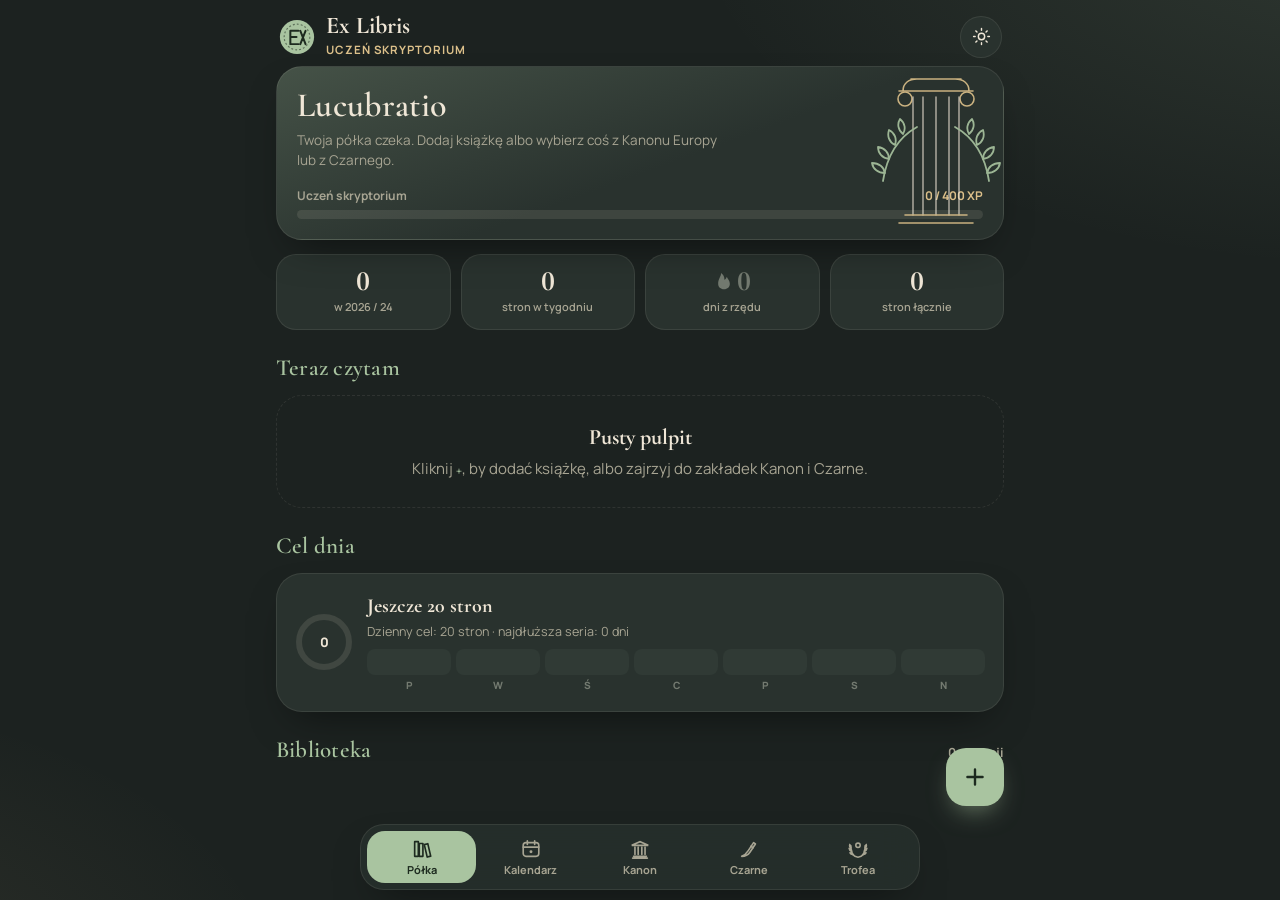
==== docs/index.html @ e9543e1f "Ex Libris: dziennik lektur z kalendarzem, Kanonem Europy i listą Czarnego Co-Authored-By: Claude Opu" ====
<!doctype html>
<html lang="pl">
<head>
<meta charset="utf-8">
<meta name="viewport" content="width=device-width, initial-scale=1, viewport-fit=cover">
<title>Ex Libris</title>
<meta name="description" content="Dziennik lektur: postęp czytania, kalendarz ukończonych książek, Kanon Europy i reportaże Czarnego.">
<meta name="theme-color" content="#1c2220">
<meta name="apple-mobile-web-app-capable" content="yes">
<meta name="apple-mobile-web-app-status-bar-style" content="black-translucent">
<link rel="preconnect" href="https://fonts.googleapis.com">
<link rel="preconnect" href="https://fonts.gstatic.com" crossorigin>
<link href="https://fonts.googleapis.com/css2?family=Cormorant+Garamond:ital,wght@0,500;0,600;0,700;1,500&family=Manrope:wght@400;500;600;700;800&display=swap" rel="stylesheet">
<link rel="manifest" href="manifest.webmanifest">
<link rel="icon" href="icon-192.png">
<link rel="apple-touch-icon" href="apple-touch-icon.png">
<style>
/* Ex Libris – pastelowa, „archiwalna” wersja wzoru: ciemny atrament + szałwia, złoto starych druków, róż i pergamin */
:root {
  --bg: #1c2220;
  --bg2: #222a27;
  --card: #29322e;
  --card2: #303a35;
  --line: rgba(239, 230, 214, .09);
  --ink: #efe6d6;
  --mute: #a8a593;
  --faint: #737a70;
  --sage: #a9c4a0;
  --sage-2: #c6d9bd;
  --on-sage: #1d2a1f;
  --gold: #dcc08a;
  --rose: #dcaaa2;
  --sky: #a8bfd1;
  --lav: #bfb3d4;
  --shadow: 0 18px 40px -18px rgba(0, 0, 0, .55);
  --glass: rgba(41, 50, 46, .72);
  --r: 26px;
  --serif: "Cormorant Garamond", Georgia, "Times New Roman", serif;
  --sans: "Manrope", system-ui, -apple-system, "Segoe UI", sans-serif;
  color-scheme: dark;
}
:root[data-theme="light"] {
  --bg: #efe7d7;
  --bg2: #e7ddca;
  --card: #f8f2e6;
  --card2: #eee5d3;
  --line: rgba(60, 48, 30, .11);
  --ink: #2e2a22;
  --mute: #6f6756;
  --faint: #9a917e;
  --sage: #8fae86;
  --sage-2: #6f9167;
  --on-sage: #fbf8f0;
  --gold: #b58f45;
  --rose: #c07f75;
  --sky: #6f8fa9;
  --lav: #8d7fae;
  --shadow: 0 16px 34px -20px rgba(70, 52, 20, .45);
  --glass: rgba(248, 242, 230, .8);
  color-scheme: light;
}
* { box-sizing: border-box; -webkit-tap-highlight-color: transparent; }
html, body { margin: 0; background: var(--bg); color: var(--ink); }
body {
  font-family: var(--sans); font-size: 15px; line-height: 1.45;
  background:
    radial-gradient(1200px 600px at 110% -10%, color-mix(in srgb, var(--sage) 14%, transparent), transparent 60%),
    radial-gradient(900px 500px at -20% 110%, color-mix(in srgb, var(--gold) 10%, transparent), transparent 60%),
    var(--bg);
  background-attachment: fixed;
  min-height: 100vh;
}
button { font: inherit; color: inherit; cursor: pointer; border: 0; background: none; }
input, select, textarea { font: inherit; color: var(--ink); }
svg { width: 1em; height: 1em; }
h1, h2, h3, .stat b, .ring span, .day .dn { font-variant-numeric: lining-nums; }
h1, h2, h3 { font-family: var(--serif); font-weight: 600; margin: 0; letter-spacing: .01em; }
[hidden] { display: none !important; }
a { color: var(--sage); }

#app { max-width: 760px; margin: 0 auto; padding: 0 16px calc(96px + env(safe-area-inset-bottom)); }
.top { display: flex; align-items: center; justify-content: space-between; padding: calc(14px + env(safe-area-inset-top)) 2px 6px; }
.brand { display: flex; align-items: center; gap: 10px; cursor: pointer; }
.brand-mark { width: 38px; height: 38px; }
.brand b { font-family: var(--serif); font-size: 24px; font-weight: 700; display: block; line-height: 1; }
.brand small { color: var(--gold); font-size: 11.5px; font-weight: 700; letter-spacing: .08em; text-transform: uppercase; }
.icon-btn { width: 42px; height: 42px; border-radius: 50%; display: grid; place-items: center; background: var(--card); border: 1px solid var(--line); }
.icon-btn svg { width: 19px; height: 19px; }

/* nawigacja dolna */
.tabs {
  position: fixed; left: 50%; transform: translateX(-50%); bottom: calc(10px + env(safe-area-inset-bottom)); z-index: 30;
  width: min(560px, calc(100% - 20px)); display: grid; grid-template-columns: repeat(5, 1fr);
  background: var(--glass); backdrop-filter: blur(18px) saturate(1.3); -webkit-backdrop-filter: blur(18px) saturate(1.3);
  border: 1px solid var(--line); border-radius: 24px; padding: 6px; box-shadow: var(--shadow);
}
.tabs button { display: flex; flex-direction: column; align-items: center; gap: 2px; padding: 7px 0 5px; border-radius: 18px; color: var(--mute); font-size: 11px; font-weight: 700; transition: color .2s, background .2s; }
.tabs button svg { width: 22px; height: 22px; }
.tabs button.on { color: var(--on-sage); background: var(--sage); }
.fab {
  position: fixed; right: max(16px, calc(50% - 364px)); bottom: calc(94px + env(safe-area-inset-bottom)); z-index: 31;
  width: 58px; height: 58px; border-radius: 20px; background: var(--sage); color: var(--on-sage);
  display: grid; place-items: center; box-shadow: 0 12px 26px -10px color-mix(in srgb, var(--sage) 70%, black);
  transition: transform .2s;
}
.fab:active { transform: scale(.92); }
.fab svg { width: 26px; height: 26px; }

/* wspólne */
.sec { margin: 22px 0 10px; display: flex; align-items: baseline; justify-content: space-between; gap: 10px; }
.sec h2 { font-size: 23px; color: var(--sage); }
.sec .more { font-size: 12.5px; font-weight: 700; color: var(--mute); display: inline-flex; align-items: center; gap: 4px; }
.card { background: var(--card); border: 1px solid var(--line); border-radius: var(--r); padding: 18px; box-shadow: var(--shadow); }
.pill {
  display: inline-flex; align-items: center; justify-content: center; gap: 6px; height: 40px; padding: 0 18px; border-radius: 999px;
  background: var(--sage); color: var(--on-sage); font-weight: 800; font-size: 13px; letter-spacing: .04em; text-transform: uppercase; white-space: nowrap;
  transition: transform .15s, filter .15s;
}
.pill:active { transform: scale(.95); }
.pill svg { width: 17px; height: 17px; }
.pill.ghost { background: transparent; color: var(--ink); border: 1px solid var(--line); }
.pill.gold { background: var(--gold); color: #2b2312; }
.pill.rose { background: var(--rose); color: #2c1916; }
.pill.sm { height: 32px; padding: 0 12px; font-size: 11.5px; }
.pill[disabled] { opacity: .45; pointer-events: none; }
.muted { color: var(--mute); }
.faint { color: var(--faint); }
.empty { text-align: center; color: var(--mute); padding: 26px 16px; border: 1.5px dashed var(--line); border-radius: var(--r); }
.empty b { display: block; font-family: var(--serif); font-size: 22px; color: var(--ink); margin-bottom: 4px; }
.chips { display: flex; gap: 8px; overflow-x: auto; padding: 2px 0 6px; scrollbar-width: none; }
.chips::-webkit-scrollbar { display: none; }
.chip { flex: none; height: 34px; padding: 0 14px; border-radius: 999px; background: var(--card); border: 1px solid var(--line); color: var(--mute); font-size: 13px; font-weight: 700; }
.chip.on { background: var(--sage); color: var(--on-sage); border-color: transparent; }
.chip .n { opacity: .7; margin-left: 4px; font-weight: 600; }
.searchbox { display: flex; align-items: center; gap: 10px; background: var(--card); border: 1px solid var(--line); border-radius: 18px; padding: 0 14px; height: 48px; }
.searchbox svg { width: 18px; height: 18px; color: var(--mute); flex: none; }
.searchbox input { flex: 1; min-width: 0; border: 0; outline: 0; background: none; height: 100%; }

/* hero (wzór: „Learning Legends”) */
.hero { position: relative; overflow: hidden; padding: 22px 20px 20px; background:
  linear-gradient(160deg, color-mix(in srgb, var(--sage) 22%, var(--card)) 0%, var(--card) 55%); }
.hero .bust { position: absolute; right: -8px; top: -6px; width: 150px; height: 170px; opacity: .9; color: var(--ink); }
.hero h1 { font-size: 34px; line-height: 1.02; max-width: 62%; }
.hero .sub { color: var(--mute); margin: 8px 0 0; max-width: 64%; font-size: 13.5px; }
.xp { margin-top: 16px; }
.xp-row { display: flex; justify-content: space-between; font-size: 12px; font-weight: 700; color: var(--mute); margin-bottom: 6px; }
.xp-row b { color: var(--gold); }
.bar { height: 9px; border-radius: 9px; background: color-mix(in srgb, var(--ink) 10%, transparent); overflow: hidden; }
.bar > i { display: block; height: 100%; border-radius: inherit; background: linear-gradient(90deg, var(--sage), var(--sage-2)); width: 0; transition: width .9s cubic-bezier(.2, .8, .2, 1); }
.bar.gold > i { background: linear-gradient(90deg, var(--gold), #ecd6a6); }
.bar.rose > i { background: linear-gradient(90deg, var(--rose), #ecc6bf); }

.stats { display: grid; grid-template-columns: repeat(4, 1fr); gap: 10px; margin-top: 14px; }
.stat { background: var(--card); border: 1px solid var(--line); border-radius: 20px; padding: 12px 10px; text-align: center; }
.stat b { display: block; font-family: var(--serif); font-size: 28px; line-height: 1; font-weight: 700; }
.stat span { font-size: 11px; color: var(--mute); font-weight: 600; }
.stat.flame b { color: var(--rose); display: flex; justify-content: center; align-items: center; gap: 3px; }
.stat.flame svg { width: 20px; height: 20px; }
.stat.flame.cold b { color: var(--faint); }

/* aktualnie czytane – karuzela (wzór: „Popular Groups”) */
.reel { display: flex; gap: 14px; overflow-x: auto; scroll-snap-type: x mandatory; padding: 4px 2px 12px; margin: 0 -16px; padding-left: 16px; padding-right: 16px; scrollbar-width: none; }
.reel::-webkit-scrollbar { display: none; }
.now { flex: none; width: min(300px, 82vw); scroll-snap-align: start; padding: 14px; display: flex; flex-direction: column; gap: 12px; }
.now-top { display: flex; gap: 14px; cursor: pointer; }
.now-top .cover { width: 92px; height: 138px; flex: none; }
.now-info { min-width: 0; display: flex; flex-direction: column; }
.now-info h3 { font-size: 21px; line-height: 1.08; display: -webkit-box; -webkit-line-clamp: 3; -webkit-box-orient: vertical; overflow: hidden; }
.now-info .au { color: var(--mute); font-size: 13px; margin-top: 4px; }
.now-info .ring-wrap { margin-top: auto; display: flex; align-items: center; gap: 10px; }
.now-info .ring-wrap small { color: var(--mute); font-size: 12px; line-height: 1.3; }
.now-info .ring-wrap small b { color: var(--ink); font-size: 14px; }
.quick { display: grid; grid-template-columns: repeat(3, 1fr) 1.25fr; gap: 6px; }
.quick button { height: 38px; border-radius: 14px; background: var(--card2); border: 1px solid var(--line); font-weight: 800; font-size: 13px; transition: transform .12s, background .2s; }
.quick button:active { transform: scale(.92); background: var(--sage); color: var(--on-sage); }
.quick button.page { background: color-mix(in srgb, var(--sage) 20%, var(--card2)); color: var(--sage); }

.ring { position: relative; width: 58px; height: 58px; flex: none; }
.ring svg { width: 100%; height: 100%; transform: rotate(-90deg); }
.ring circle { fill: none; stroke-width: 6; }
.ring .t { stroke: color-mix(in srgb, var(--ink) 11%, transparent); }
.ring .v { stroke: var(--sage); stroke-linecap: round; transition: stroke-dashoffset 1s cubic-bezier(.2, .8, .2, 1); }
.ring span { position: absolute; inset: 0; display: grid; place-items: center; font-weight: 800; font-size: 13px; }
.ring.big { width: 128px; height: 128px; }
.ring.big circle { stroke-width: 9; }
.ring.big span { font-family: var(--serif); font-size: 34px; font-weight: 700; }

/* okładka */
.cover { position: relative; border-radius: 10px 14px 14px 10px; overflow: hidden; background: var(--card2); box-shadow: 0 10px 20px -10px rgba(0, 0, 0, .6), inset 3px 0 0 rgba(0, 0, 0, .18); }
.cover img { width: 100%; height: 100%; object-fit: cover; display: block; }
.cover.ph { display: flex; flex-direction: column; justify-content: space-between; padding: 9px 8px; color: #2a2620;
  background: var(--c, #c9b48a); background-image: linear-gradient(90deg, rgba(0,0,0,.14) 0 4px, transparent 4px), repeating-linear-gradient(0deg, rgba(255,255,255,.04) 0 2px, transparent 2px 4px); }
.cover.ph b { overflow-wrap: anywhere; hyphens: auto; font-family: var(--serif); font-size: 13px; line-height: 1.08; font-weight: 700; padding-left: 3px; overflow: hidden; display: -webkit-box; -webkit-line-clamp: 5; -webkit-box-orient: vertical; }
.cover.ph i { font-style: normal; font-size: 9px; font-weight: 700; padding-left: 3px; opacity: .75; text-transform: uppercase; letter-spacing: .04em; }
.cover.ph::after { content: ""; position: absolute; left: 12px; right: 8px; top: 50%; height: 1px; background: rgba(42, 38, 32, .25); }

/* cel dnia */
.goal { display: flex; align-items: center; gap: 14px; }
.goal .txt { flex: 1; }
.goal .txt b { font-family: var(--serif); font-size: 20px; }
.goal .txt p { margin: 2px 0 8px; color: var(--mute); font-size: 12.5px; }

/* półka – przeczytane (wzór: „Live Teachers”) */
.spines { display: flex; gap: 12px; overflow-x: auto; padding: 4px 16px 10px; margin: 0 -16px; scrollbar-width: none; }
.spines::-webkit-scrollbar { display: none; }
.spine { flex: none; width: 78px; cursor: pointer; text-align: center; }
.spine .cover { width: 78px; height: 116px; }
.spine small { display: block; margin-top: 6px; font-size: 11px; color: var(--mute); font-weight: 700; }
.spine .tag { position: relative; display: inline-block; margin-top: -12px; z-index: 1; background: var(--sage); color: var(--on-sage); font-size: 9.5px; font-weight: 800; padding: 2px 7px; border-radius: 6px; letter-spacing: .05em; }

/* biblioteka – lista */
.list { display: flex; flex-direction: column; gap: 10px; }
.row { display: flex; gap: 12px; align-items: center; padding: 10px; border-radius: 20px; background: var(--card); border: 1px solid var(--line); cursor: pointer; }
.row .cover { width: 46px; height: 68px; flex: none; border-radius: 6px 8px 8px 6px; }
.row .cover.ph b { font-size: 8px; -webkit-line-clamp: 4; }
.row .cover.ph i { display: none; }
.row .mid { flex: 1; min-width: 0; }
.row .mid b { display: block; font-weight: 700; overflow: hidden; text-overflow: ellipsis; white-space: nowrap; }
.row .mid small { color: var(--mute); font-size: 12.5px; display: block; overflow: hidden; text-overflow: ellipsis; white-space: nowrap; }
.row .mid .bar { height: 5px; margin-top: 7px; }
.row .end { font-size: 12px; color: var(--mute); text-align: right; flex: none; font-weight: 700; }
.badge-s { display: inline-flex; align-items: center; gap: 4px; padding: 2px 8px; border-radius: 8px; font-size: 10.5px; font-weight: 800; letter-spacing: .04em; text-transform: uppercase; }
.badge-s.done { background: color-mix(in srgb, var(--sage) 22%, transparent); color: var(--sage); }
.badge-s.reading { background: color-mix(in srgb, var(--gold) 22%, transparent); color: var(--gold); }
.badge-s.want { background: color-mix(in srgb, var(--sky) 22%, transparent); color: var(--sky); }
.badge-s svg { width: 12px; height: 12px; }

/* kalendarz (wzór: kafle dat) */
.cal-head { display: flex; align-items: center; gap: 10px; }
.cal-head h1 { font-size: 32px; flex: 1; text-transform: capitalize; }
.cal-head h1 small { display: block; font-family: var(--sans); font-size: 13px; color: var(--mute); text-transform: none; font-weight: 600; letter-spacing: 0; }
.cal-sum { display: grid; grid-template-columns: 1.1fr 1fr 1fr; gap: 10px; margin: 14px 0; }
.cal-sum .stat:first-child { background: var(--sage); color: var(--on-sage); }
.cal-sum .stat:first-child span { color: var(--on-sage); opacity: .75; }
.grid7 { display: grid; grid-template-columns: repeat(7, 1fr); gap: 6px; }
.dow { text-align: center; font-size: 11px; font-weight: 800; color: var(--faint); letter-spacing: .06em; padding: 4px 0; }
.day { position: relative; aspect-ratio: .78; border-radius: 14px; background: var(--card); border: 1px solid var(--line); padding: 5px; display: flex; flex-direction: column; overflow: hidden; }
.day.out { opacity: 0; pointer-events: none; }
.day .dn { font-family: var(--serif); font-size: 17px; font-weight: 700; line-height: 1; color: var(--mute); position: relative; z-index: 2; }
.day.today { border-color: var(--gold); }
.day.today .dn { color: var(--gold); }
.day.act { background: color-mix(in srgb, var(--sage) calc(var(--a) * 34%), var(--card)); }
.day.act .dn { color: var(--ink); }
.day.fin { cursor: pointer; border-color: color-mix(in srgb, var(--sage) 60%, transparent); }
.day .thumbs { position: absolute; inset: 0; }
.day .thumbs .cover { position: absolute; inset: 0; border-radius: 0; box-shadow: none; }
.day .thumbs .cover.ph b, .day .thumbs .cover.ph i { display: none; }
.day.fin .dn { color: #fff; text-shadow: 0 1px 6px rgba(0, 0, 0, .8); }
.day.fin::after { content: ""; position: absolute; inset: 0; background: linear-gradient(180deg, rgba(0,0,0,.45), transparent 45%); z-index: 1; }
.day .cnt { position: absolute; right: 4px; bottom: 4px; z-index: 2; background: var(--sage); color: var(--on-sage); border-radius: 8px; font-size: 10px; font-weight: 800; padding: 1px 5px; }
.day .pg { margin-top: auto; font-size: 9.5px; color: var(--mute); font-weight: 700; position: relative; z-index: 2; }
.months { display: grid; grid-template-columns: repeat(12, 1fr); gap: 4px; align-items: end; height: 92px; margin-top: 8px; }
.months button { display: flex; flex-direction: column; align-items: center; justify-content: flex-end; gap: 4px; height: 100%; font-size: 10px; font-weight: 800; color: var(--faint); }
.months button i { display: block; width: 100%; max-width: 26px; border-radius: 7px 7px 3px 3px; background: color-mix(in srgb, var(--sage) 35%, var(--card2)); min-height: 4px; transition: height .6s; }
.months button.on { color: var(--gold); }
.months button.on i { background: var(--gold); }
.months button b { font-size: 10.5px; color: var(--ink); }
.fin-list .row .date { text-align: center; min-width: 54px; border-right: 1px solid var(--line); padding-right: 10px; }
.fin-list .row .date b { font-family: var(--serif); font-size: 30px; display: block; line-height: 1; }
.fin-list .row .date small { font-size: 10.5px; font-weight: 800; color: var(--mute); text-transform: uppercase; letter-spacing: .06em; }

/* katalogi */
.cat-hero { display: flex; gap: 16px; align-items: center; }
.cat-hero .txt { flex: 1; min-width: 0; }
.cat-hero h1 { font-size: 30px; line-height: 1.05; }
.cat-hero p { margin: 6px 0 0; color: var(--mute); font-size: 13px; }
.region { margin-top: 22px; }
.region > h2 { gap: 10px; font-size: 22px; color: var(--gold); margin-bottom: 8px; display: flex; justify-content: space-between; align-items: baseline; }
.region > h2 small { white-space: nowrap; font-family: var(--sans); font-size: 12px; color: var(--mute); font-weight: 700; }
.country { background: var(--card); border: 1px solid var(--line); border-radius: 22px; margin-bottom: 10px; overflow: hidden; }
.country > summary { list-style: none; display: flex; align-items: center; gap: 12px; padding: 13px 16px; cursor: pointer; }
.country > summary::-webkit-details-marker { display: none; }
.country > summary .flag { width: 38px; height: 38px; border-radius: 50%; flex: none; display: grid; place-items: center; font-family: var(--serif); font-weight: 700; font-size: 16px; background: color-mix(in srgb, var(--h) 30%, var(--card2)); color: var(--ink); border: 2px solid color-mix(in srgb, var(--h) 70%, transparent); }
.country > summary .flag.full { background: var(--sage); color: var(--on-sage); border-color: var(--sage-2); }
.country > summary .nm { flex: 1; min-width: 0; }
.country > summary .nm b { display: block; font-weight: 700; }
.country > summary .nm .bar { height: 5px; margin-top: 6px; }
.country > summary .ct { font-size: 12.5px; font-weight: 800; color: var(--mute); }
.country > summary .chev { width: 18px; height: 18px; color: var(--faint); transition: transform .2s; }
.country[open] > summary .chev { transform: rotate(180deg); }
.items { border-top: 1px solid var(--line); }
.item { display: flex; gap: 12px; padding: 12px 16px; border-bottom: 1px solid var(--line); align-items: flex-start; }
.item:last-child { border-bottom: 0; }
.item .tick { width: 30px; height: 30px; border-radius: 50%; flex: none; margin-top: 2px; border: 2px solid color-mix(in srgb, var(--ink) 22%, transparent); display: grid; place-items: center; color: transparent; transition: all .2s; }
.item .tick svg { width: 16px; height: 16px; }
.item.done .tick { background: var(--sage); border-color: var(--sage); color: var(--on-sage); }
.item.reading .tick { border-color: var(--gold); color: var(--gold); }
.item.reading .tick svg { display: none; }
.item.reading .tick::after { content: ""; width: 10px; height: 10px; border-radius: 50%; background: var(--gold); }
.item .body { flex: 1; min-width: 0; }
.item .body b { font-weight: 700; display: block; }
.item .body .orig { font-family: var(--serif); font-style: italic; color: var(--mute); font-size: 15px; display: block; line-height: 1.15; }
.item .body .meta { font-size: 12.5px; color: var(--mute); margin-top: 2px; }
.item .body .meta em { font-style: normal; color: var(--gold); font-weight: 700; }
.item .body p { margin: 5px 0 0; font-size: 12.5px; color: var(--faint); line-height: 1.4; }
.item.done .body b { color: var(--sage); }
.item .act { flex: none; }
.item .act .state { font-size: 11px; font-weight: 800; color: var(--sage); text-align: right; line-height: 1.25; }
.item .act .state.r { color: var(--gold); }
.more-btn { display: block; width: 100%; margin-top: 10px; }

/* trofea */
.rank-card { display: flex; gap: 18px; align-items: center; }
.rank-card .txt { flex: 1; }
.rank-card h1 { font-size: 30px; line-height: 1.05; }
.rank-card .lvl { color: var(--gold); font-weight: 800; font-size: 12px; letter-spacing: .1em; text-transform: uppercase; }
.badges { display: grid; grid-template-columns: repeat(auto-fill, minmax(102px, 1fr)); gap: 10px; }
.bdg { background: var(--card); border: 1px solid var(--line); border-radius: 20px; padding: 14px 8px 12px; text-align: center; }
.bdg .medal { width: 54px; height: 54px; margin: 0 auto 8px; border-radius: 50%; display: grid; place-items: center; font-size: 25px;
  background: radial-gradient(circle at 35% 30%, color-mix(in srgb, var(--h) 85%, white), var(--h)); box-shadow: inset 0 -3px 0 rgba(0,0,0,.18), 0 6px 14px -6px var(--h); }
.bdg b { display: block; font-size: 12.5px; line-height: 1.2; }
.bdg small { display: block; color: var(--mute); font-size: 10.5px; margin-top: 3px; line-height: 1.25; }
.bdg.locked { opacity: .55; }
.bdg.locked .medal { background: var(--card2); box-shadow: none; filter: grayscale(1); font-size: 20px; }
.bdg .prog { height: 4px; margin-top: 7px; }
.ladder { display: flex; flex-direction: column; gap: 6px; }
.ladder div { display: flex; justify-content: space-between; padding: 9px 14px; border-radius: 14px; background: var(--card); border: 1px solid var(--line); font-size: 13.5px; }
.ladder div.on { background: color-mix(in srgb, var(--gold) 20%, var(--card)); border-color: var(--gold); font-weight: 800; }
.ladder div.got { color: var(--mute); }
.ladder div span { color: var(--mute); font-weight: 600; }
.settings label { display: flex; align-items: center; justify-content: space-between; gap: 12px; padding: 12px 0; border-bottom: 1px solid var(--line); font-weight: 600; }
.settings label:last-of-type { border-bottom: 0; }
.settings input[type=number] { width: 86px; }
.btnrow { display: flex; gap: 8px; flex-wrap: wrap; margin-top: 14px; }

/* arkusz */
.sheet { position: fixed; inset: 0; z-index: 50; display: flex; align-items: flex-end; justify-content: center; }
.sheet-back { position: absolute; inset: 0; background: rgba(10, 13, 12, .55); backdrop-filter: blur(3px); animation: fade .2s; }
.sheet-card { position: relative; width: 100%; max-width: 640px; max-height: 92vh; overflow-y: auto; background: var(--bg2); border: 1px solid var(--line); border-bottom: 0;
  border-radius: 30px 30px 0 0; padding: 6px 18px calc(24px + env(safe-area-inset-bottom)); animation: up .32s cubic-bezier(.2, .9, .25, 1); overscroll-behavior: contain; }
.sheet-grip { width: 44px; height: 5px; border-radius: 5px; background: var(--faint); opacity: .5; margin: 6px auto 12px; cursor: pointer; }
@media (min-width: 700px) { .sheet { align-items: center; } .sheet-card { border-radius: 30px; border-bottom: 1px solid var(--line); } }
@keyframes up { from { transform: translateY(100%); } }
@keyframes fade { from { opacity: 0; } }
.sheet h2 { font-size: 27px; margin-bottom: 4px; }
.seg { display: grid; grid-template-columns: 1fr 1fr; background: var(--card); border-radius: 16px; padding: 4px; margin: 10px 0 14px; border: 1px solid var(--line); }
.seg button { height: 38px; border-radius: 12px; font-weight: 800; font-size: 13px; color: var(--mute); }
.seg button.on { background: var(--sage); color: var(--on-sage); }
.field { display: flex; flex-direction: column; gap: 5px; margin-bottom: 12px; }
.field > span { font-size: 12px; font-weight: 800; color: var(--mute); letter-spacing: .05em; text-transform: uppercase; }
.field input, .field select, .field textarea, .settings input, .settings select { width: 100%; height: 46px; border-radius: 14px; border: 1px solid var(--line); background: var(--card); padding: 0 14px; outline: none; }
.field textarea { height: 90px; padding: 12px 14px; resize: vertical; }
.field input:focus, .field textarea:focus, .field select:focus { border-color: var(--sage); }
.two { display: grid; grid-template-columns: 1fr 1fr; gap: 10px; }
.three { display: grid; grid-template-columns: 1fr 1fr 1fr; gap: 10px; }
.drop { display: flex; gap: 14px; align-items: center; padding: 12px; border: 1.5px dashed color-mix(in srgb, var(--sage) 50%, var(--line)); border-radius: 18px; margin-bottom: 12px; }
.drop.over { background: color-mix(in srgb, var(--sage) 12%, transparent); }
.drop .cover { width: 70px; height: 104px; flex: none; }
.drop .txt { flex: 1; min-width: 0; font-size: 13px; color: var(--mute); }
.drop .txt b { color: var(--ink); display: block; margin-bottom: 4px; }
.drop .btnrow { margin-top: 8px; }
.results { display: flex; flex-direction: column; gap: 8px; margin-top: 12px; }
.results .row .end .pill { height: 30px; }
.searchrow { display: flex; gap: 8px; }
.searchrow .searchbox { flex: 1; }
.searchrow .icon-btn { width: 48px; height: 48px; border-radius: 16px; background: var(--sage); color: var(--on-sage); border: 0; flex: none; }
.spin { width: 22px; height: 22px; border-radius: 50%; border: 3px solid var(--line); border-top-color: var(--sage); animation: rot .8s linear infinite; margin: 18px auto; }
@keyframes rot { to { transform: rotate(360deg); } }
.scan { position: relative; border-radius: 20px; overflow: hidden; background: #000; margin-top: 12px; aspect-ratio: 4/3; }
.scan video { width: 100%; height: 100%; object-fit: cover; }
.scan::after { content: ""; position: absolute; left: 12%; right: 12%; top: 50%; height: 2px; background: var(--rose); box-shadow: 0 0 12px var(--rose); animation: scanl 1.6s ease-in-out infinite alternate; }
@keyframes scanl { from { transform: translateY(-50px); } to { transform: translateY(50px); } }

/* szczegóły książki */
.detail-top { display: flex; gap: 16px; align-items: flex-end; margin-bottom: 14px; }
.detail-top .cover { width: 112px; height: 168px; flex: none; }
.detail-top h2 { font-size: 26px; line-height: 1.05; }
.detail-top .au { color: var(--mute); margin-top: 4px; }
.detail-top .src { margin-top: 8px; display: flex; gap: 6px; flex-wrap: wrap; }
.prog-card { display: flex; gap: 18px; align-items: center; }
.prog-card .ctl { flex: 1; min-width: 0; }
.prog-card .ctl .pgin { display: flex; align-items: center; gap: 8px; margin-bottom: 10px; }
.prog-card .ctl .pgin input { width: 96px; height: 46px; border-radius: 14px; border: 1px solid var(--line); background: var(--card2); text-align: center; font-weight: 800; font-size: 18px; outline: none; }
.prog-card .ctl .pgin span { color: var(--mute); font-weight: 700; }
input[type=range] { width: 100%; accent-color: var(--sage); }
.stars { display: flex; gap: 4px; }
.stars button { width: 34px; height: 34px; color: color-mix(in srgb, var(--ink) 18%, transparent); transition: transform .15s; }
.stars button svg { width: 30px; height: 30px; }
.stars button.on { color: var(--gold); }
.stars button:active { transform: scale(1.25); }
.loglist { font-size: 13px; color: var(--mute); }
.loglist div { display: flex; justify-content: space-between; padding: 6px 0; border-bottom: 1px solid var(--line); }
.loglist div b { color: var(--sage); }

/* toasty i świętowanie */
#toasts { position: fixed; left: 50%; transform: translateX(-50%); top: calc(12px + env(safe-area-inset-top)); z-index: 80; display: flex; flex-direction: column; gap: 8px; width: min(420px, calc(100% - 24px)); pointer-events: none; }
.toast { display: flex; gap: 12px; align-items: center; padding: 12px 14px; border-radius: 20px; background: var(--glass); backdrop-filter: blur(16px); -webkit-backdrop-filter: blur(16px);
  border: 1px solid color-mix(in srgb, var(--sage) 45%, var(--line)); box-shadow: var(--shadow); animation: tin .45s cubic-bezier(.2, 1.3, .4, 1); pointer-events: auto; }
.toast.out { animation: tout .35s forwards; }
.toast .ic { width: 42px; height: 42px; border-radius: 14px; flex: none; display: grid; place-items: center; font-size: 22px; background: color-mix(in srgb, var(--sage) 25%, transparent); }
.toast b { display: block; font-size: 14px; }
.toast small { color: var(--mute); font-size: 12.5px; line-height: 1.3; display: block; }
.toast small i { font-family: var(--serif); font-size: 14.5px; color: var(--gold); }
@keyframes tin { from { transform: translateY(-30px) scale(.9); opacity: 0; } }
@keyframes tout { to { transform: translateY(-20px); opacity: 0; } }
.floater { position: fixed; z-index: 90; pointer-events: none; font-weight: 800; font-size: 20px; color: var(--sage); text-shadow: 0 2px 10px rgba(0,0,0,.4); animation: floatup 1.1s ease-out forwards; }
.floater.xp { color: var(--gold); font-size: 14px; }
@keyframes floatup { to { transform: translateY(-70px) scale(1.15); opacity: 0; } }
.pop { animation: pop .5s cubic-bezier(.3, 1.6, .5, 1); }
@keyframes pop { 40% { transform: scale(1.12); } }
#confetti { position: fixed; inset: 0; z-index: 95; pointer-events: none; width: 100%; height: 100%; }
#celebrate { position: fixed; inset: 0; z-index: 94; display: grid; place-items: center; padding: 20px; background: rgba(12, 15, 14, .7); backdrop-filter: blur(6px); animation: fade .3s; }
.cel { width: min(380px, 100%); text-align: center; padding: 26px 22px 22px; border-radius: 32px; background: var(--bg2); border: 1px solid var(--line); box-shadow: var(--shadow); position: relative; animation: up2 .55s cubic-bezier(.2, 1.3, .4, 1); }
@keyframes up2 { from { transform: translateY(40px) scale(.9); opacity: 0; } }
.cel .wax { width: 92px; height: 92px; margin: -64px auto 6px; border-radius: 50%; display: grid; place-items: center; color: #f6e9e4; font-family: var(--serif); font-weight: 700; font-size: 19px; letter-spacing: .08em;
  background: radial-gradient(circle at 35% 30%, #c98a80, #9c5a52 70%); box-shadow: inset 0 -4px 0 rgba(0,0,0,.2), 0 10px 22px -8px #9c5a52; animation: stamp .7s cubic-bezier(.3, 1.8, .5, 1) .15s both; }
@keyframes stamp { from { transform: scale(2.4) rotate(-25deg); opacity: 0; } }
.cel .cover { width: 104px; height: 156px; margin: 10px auto 14px; }
.cel h2 { font-size: 28px; line-height: 1.05; }
.cel p { color: var(--mute); margin: 8px 0 0; font-size: 13.5px; }
.cel .gains { display: flex; justify-content: center; gap: 8px; flex-wrap: wrap; margin: 14px 0; }
.cel .gains span { padding: 5px 11px; border-radius: 10px; font-weight: 800; font-size: 12.5px; background: color-mix(in srgb, var(--gold) 20%, transparent); color: var(--gold); }
.cel .gains span.b { background: color-mix(in srgb, var(--sage) 20%, transparent); color: var(--sage); }
.cel .stars { justify-content: center; margin: 4px 0 14px; }
.cel .quote { font-family: var(--serif); font-style: italic; color: var(--gold); font-size: 17px; margin: 12px 0 2px; }

@media (max-width: 420px) {
  .stats { grid-template-columns: repeat(2, 1fr); }
  .hero h1 { font-size: 29px; }
  .hero .bust { width: 120px; height: 140px; right: -14px; }
  .grid7 { gap: 4px; }
  .day { border-radius: 10px; padding: 3px 4px; }
  .day .dn { font-size: 14px; }
  .day .pg { font-size: 8.5px; }
}
@media (prefers-reduced-motion: reduce) { *, *::before, *::after { animation-duration: .01ms !important; transition-duration: .01ms !important; } }

</style>
</head>
<body>
<div id="app">
  <header class="top">
    <div class="brand" data-go="shelf">
      <svg viewBox="0 0 40 40" class="brand-mark" aria-hidden="true"><use href="#i-seal"/></svg>
      <div><b>Ex Libris</b><small id="rankLine">Uczeń skryptorium</small></div>
    </div>
    <button class="icon-btn" id="btnTheme" aria-label="Zmień motyw"><svg><use href="#i-moon"/></svg></button>
  </header>

  <main id="view"></main>

  <button class="fab" id="fab" aria-label="Dodaj książkę"><svg><use href="#i-plus"/></svg></button>

  <nav class="tabs" id="tabs">
    <button data-go="shelf" class="on"><svg><use href="#i-shelf"/></svg><span>Półka</span></button>
    <button data-go="cal"><svg><use href="#i-cal"/></svg><span>Kalendarz</span></button>
    <button data-go="kanon"><svg><use href="#i-column"/></svg><span>Kanon</span></button>
    <button data-go="czarne"><svg><use href="#i-pen"/></svg><span>Czarne</span></button>
    <button data-go="trophy"><svg><use href="#i-laurel"/></svg><span>Trofea</span></button>
  </nav>
</div>

<div id="sheet" class="sheet" hidden>
  <div class="sheet-back" data-close></div>
  <div class="sheet-card" role="dialog" aria-modal="true">
    <div class="sheet-grip" data-close></div>
    <div id="sheetBody"></div>
  </div>
</div>

<div id="toasts"></div>
<canvas id="confetti"></canvas>
<div id="celebrate" hidden></div>

<svg width="0" height="0" style="position:absolute">
  <defs>
    <symbol id="i-plus" viewBox="0 0 24 24"><path d="M12 5v14M5 12h14" fill="none" stroke="currentColor" stroke-width="2.2" stroke-linecap="round"/></symbol>
    <symbol id="i-shelf" viewBox="0 0 24 24"><g fill="none" stroke="currentColor" stroke-width="1.8" stroke-linejoin="round"><path d="M4 4h4v16H4zM9 6h4v14H9z"/><path d="M14.5 7.2l3.8-1 3.2 13.6-3.8 1z"/></g></symbol>
    <symbol id="i-cal" viewBox="0 0 24 24"><g fill="none" stroke="currentColor" stroke-width="1.8" stroke-linecap="round"><rect x="3.5" y="5" width="17" height="15" rx="3"/><path d="M8 3v4M16 3v4M3.5 10h17"/></g><circle cx="12" cy="15" r="1.6" fill="currentColor"/></symbol>
    <symbol id="i-column" viewBox="0 0 24 24"><g fill="none" stroke="currentColor" stroke-width="1.8" stroke-linecap="round"><path d="M3 8l9-4 9 4H3zM5 20h14M4 22h16"/><path d="M6.5 10v8M10 10v8M14 10v8M17.5 10v8"/></g></symbol>
    <symbol id="i-pen" viewBox="0 0 24 24"><g fill="none" stroke="currentColor" stroke-width="1.8" stroke-linecap="round" stroke-linejoin="round"><path d="M4 20c3-1 5-3 7-6l6-9 2 1.5-6 9c-2 3-4.5 4.5-9 4.5z"/><path d="M14 9l2.5 1.6"/></g></symbol>
    <symbol id="i-laurel" viewBox="0 0 24 24"><g fill="none" stroke="currentColor" stroke-width="1.7" stroke-linecap="round"><path d="M12 21c-5-1-8-5-8-11M12 21c5-1 8-5 8-11"/><path d="M5.2 14.5c-1.6-.3-2.6-1.4-2.8-3 1.6.1 2.6 1.2 2.8 3zM6.8 18c-1.5.3-2.8-.3-3.5-1.7 1.5-.3 2.8.3 3.5 1.7zM4.4 10.6C3 9.9 2.6 8.6 3 7.2c1.3.7 1.7 2 1.4 3.4zM18.8 14.5c1.6-.3 2.6-1.4 2.8-3-1.6.1-2.6 1.2-2.8 3zM17.2 18c1.5.3 2.8-.3 3.5-1.7-1.5-.3-2.8.3-3.5 1.7zM19.6 10.6c1.4-.7 1.8-2 1.4-3.4-1.3.7-1.7 2-1.4 3.4z"/></g><circle cx="12" cy="8" r="2.4" fill="none" stroke="currentColor" stroke-width="1.7"/></symbol>
    <symbol id="i-moon" viewBox="0 0 24 24"><path d="M20 14.5A8 8 0 0 1 9.5 4a8 8 0 1 0 10.5 10.5z" fill="none" stroke="currentColor" stroke-width="1.8" stroke-linejoin="round"/></symbol>
    <symbol id="i-sun" viewBox="0 0 24 24"><g fill="none" stroke="currentColor" stroke-width="1.8" stroke-linecap="round"><circle cx="12" cy="12" r="4"/><path d="M12 2v2M12 20v2M2 12h2M20 12h2M4.9 4.9l1.4 1.4M17.7 17.7l1.4 1.4M4.9 19.1l1.4-1.4M17.7 6.3l1.4-1.4"/></g></symbol>
    <symbol id="i-search" viewBox="0 0 24 24"><g fill="none" stroke="currentColor" stroke-width="2" stroke-linecap="round"><circle cx="11" cy="11" r="6.5"/><path d="M16 16l4.5 4.5"/></g></symbol>
    <symbol id="i-check" viewBox="0 0 24 24"><path d="M5 12.5l4.2 4.2L19 7" fill="none" stroke="currentColor" stroke-width="2.4" stroke-linecap="round" stroke-linejoin="round"/></symbol>
    <symbol id="i-arrow" viewBox="0 0 24 24"><path d="M5 12h13M13 6l6 6-6 6" fill="none" stroke="currentColor" stroke-width="2" stroke-linecap="round" stroke-linejoin="round"/></symbol>
    <symbol id="i-left" viewBox="0 0 24 24"><path d="M15 5l-7 7 7 7" fill="none" stroke="currentColor" stroke-width="2.2" stroke-linecap="round" stroke-linejoin="round"/></symbol>
    <symbol id="i-right" viewBox="0 0 24 24"><path d="M9 5l7 7-7 7" fill="none" stroke="currentColor" stroke-width="2.2" stroke-linecap="round" stroke-linejoin="round"/></symbol>
    <symbol id="i-down" viewBox="0 0 24 24"><path d="M6 9l6 6 6-6" fill="none" stroke="currentColor" stroke-width="2.2" stroke-linecap="round" stroke-linejoin="round"/></symbol>
    <symbol id="i-flame" viewBox="0 0 24 24"><path d="M12 22c4.2 0 7-2.8 7-6.6 0-3.5-2.4-5.4-3.7-8.4-.6 2.2-1.7 3.3-2.8 3.6C12.8 7 11 4.2 8.4 2.5 8.7 6.6 5 9.4 5 15.4 5 19.2 7.8 22 12 22z" fill="currentColor"/></symbol>
    <symbol id="i-star" viewBox="0 0 24 24"><path d="M12 3.2l2.7 5.6 6.1.8-4.5 4.2 1.1 6.1L12 17l-5.4 2.9 1.1-6.1-4.5-4.2 6.1-.8z" fill="currentColor"/></symbol>
    <symbol id="i-camera" viewBox="0 0 24 24"><g fill="none" stroke="currentColor" stroke-width="1.8" stroke-linejoin="round"><path d="M4 8h3l1.8-2.5h6.4L17 8h3v11H4z"/><circle cx="12" cy="13.3" r="3.4"/></g></symbol>
    <symbol id="i-barcode" viewBox="0 0 24 24"><g stroke="currentColor" stroke-width="1.6" stroke-linecap="round"><path d="M4 6v12M7 6v12M10 6v12M12.5 6v12M16 6v12M18.5 6v12M20.5 6v12"/></g></symbol>
    <symbol id="i-trash" viewBox="0 0 24 24"><g fill="none" stroke="currentColor" stroke-width="1.8" stroke-linecap="round"><path d="M4 7h16M10 11v6M14 11v6M6 7l1 13h10l1-13M9 7V4h6v3"/></g></symbol>
    <symbol id="i-book" viewBox="0 0 24 24"><g fill="none" stroke="currentColor" stroke-width="1.7" stroke-linejoin="round"><path d="M12 6.5C10 5 7.5 4.5 4 4.5v14c3.5 0 6 .5 8 2 2-1.5 4.5-2 8-2v-14c-3.5 0-6 .5-8 2zM12 6.5v14"/></g></symbol>
    <symbol id="i-seal" viewBox="0 0 40 40"><circle cx="20" cy="20" r="18" fill="var(--sage)"/><circle cx="20" cy="20" r="13.5" fill="none" stroke="var(--on-sage)" stroke-width="1.2" stroke-dasharray="2 2.2" opacity=".55"/><path d="M13 27.5V13.5h8.5M13 20h6.5M13 27.5h8.5M23.5 13.5l5.5 14M29 13.5l-5.5 14" fill="none" stroke="var(--on-sage)" stroke-width="2.1" stroke-linecap="round" stroke-linejoin="round"/></symbol>
  </defs>
</svg>
<script>
/* Klasyka literatur narodowych Europy: [region, kraj, tytuł, tytuł oryginalny, autor, data, opis] */
var KANON = [
["Europa Środkowa", "Polska", "Bogurodzica", "", "anonim", "XIII/XIV w.", "Najstarsza zachowana polska pieśń religijna, śpiewana jako carmen patrium przed bitwami."],
["Europa Środkowa", "Polska", "Treny", "", "Jan Kochanowski", "1580", "Szczyt poezji renesansowej; wzorzec polskiego języka literackiego."],
["Europa Środkowa", "Polska", "Dziady", "", "Adam Mickiewicz", "cz. II i IV 1823, cz. III 1832", "Dramat romantyczny; mesjanizm i mit martyrologii narodowej."],
["Europa Środkowa", "Polska", "Pan Tadeusz", "", "Adam Mickiewicz", "1834", "Epopeja narodowa; obraz szlacheckiej Litwy przed wyprawą Napoleona."],
["Europa Środkowa", "Polska", "Kordian", "", "Juliusz Słowacki", "1834", "Dramat romantyczny o spisku i niemocy czynu; polemika z „Dziadami”."],
["Europa Środkowa", "Polska", "Nie-Boska komedia", "", "Zygmunt Krasiński", "1835", "Dramat o rewolucji i upadku starego świata."],
["Europa Środkowa", "Polska", "Trylogia", "", "Henryk Sienkiewicz", "1884–1888", "Pisana „ku pokrzepieniu serc”; kształtowała wyobraźnię historyczną pokoleń."],
["Europa Środkowa", "Polska", "Nad Niemnem", "", "Eliza Orzeszkowa", "1888", "Powieść o pamięci powstania styczniowego i etosie pracy."],
["Europa Środkowa", "Polska", "Lalka", "", "Bolesław Prus", "1890", "Najważniejsza polska powieść realistyczna; panorama Warszawy."],
["Europa Środkowa", "Polska", "Wesele", "", "Stanisław Wyspiański", "1901", "Diagnoza społeczeństwa i niemocy narodowej; źródło wielu frazeologizmów."],
["Europa Środkowa", "Polska", "Chłopi", "", "Władysław Reymont", "1904–1909", "Epopeja wsi; podstawa Nagrody Nobla dla autora (1924)."],
["Europa Środkowa", "Polska", "Przedwiośnie", "", "Stefan Żeromski", "1924", "Powieść o pierwszych latach II Rzeczypospolitej; mit „szklanych domów”."],
["Europa Środkowa", "Polska", "Ferdydurke", "", "Witold Gombrowicz", "1937", "Groteska o formie i niedojrzałości; klasyka awangardy."],
["Europa Środkowa", "Polska", "Kamienie na szaniec", "", "Aleksander Kamiński", "1943", "Opowieść o harcerzach Szarych Szeregów; lektura kształtująca pokolenia."],
["Europa Środkowa", "Polska", "Inny świat", "", "Gustaw Herling-Grudziński", "1951", "Świadectwo sowieckiego łagru."],
["Europa Środkowa", "Polska", "Zniewolony umysł", "", "Czesław Miłosz", "1953", "Esej o intelektualistach wobec totalitaryzmu; Nobel dla autora (1980)."],
["Europa Środkowa", "Czechy", "Labirynt świata i raj serca", "Labyrint světa a ráj srdce", "Jan Amos Komeński", "1631", "Barokowa alegoria; klasyka dawnej prozy czeskiej."],
["Europa Środkowa", "Czechy", "Maj", "Máj", "Karel Hynek Mácha", "1836", "Szczytowe dzieło czeskiego romantyzmu."],
["Europa Środkowa", "Czechy", "Bukiet", "Kytice", "Karel Jaromír Erben", "1853", "Ballady oparte na wierzeniach ludowych; kanon szkolny."],
["Europa Środkowa", "Czechy", "Babunia", "Babička", "Božena Němcová", "1855", "Idylliczny obraz wsi; jedna z najczęściej wydawanych czeskich książek."],
["Europa Środkowa", "Czechy", "Opowiadania małostrańskie", "Povídky malostranské", "Jan Neruda", "1878", "Obrazki z praskiej Malej Strany."],
["Europa Środkowa", "Czechy", "Stare podania czeskie", "Staré pověsti české", "Alois Jirásek", "1894", "Kanoniczna wersja mitów o początkach Czech (Libusza, Przemysł)."],
["Europa Środkowa", "Czechy", "R.U.R.", "", "Karel Čapek", "1920", "Dramat, w którym po raz pierwszy pojawiło się słowo „robot”."],
["Europa Środkowa", "Czechy", "Przygody dobrego wojaka Szwejka", "Osudy dobrého vojáka Švejka", "Jaroslav Hašek", "1921–1923", "Satyra na wojnę i Austro-Węgry; Szwejk stał się symbolem czeskiej postawy."],
["Europa Środkowa", "Czechy", "Proces", "Der Process", "Franz Kafka", "1925 (pośm.)", "Praski autor piszący po niemiecku; część dziedzictwa Pragi."],
["Europa Środkowa", "Czechy", "Żart", "Žert", "Milan Kundera", "1967", "Powieść o stalinizmie; ważna dla Praskiej Wiosny."],
["Europa Środkowa", "Czechy", "Zbyt głośna samotność", "Příliš hlučná samota", "Bohumil Hrabal", "1976 (samizdat)", "Najbardziej ceniony utwór Hrabala."],
["Europa Środkowa", "Słowacja", "Córa Sławy", "Slávy dcera", "Ján Kollár", "1824", "Cykl sonetów; manifest idei słowiańskiej wzajemności (pisany po czesku)."],
["Europa Środkowa", "Słowacja", "Marína", "", "Andrej Sládkovič", "1846", "Najobszerniejszy słowacki poemat miłosny; romantyzm i patriotyzm."],
["Europa Środkowa", "Słowacja", "Żona gajowego", "Hájnikova žena", "Pavol Országh Hviezdoslav", "1884–1886", "Poemat epicki o słowackiej wsi."],
["Europa Środkowa", "Słowacja", "Dom na zboczu", "Dom v stráni", "Martin Kukučín", "1903–1904", "Klasyka słowackiego realizmu."],
["Europa Środkowa", "Słowacja", "Krwawe sonety", "Krvavé sonety", "Pavol Országh Hviezdoslav", "1914", "Cykl przeciw I wojnie światowej; Hviezdoslav uchodzi za największego poetę słowackiego."],
["Europa Środkowa", "Słowacja", "Ťapákovci", "", "Božena Slančíková-Timrava", "1914", "Opowieść o rozpadzie patriarchalnej rodziny wiejskiej."],
["Europa Środkowa", "Słowacja", "Trzy kasztanowe konie", "Tri gaštanové kone", "Margita Figuli", "1940", "Szczytowe dzieło słowackiej prozy lirycznej."],
["Europa Środkowa", "Słowacja", "Śmierć zwie się Engelchen", "Smrť sa volá Engelchen", "Ladislav Mňačko", "1959", "Powieść o słowackim powstaniu narodowym 1944 r."],
["Europa Środkowa", "Węgry", "Zguba Szigetu", "Szigeti veszedelem", "Miklós Zrínyi", "1651", "Barokowy epos o obronie Szigetváru (1566)."],
["Europa Środkowa", "Węgry", "Hymn", "Himnusz", "Ferenc Kölcsey", "1823", "Tekst hymnu państwowego Węgier."],
["Europa Środkowa", "Węgry", "Toldi", "", "János Arany", "1847", "Poemat epicki o ludowym bohaterze; kanon szkolny."],
["Europa Środkowa", "Węgry", "Pieśń narodowa", "Nemzeti dal", "Sándor Petőfi", "1848", "Recytowana 15 marca 1848 r. na początku rewolucji; symbol walki o wolność."],
["Europa Środkowa", "Węgry", "Tragedia człowieka", "Az ember tragédiája", "Imre Madách", "1861", "Dramat filozoficzny o dziejach ludzkości; często porównywany z „Faustem”."],
["Europa Środkowa", "Węgry", "Złoty człowiek", "Az arany ember", "Mór Jókai", "1872", "Najbardziej znana powieść najpoczytniejszego pisarza XIX w."],
["Europa Środkowa", "Węgry", "Parasol świętego Piotra", "Szent Péter esernyője", "Kálmán Mikszáth", "1895", "Anegdotyczna powieść o prowincji."],
["Europa Środkowa", "Węgry", "Gwiazdy Egeru", "Egri csillagok", "Géza Gárdonyi", "1899–1901", "Powieść o obronie Egeru przed Turkami (1552); lektura kolejnych pokoleń."],
["Europa Środkowa", "Węgry", "Chłopcy z Placu Broni", "A Pál utcai fiúk", "Ferenc Molnár", "1906", "Najsłynniejsza węgierska powieść dla młodzieży."],
["Europa Środkowa", "Węgry", "Nowe wiersze", "Új versek", "Endre Ady", "1906", "Przełom w poezji węgierskiej XX w."],
["Europa Środkowa", "Węgry", "Anna Édes", "Édes Anna", "Dezső Kosztolányi", "1926", "Powieść psychologiczna o służącej; kanon szkolny."],
["Europa Środkowa", "Węgry", "Żar", "A gyertyák csonkig égnek", "Sándor Márai", "1942", "Odkryta na nowo po 1989 r.; symbol świata sprzed wojny."],
["Europa Środkowa", "Węgry", "Los utracony", "Sorstalanság", "Imre Kertész", "1975", "Powieść o Auschwitz oczami chłopca; Nobel dla autora (2002)."],
["Europa Środkowa", "Niemcy", "Pieśń o Nibelungach", "Nibelungenlied", "anonim", "ok. 1200", "Średniowieczny epos; w XIX w. podniesiony do rangi eposu narodowego."],
["Europa Środkowa", "Niemcy", "Biblia w przekładzie Lutra", "", "Marcin Luter", "1534", "Przekład, który ukształtował nowoczesny język niemiecki."],
["Europa Środkowa", "Niemcy", "Przygody Simplicissimusa", "Der abenteuerliche Simplicissimus", "Hans Jakob Christoffel von Grimmelshausen", "1668", "Powieść o wojnie trzydziestoletniej."],
["Europa Środkowa", "Niemcy", "Cierpienia młodego Wertera", "Die Leiden des jungen Werthers", "Johann Wolfgang Goethe", "1774", "Manifest okresu „burzy i naporu”."],
["Europa Środkowa", "Niemcy", "Natan Mędrzec", "Nathan der Weise", "Gotthold Ephraim Lessing", "1779", "Dramat oświeceniowy o tolerancji religijnej."],
["Europa Środkowa", "Niemcy", "Zbójcy", "Die Räuber", "Friedrich Schiller", "1781", "Dramat buntu przeciw tyranii."],
["Europa Środkowa", "Niemcy", "Faust", "", "Johann Wolfgang Goethe", "cz. I 1808, cz. II 1832", "Centralne dzieło literatury niemieckiej."],
["Europa Środkowa", "Niemcy", "Baśnie", "Kinder- und Hausmärchen", "Jacob i Wilhelm Grimmowie", "1812–1815", "Zbiór baśni ludowych; fundament niemieckiej tożsamości kulturowej w XIX w."],
["Europa Środkowa", "Niemcy", "Niemcy. Baśń zimowa", "Deutschland. Ein Wintermärchen", "Heinrich Heine", "1844", "Satyryczny poemat o Niemczech przed Wiosną Ludów."],
["Europa Środkowa", "Niemcy", "Effi Briest", "", "Theodor Fontane", "1895", "Najważniejsza niemiecka powieść realistyczna."],
["Europa Środkowa", "Niemcy", "Buddenbrookowie", "Buddenbrooks", "Thomas Mann", "1901", "Saga upadku rodu kupieckiego; podstawa Nobla dla autora (1929)."],
["Europa Środkowa", "Niemcy", "Czarodziejska góra", "Der Zauberberg", "Thomas Mann", "1924", "Powieść idei o Europie przed I wojną światową."],
["Europa Środkowa", "Niemcy", "Na Zachodzie bez zmian", "Im Westen nichts Neues", "Erich Maria Remarque", "1929", "Powieść o I wojnie światowej; palona przez nazistów."],
["Europa Środkowa", "Niemcy", "Matka Courage i jej dzieci", "Mutter Courage und ihre Kinder", "Bertolt Brecht", "1941", "Klasyka teatru epickiego."],
["Europa Środkowa", "Niemcy", "Blaszany bębenek", "Die Blechtrommel", "Günter Grass", "1959", "Powieść o Gdańsku i rozrachunku z nazizmem; Nobel dla autora (1999)."],
["Europa Środkowa", "Austria", "Szczęście i koniec króla Ottokara", "König Ottokars Glück und Ende", "Franz Grillparzer", "1825", "Dramat o początkach władzy Habsburgów."],
["Europa Środkowa", "Austria", "Późne lato", "Der Nachsommer", "Adalbert Stifter", "1857", "Klasyczna austriacka powieść rozwojowa."],
["Europa Środkowa", "Austria", "Korowód", "Reigen", "Arthur Schnitzler", "napis. 1896–1897, wyd. 1900", "Obraz obyczajów Wiednia przełomu wieków; skandal przy wystawieniu."],
["Europa Środkowa", "Austria", "Jedermann", "", "Hugo von Hofmannsthal", "1911", "Misterium wystawiane co roku na festiwalu w Salzburgu."],
["Europa Środkowa", "Austria", "Ostatnie dni ludzkości", "Die letzten Tage der Menschheit", "Karl Kraus", "1918–1922", "Monumentalny dramat o I wojnie światowej."],
["Europa Środkowa", "Austria", "Człowiek bez właściwości", "Der Mann ohne Eigenschaften", "Robert Musil", "1930–1943", "Monumentalny portret schyłku monarchii habsburskiej."],
["Europa Środkowa", "Austria", "Marsz Radetzky'ego", "Radetzkymarsch", "Joseph Roth", "1932", "Elegia na upadek Austro-Węgier."],
["Europa Środkowa", "Austria", "Świat wczorajszy", "Die Welt von Gestern", "Stefan Zweig", "1942 (pośm.)", "Wspomnienia o Wiedniu i Europie sprzed 1914 r."],
["Europa Środkowa", "Austria", "Malina", "", "Ingeborg Bachmann", "1971", "Najważniejsza powieść austriackiej poetki."],
["Europa Środkowa", "Austria", "Plac Bohaterów", "Heldenplatz", "Thomas Bernhard", "1988", "Dramat o austriackim stosunku do nazistowskiej przeszłości; głośny skandal."],
["Europa Środkowa", "Szwajcaria", "Julia, czyli Nowa Heloiza", "Julie ou la Nouvelle Héloïse", "Jean-Jacques Rousseau", "1761", "Genewczyk piszący po francusku; bestseller XVIII w."],
["Europa Środkowa", "Szwajcaria", "Wilhelm Tell", "", "Friedrich Schiller", "1804", "Autor niemiecki, ale dramat utrwalił szwajcarski mit założycielski."],
["Europa Środkowa", "Szwajcaria", "Czarny pająk", "Die schwarze Spinne", "Jeremias Gotthelf", "1842", "Nowela grozy osadzona w Emmentalu."],
["Europa Środkowa", "Szwajcaria", "Zielony Henryk", "Der grüne Heinrich", "Gottfried Keller", "1854–1855", "Najważniejsza szwajcarska powieść rozwojowa."],
["Europa Środkowa", "Szwajcaria", "Heidi", "", "Johanna Spyri", "1880–1881", "Jedna z najbardziej znanych książek szwajcarskich na świecie."],
["Europa Środkowa", "Szwajcaria", "Jakub von Gunten", "Jakob von Gunten", "Robert Walser", "1909", "Powieść cenione m.in. przez Kafkę."],
["Europa Środkowa", "Szwajcaria", "Derborence", "", "Charles Ferdinand Ramuz", "1934", "Klasyka literatury francuskojęzycznej Szwajcarii."],
["Europa Środkowa", "Szwajcaria", "Wizyta starszej pani", "Der Besuch der alten Dame", "Friedrich Dürrenmatt", "1956", "Tragikomedia o moralności i pieniądzu."],
["Europa Środkowa", "Szwajcaria", "Homo faber", "", "Max Frisch", "1957", "Najbardziej znana powieść Frischa; kanon szkolny."],
["Europa Północna", "Finlandia", "Kalevala", "", "Elias Lönnrot (oprac.)", "1835, wyd. rozsz. 1849", "Epos narodowy złożony z pieśni ludowych; podstawa fińskiej tożsamości."],
["Europa Północna", "Finlandia", "Opowieści chorążego Stoola", "Fänrik Ståls sägner", "Johan Ludvig Runeberg", "1848–1860", "Pisane po szwedzku; wiersz otwierający to tekst hymnu Finlandii."],
["Europa Północna", "Finlandia", "Siedmiu braci", "Seitsemän veljestä", "Aleksis Kivi", "1870", "Pierwsza powieść w języku fińskim."],
["Europa Północna", "Finlandia", "Egipcjanin Sinuhe", "Sinuhe egyptiläinen", "Mika Waltari", "1945", "Najsłynniejsza fińska powieść na świecie."],
["Europa Północna", "Finlandia", "Muminki (cykl)", "", "Tove Jansson", "od 1945", "Pisane po szwedzku; ikona kultury fińskiej."],
["Europa Północna", "Finlandia", "Nieznany żołnierz", "Tuntematon sotilas", "Väinö Linna", "1954", "Powieść o wojnie kontynuacyjnej; czytana w Finlandii jak tekst narodowy."],
["Europa Północna", "Finlandia", "Tu pod Gwiazdą Polarną", "Täällä Pohjantähden alla", "Väinö Linna", "1959–1962", "Trylogia o dziejach Finlandii od końca XIX w. po wojnę."],
["Europa Północna", "Szwecja", "Listy Fredmana", "Fredmans epistlar", "Carl Michael Bellman", "1790", "Pieśni sztokholmskie, wciąż śpiewane."],
["Europa Północna", "Szwecja", "Saga o Frithiofie", "Frithiofs saga", "Esaias Tegnér", "1825", "Romantyczny poemat na motywach islandzkiej sagi."],
["Europa Północna", "Szwecja", "Czerwony pokój", "Röda rummet", "August Strindberg", "1879", "Uznawana za pierwszą nowoczesną powieść szwedzką."],
["Europa Północna", "Szwecja", "Gösta Berling", "Gösta Berlings saga", "Selma Lagerlöf", "1891", "Debiut Lagerlöf; Nobel dla autorki (1909)."],
["Europa Północna", "Szwecja", "Cudowna podróż", "Nils Holgerssons underbara resa genom Sverige", "Selma Lagerlöf", "1906–1907", "Napisana jako podręcznik geografii Szwecji dla szkół."],
["Europa Północna", "Szwecja", "Pippi Pończoszanka", "Pippi Långstrump", "Astrid Lindgren", "1945", "Najsłynniejsza postać szwedzkiej literatury dziecięcej."],
["Europa Północna", "Szwecja", "Emigranci (cykl)", "Utvandrarna", "Vilhelm Moberg", "1949–1959", "Saga o emigracji Szwedów do Ameryki w XIX w."],
["Europa Północna", "Szwecja", "Aniara", "", "Harry Martinson", "1956", "Kosmiczny epos wierszem; Nobel dla autora (1974)."],
["Europa Północna", "Norwegia", "Heimskringla", "", "Snorri Sturluson", "ok. 1230", "Islandzkie sagi o królach Norwegii; kluczowe dla norweskiej pamięci historycznej."],
["Europa Północna", "Norwegia", "Baśnie norweskie", "Norske folkeeventyr", "Peter Christen Asbjørnsen i Jørgen Moe", "1841–1844", "Zbiór baśni, który ukształtował norweski język pisany."],
["Europa Północna", "Norwegia", "Tak, kochamy ten kraj", "Ja, vi elsker dette landet", "Bjørnstjerne Bjørnson", "1859", "Tekst hymnu Norwegii; Bjørnson otrzymał Nobla (1903)."],
["Europa Północna", "Norwegia", "Peer Gynt", "", "Henrik Ibsen", "1867", "Dramat poetycki; muzykę do wystawienia napisał Edvard Grieg."],
["Europa Północna", "Norwegia", "Dom lalki", "Et dukkehjem", "Henrik Ibsen", "1879", "Jeden z najczęściej wystawianych dramatów świata."],
["Europa Północna", "Norwegia", "Głód", "Sult", "Knut Hamsun", "1890", "Prekursorska powieść psychologiczna."],
["Europa Północna", "Norwegia", "Błogosławieństwo ziemi", "Markens grøde", "Knut Hamsun", "1917", "Podstawa Nobla dla autora (1920)."],
["Europa Północna", "Norwegia", "Krystyna, córka Lavransa", "Kristin Lavransdatter", "Sigrid Undset", "1920–1922", "Trylogia o średniowiecznej Norwegii; Nobel dla autorki (1928)."],
["Europa Północna", "Norwegia", "Pałac lodowy", "Is-slottet", "Tarjei Vesaas", "1963", "Arcydzieło prozy w nynorsku."],
["Europa Północna", "Dania", "Gesta Danorum", "", "Saxo Grammaticus", "ok. 1200", "Łacińska kronika dziejów Danii; zawiera legendę o Amlecie (Hamlecie)."],
["Europa Północna", "Dania", "Jeppe ze Wzgórza", "Jeppe paa Bierget", "Ludvig Holberg", "1722", "Holberg to ojciec teatru duńskiego."],
["Europa Północna", "Dania", "Złote rogi", "Guldhornene", "Adam Oehlenschläger", "1802", "Wiersz otwierający duński romantyzm."],
["Europa Północna", "Dania", "Baśnie", "Eventyr", "Hans Christian Andersen", "1835–1872", "Najbardziej znane dzieło literatury duńskiej na świecie."],
["Europa Północna", "Dania", "Albo–albo", "Enten–Eller", "Søren Kierkegaard", "1843", "Klasyka filozofii egzystencjalnej."],
["Europa Północna", "Dania", "Niels Lyhne", "", "Jens Peter Jacobsen", "1880", "Powieść ceniona m.in. przez Rilkego i Freuda."],
["Europa Północna", "Dania", "Pelle zwycięzca", "Pelle Erobreren", "Martin Andersen Nexø", "1906–1910", "Powieść o życiu robotników i biedoty."],
["Europa Północna", "Dania", "Pożegnanie z Afryką", "Den afrikanske farm", "Karen Blixen", "1937", "Najbardziej znana duńska autorka XX w."],
["Europa Północna", "Islandia", "Edda prozaiczna", "", "Snorri Sturluson", "ok. 1220", "Podręcznik poetyki i kompendium mitów."],
["Europa Północna", "Islandia", "Edda poetycka", "", "anonim", "rękopis XIII w.", "Pieśni o bogach i bohaterach; główne źródło mitologii nordyckiej."],
["Europa Północna", "Islandia", "Saga o Njalu", "Njáls saga", "anonim", "XIII w.", "Najsłynniejsza z sag islandzkich."],
["Europa Północna", "Islandia", "Saga o Egilu", "Egils saga", "anonim", "XIII w.", "Saga o skaldzie-wojowniku; przypisywana Snorriemu Sturlusonowi."],
["Europa Północna", "Islandia", "Saga o Grettirze", "Grettis saga", "anonim", "XIV w.", "Saga o banicie; jedna z najpopularniejszych."],
["Europa Północna", "Islandia", "Psalmy pasyjne", "Passíusálmar", "Hallgrímur Pétursson", "1666", "Odczytywane co roku w radiu w okresie Wielkiego Postu."],
["Europa Północna", "Islandia", "Niezależni ludzie", "Sjálfstætt fólk", "Halldór Laxness", "1934–1935", "Powieść o islandzkim chłopie; Nobel dla autora (1955)."],
["Europa Północna", "Islandia", "Dzwon Islandii", "Íslandsklukkan", "Halldór Laxness", "1943–1946", "Powieść o Islandii pod władzą duńską."],
["Europa Północna", "Estonia", "Kalevipoeg", "", "Friedrich Reinhold Kreutzwald", "1857–1861", "Epos narodowy oparty na podaniach ludowych."],
["Europa Północna", "Estonia", "Moja ojczyzna jest moją miłością", "Mu isamaa on minu arm", "Lydia Koidula", "1867", "Wiersz poetki odrodzenia; nieoficjalny hymn w czasach sowieckich."],
["Europa Północna", "Estonia", "Wiosna", "Kevade", "Oskar Luts", "1912–1913", "Najpopularniejsza estońska powieść o latach szkolnych."],
["Europa Północna", "Estonia", "Prawda i sprawiedliwość", "Tõde ja õigus", "Anton Hansen Tammsaare", "1926–1933", "Pięciotomowa epopeja; uważana za najważniejszą powieść estońską."],
["Europa Północna", "Estonia", "Wariat cesarza", "Keisri hull", "Jaan Kross", "1978", "Powieść historyczna najważniejszego estońskiego prozaika XX w."],
["Europa Północna", "Łotwa", "Czasy mierniczych", "Mērnieku laiki", "Reinis i Matīss Kaudzīte", "1879", "Pierwsza łotewska powieść."],
["Europa Północna", "Łotwa", "Lāčplēsis", "", "Andrejs Pumpurs", "1888", "Epos narodowy (dosł. „Rozdzierający niedźwiedzie”)."],
["Europa Północna", "Łotwa", "Pieśni ludowe dainas", "Latvju dainas", "Krišjānis Barons (oprac.)", "1894–1915", "Zbiór kilkuset tysięcy czterowierszy ludowych; skarb kultury łotewskiej."],
["Europa Północna", "Łotwa", "Ogień i noc", "Uguns un nakts", "Rainis", "napis. 1905", "Dramat na motywach „Lāčplēsisa”; Rainis to poeta narodowy."],
["Europa Północna", "Łotwa", "W ogniu", "Ugunī", "Rūdolfs Blaumanis", "1910", "Klasyka łotewskiego dramatu."],
["Europa Północna", "Łotwa", "Biała księga", "Baltā grāmata", "Jānis Jaunsudrabiņš", "1914–1921", "Wspomnienia wiejskiego dzieciństwa; ukochana książka Łotyszy."],
["Europa Północna", "Łotwa", "Syn rybaka", "Zvejnieka dēls", "Vilis Lācis", "1933–1934", "Najpoczytniejsza łotewska powieść międzywojenna."],
["Europa Północna", "Litwa", "Pory roku", "Metai", "Kristijonas Donelaitis", "ok. 1765–1775, wyd. 1818", "Pierwszy wielki poemat w języku litewskim."],
["Europa Północna", "Litwa", "Pan Tadeusz", "", "Adam Mickiewicz", "1834", "Dziedzictwo wspólne z Polską; „Litwo! Ojczyzno moja” ma szczególne znaczenie także dla Litwinów."],
["Europa Północna", "Litwa", "Borek oniksztyński", "Anykščių šilelis", "Antanas Baranauskas", "1858–1859", "Poemat o wycinanym lesie jako obraz losu Litwy."],
["Europa Północna", "Litwa", "Wiosenne głosy", "Pavasario balsai", "Maironis", "1895", "Zbiór poety odrodzenia narodowego."],
["Europa Północna", "Litwa", "Synowa", "Marti", "Žemaitė", "1896", "Klasyka realistycznej prozy o wsi."],
["Europa Północna", "Litwa", "Wujowie i ciotki", "Dėdės ir dėdienės", "Juozas Tumas-Vaižgantas", "1929", "Nowela o dawnej wsi litewskiej; kanon szkolny."],
["Europa Północna", "Litwa", "W cieniu ołtarzy", "Altorių šešėly", "Vincas Mykolaitis-Putinas", "1933", "Klasyka litewskiej powieści psychologicznej."],
["Europa Północna", "Litwa", "Las bogów", "Dievų miškas", "Balys Sruoga", "1957 (pośm.)", "Wspomnienia z obozu Stutthof pisane z ironią."],
["Europa Zachodnia", "Wielka Brytania: Anglia", "Beowulf", "", "anonim", "rękopis ok. 1000", "Najstarszy epos w języku staroangielskim."],
["Europa Zachodnia", "Wielka Brytania: Anglia", "Opowieści kanterberyjskie", "The Canterbury Tales", "Geoffrey Chaucer", "ok. 1387–1400", "Fundament literatury w języku angielskim."],
["Europa Zachodnia", "Wielka Brytania: Anglia", "Śmierć Artura", "Le Morte d'Arthur", "Thomas Malory", "1485", "Klasyczna angielska wersja legend arturiańskich."],
["Europa Zachodnia", "Wielka Brytania: Anglia", "Hamlet i inne dramaty", "", "William Shakespeare", "ok. 1590–1613", "Najważniejszy dorobek literatury angielskiej."],
["Europa Zachodnia", "Wielka Brytania: Anglia", "Biblia Króla Jakuba", "King James Version", "przekład zespołowy", "1611", "Przekład, który przeniknął do języka angielskiego."],
["Europa Zachodnia", "Wielka Brytania: Anglia", "Raj utracony", "Paradise Lost", "John Milton", "1667", "Epos biblijny; kanon poezji angielskiej."],
["Europa Zachodnia", "Wielka Brytania: Anglia", "Duma i uprzedzenie", "Pride and Prejudice", "Jane Austen", "1813", "Klasyka powieści obyczajowej."],
["Europa Zachodnia", "Wielka Brytania: Anglia", "Frankenstein", "", "Mary Shelley", "1818", "Początek nowoczesnej fantastyki naukowej."],
["Europa Zachodnia", "Wielka Brytania: Anglia", "Opowieść wigilijna", "A Christmas Carol", "Charles Dickens", "1843", "Współtworzyła wiktoriański i nowoczesny obraz świąt Bożego Narodzenia."],
["Europa Zachodnia", "Wielka Brytania: Anglia", "Wichrowe Wzgórza", "Wuthering Heights", "Emily Brontë", "1847", "Klasyka powieści romantycznej."],
["Europa Zachodnia", "Wielka Brytania: Anglia", "Pani Dalloway", "Mrs Dalloway", "Virginia Woolf", "1925", "Klasyka modernizmu."],
["Europa Zachodnia", "Wielka Brytania: Anglia", "Rok 1984", "Nineteen Eighty-Four", "George Orwell", "1949", "Antyutopia, z której pochodzi wiele pojęć politycznych."],
["Europa Zachodnia", "Wielka Brytania: Anglia", "Władca Pierścieni", "The Lord of the Rings", "J.R.R. Tolkien", "1954–1955", "Tolkien chciał stworzyć mitologię dla Anglii."],
["Europa Zachodnia", "Wielka Brytania: Szkocja", "Bruce", "The Brus", "John Barbour", "1375", "Poemat o Robercie Bruce i wojnach o niepodległość."],
["Europa Zachodnia", "Wielka Brytania: Szkocja", "Pieśni Osjana", "The Poems of Ossian", "James Macpherson", "1760–1765", "Rzekome przekłady dawnej poezji gaelickiej; wpływ na cały romantyzm."],
["Europa Zachodnia", "Wielka Brytania: Szkocja", "Wiersze", "Poems, Chiefly in the Scottish Dialect", "Robert Burns", "1786", "Narodowy poeta Szkocji; tradycja „Burns Night”."],
["Europa Zachodnia", "Wielka Brytania: Szkocja", "Waverley", "", "Walter Scott", "1814", "Początek powieści historycznej w Europie; romantyczny obraz Szkocji."],
["Europa Zachodnia", "Wielka Brytania: Szkocja", "Porwany", "Kidnapped", "Robert Louis Stevenson", "1886", "Powieść o Szkocji po powstaniu jakobickim."],
["Europa Zachodnia", "Wielka Brytania: Szkocja", "Pieśń o zachodzie", "Sunset Song", "Lewis Grassic Gibbon", "1932", "W plebiscytach uznawana za najważniejszą szkocką powieść."],
["Europa Zachodnia", "Wielka Brytania: Walia", "Mabinogion", "", "anonim", "rękopisy XIV w.", "Zbiór średniowiecznych opowieści walijskich; wątki arturiańskie."],
["Europa Zachodnia", "Wielka Brytania: Walia", "Wiersze", "", "Dafydd ap Gwilym", "XIV w.", "Najwybitniejszy średniowieczny poeta walijski."],
["Europa Zachodnia", "Wielka Brytania: Walia", "Biblia walijska", "Y Beibl", "William Morgan", "1588", "Przekład uznawany za ratunek dla języka walijskiego."],
["Europa Zachodnia", "Wielka Brytania: Walia", "Rhys Lewis", "", "Daniel Owen", "1885", "Klasyczna powieść w języku walijskim."],
["Europa Zachodnia", "Wielka Brytania: Walia", "Pod Mlecznym Lasem", "Under Milk Wood", "Dylan Thomas", "1954", "Słuchowisko o walijskim miasteczku."],
["Europa Zachodnia", "Irlandia", "Uprowadzenie stada z Cuailnge", "Táin Bó Cúailnge", "anonim", "rękopisy od XII w.", "Najważniejszy epos irlandzki; bohater Cú Chulainn."],
["Europa Zachodnia", "Irlandia", "Podróże Guliwera", "Gulliver's Travels", "Jonathan Swift", "1726", "Satyra dublińskiego autora; klasyka światowa."],
["Europa Zachodnia", "Irlandia", "Sąd o północy", "Cúirt an Mheán Oíche", "Brian Merriman", "ok. 1780", "Najsłynniejszy poemat w języku irlandzkim."],
["Europa Zachodnia", "Irlandia", "Wiersze", "", "William Butler Yeats", "1889–1939", "Poeta odrodzenia irlandzkiego; Nobel (1923)."],
["Europa Zachodnia", "Irlandia", "Portret Doriana Graya", "The Picture of Dorian Gray", "Oscar Wilde", "1890", "Dublińczyk; klasyka estetyzmu."],
["Europa Zachodnia", "Irlandia", "Playboy zachodniego świata", "The Playboy of the Western World", "John Millington Synge", "1907", "Dramat, którego premiera wywołała zamieszki w Abbey Theatre."],
["Europa Zachodnia", "Irlandia", "Ulisses", "Ulysses", "James Joyce", "1922", "Powieść o jednym dniu w Dublinie; 16 czerwca obchodzony jako Bloomsday."],
["Europa Zachodnia", "Irlandia", "Czekając na Godota", "En attendant Godot", "Samuel Beckett", "1952", "Napisany po francusku; Nobel dla autora (1969)."],
["Europa Zachodnia", "Irlandia", "Śmierć przyrodnika", "Death of a Naturalist", "Seamus Heaney", "1966", "Debiut poety; Nobel (1995)."],
["Europa Zachodnia", "Francja", "Pieśń o Rolandzie", "La Chanson de Roland", "anonim", "ok. 1100", "Najstarszy francuski epos rycerski."],
["Europa Zachodnia", "Francja", "Wielki testament", "Le Testament", "François Villon", "1461", "Szczyt poezji późnego średniowiecza."],
["Europa Zachodnia", "Francja", "Gargantua i Pantagruel", "", "François Rabelais", "1532–1564", "Renesansowa satyra; źródło wielu idiomów."],
["Europa Zachodnia", "Francja", "Próby", "Essais", "Michel de Montaigne", "1580", "Narodziny eseju jako gatunku."],
["Europa Zachodnia", "Francja", "Cyd", "Le Cid", "Pierre Corneille", "1637", "Początek francuskiej tragedii klasycznej."],
["Europa Zachodnia", "Francja", "Świętoszek", "Tartuffe", "Molière", "1664", "Klasyka komedii; francuski bywa nazywany „językiem Moliera”."],
["Europa Zachodnia", "Francja", "Bajki", "Fables", "Jean de La Fontaine", "1668–1694", "Uczone na pamięć przez kolejne pokolenia."],
["Europa Zachodnia", "Francja", "Fedra", "Phèdre", "Jean Racine", "1677", "Szczyt tragedii klasycznej."],
["Europa Zachodnia", "Francja", "Kandyd", "Candide", "Voltaire", "1759", "Satyra oświeceniowa."],
["Europa Zachodnia", "Francja", "Czerwone i czarne", "Le Rouge et le Noir", "Stendhal", "1830", "Klasyka powieści psychologicznej."],
["Europa Zachodnia", "Francja", "Ojciec Goriot", "Le Père Goriot", "Honoré de Balzac", "1835", "Część „Komedii ludzkiej”."],
["Europa Zachodnia", "Francja", "Trzej muszkieterowie", "Les Trois Mousquetaires", "Alexandre Dumas", "1844", "Najpopularniejsza francuska powieść przygodowa."],
["Europa Zachodnia", "Francja", "Pani Bovary", "Madame Bovary", "Gustave Flaubert", "1857", "Wzorzec powieści realistycznej."],
["Europa Zachodnia", "Francja", "Kwiaty zła", "Les Fleurs du mal", "Charles Baudelaire", "1857", "Początek nowoczesnej poezji."],
["Europa Zachodnia", "Francja", "Nędznicy", "Les Misérables", "Victor Hugo", "1862", "Wielka powieść społeczna; część francuskiej mitologii narodowej."],
["Europa Zachodnia", "Francja", "Germinal", "", "Émile Zola", "1885", "Powieść o strajku górników."],
["Europa Zachodnia", "Francja", "W poszukiwaniu straconego czasu", "À la recherche du temps perdu", "Marcel Proust", "1913–1927", "Jedno z najważniejszych dzieł prozy XX w."],
["Europa Zachodnia", "Francja", "Mały Książę", "Le Petit Prince", "Antoine de Saint-Exupéry", "1943", "Najczęściej tłumaczona książka francuska."],
["Europa Zachodnia", "Francja", "Dżuma", "La Peste", "Albert Camus", "1947", "Parabola o złu i solidarności; Nobel dla autora (1957)."],
["Europa Zachodnia", "Belgia", "Lew Flandrii", "De Leeuw van Vlaanderen", "Hendrik Conscience", "1838", "Powieść o bitwie pod Courtrai (1302); filar tożsamości flamandzkiej."],
["Europa Zachodnia", "Belgia", "Legenda o Dylu Sowizdrzale", "La Légende d'Ulenspiegel", "Charles De Coster", "1867", "Uznawana za epos narodowy Belgii, pisana po francusku."],
["Europa Zachodnia", "Belgia", "Niebieski ptak", "L'Oiseau bleu", "Maurice Maeterlinck", "1908", "Jedyny belgijski laureat literackiego Nobla (1911)."],
["Europa Zachodnia", "Belgia", "Przygody Tintina", "Les Aventures de Tintin", "Hergé", "od 1929", "Komiks; jeden z symboli Belgii."],
["Europa Zachodnia", "Belgia", "Ser", "Kaas", "Willem Elsschot", "1933", "Klasyka flamandzkiej prozy."],
["Europa Zachodnia", "Belgia", "Smutek Belgii", "Het verdriet van België", "Hugo Claus", "1983", "Najważniejsza flamandzka powieść XX w."],
["Europa Zachodnia", "Holandia", "Pochwała głupoty", "Moriae Encomium", "Erazm z Rotterdamu", "1511", "Napisana po łacinie; Erazm to najsłynniejszy niderlandzki humanista."],
["Europa Zachodnia", "Holandia", "Hiszpański Brabantczyk", "Spaanschen Brabander", "Gerbrand Bredero", "1617", "Komedia złotego wieku Amsterdamu."],
["Europa Zachodnia", "Holandia", "Gijsbrecht van Aemstel", "", "Joost van den Vondel", "1637", "Dramat o Amsterdamie; przez wieki wystawiany co roku w Nowy Rok."],
["Europa Zachodnia", "Holandia", "Camera obscura", "", "Hildebrand (Nicolaas Beets)", "1839", "Humorystyczne szkice; klasyka szkolna."],
["Europa Zachodnia", "Holandia", "Max Havelaar", "", "Multatuli", "1860", "Oskarżenie kolonializmu w Indiach Holenderskich."],
["Europa Zachodnia", "Holandia", "Dziennik", "Het Achterhuis", "Anne Frank", "1947", "Świadectwo Zagłady pisane w ukryciu w Amsterdamie."],
["Europa Zachodnia", "Holandia", "Wieczory", "De avonden", "Gerard Reve", "1947", "Powieść o powojennej pustce."],
["Europa Zachodnia", "Holandia", "Zamach", "De aanslag", "Harry Mulisch", "1982", "Powieść o pamięci okupacji."],
["Europa Zachodnia", "Luksemburg", "Pręgierz", "De Scholtschäin", "Dicks (Edmond de la Fontaine)", "1855", "Pierwsza sztuka w języku luksemburskim (tytuł dosł.)."],
["Europa Zachodnia", "Luksemburg", "Nasza ojczyzna", "Ons Heemecht", "Michel Lentz", "1859", "Tekst hymnu narodowego Luksemburga."],
["Europa Zachodnia", "Luksemburg", "Renert", "", "Michel Rodange", "1872", "Poemat zwierzęcy o lisie; epos narodowy w języku luksemburskim."],
["Europa Południowa", "Włochy", "Boska Komedia", "Divina Commedia", "Dante Alighieri", "ok. 1308–1321", "Fundament języka włoskiego; Dante nazywany jest ojcem tego języka."],
["Europa Południowa", "Włochy", "Dekameron", "Decameron", "Giovanni Boccaccio", "ok. 1349–1353", "Wzorzec prozy nowelistycznej."],
["Europa Południowa", "Włochy", "Canzoniere", "", "Francesco Petrarca", "ok. 1374", "Wzorzec liryki miłosnej w Europie."],
["Europa Południowa", "Włochy", "Książę", "Il Principe", "Niccolò Machiavelli", "napis. 1513, wyd. 1532", "Klasyka myśli politycznej."],
["Europa Południowa", "Włochy", "Orland szalony", "Orlando furioso", "Ludovico Ariosto", "1516–1532", "Renesansowy epos rycerski."],
["Europa Południowa", "Włochy", "Jerozolima wyzwolona", "Gerusalemme liberata", "Torquato Tasso", "1581", "Epos o pierwszej krucjacie."],
["Europa Południowa", "Włochy", "Sługa dwóch panów", "Il servitore di due padroni", "Carlo Goldoni", "1746", "Klasyka komedii weneckiej."],
["Europa Południowa", "Włochy", "Narzeczeni", "I promessi sposi", "Alessandro Manzoni", "1827; wersja ost. 1840–1842", "Powieść, która ujednoliciła włoski język literacki; kanon szkolny."],
["Europa Południowa", "Włochy", "Pieśni", "Canti", "Giacomo Leopardi", "1831", "Najważniejszy poeta włoski po Dantem i Petrarce."],
["Europa Południowa", "Włochy", "Malavoglia", "I Malavoglia", "Giovanni Verga", "1881", "Klasyka werystycznej powieści o Sycylii."],
["Europa Południowa", "Włochy", "Pinokio", "Le avventure di Pinocchio", "Carlo Collodi", "1883", "Najbardziej znana włoska książka dla dzieci."],
["Europa Południowa", "Włochy", "Serce", "Cuore", "Edmondo De Amicis", "1886", "Wychowawcza powieść, która kształtowała patriotyzm młodego państwa."],
["Europa Południowa", "Włochy", "Sześć postaci szuka autora", "Sei personaggi in cerca d'autore", "Luigi Pirandello", "1921", "Nobel dla autora (1934)."],
["Europa Południowa", "Włochy", "Czy to jest człowiek", "Se questo è un uomo", "Primo Levi", "1947", "Świadectwo z Auschwitz."],
["Europa Południowa", "Włochy", "Baron drzewołaz", "Il barone rampante", "Italo Calvino", "1957", "Klasyka współczesnej prozy włoskiej."],
["Europa Południowa", "Włochy", "Lampart", "Il Gattopardo", "Giuseppe Tomasi di Lampedusa", "1958 (pośm.)", "Powieść o Sycylii w dobie zjednoczenia Włoch."],
["Europa Południowa", "Włochy", "Imię róży", "Il nome della rosa", "Umberto Eco", "1980", "Najsłynniejsza włoska powieść końca XX w."],
["Europa Południowa", "Hiszpania", "Pieśń o Cydzie", "Cantar de mio Cid", "anonim", "ok. 1200", "Najstarszy zachowany epos kastylijski."],
["Europa Południowa", "Hiszpania", "Tirant Biały", "Tirant lo Blanc", "Joanot Martorell", "1490", "Arcydzieło literatury katalońskiej."],
["Europa Południowa", "Hiszpania", "Celestyna", "La Celestina", "Fernando de Rojas", "1499", "Arcydzieło na przełomie średniowiecza i renesansu."],
["Europa Południowa", "Hiszpania", "Łazik z Tormesu", "Lazarillo de Tormes", "anonim", "1554", "Początek powieści łotrzykowskiej."],
["Europa Południowa", "Hiszpania", "Don Kichot", "Don Quijote de la Mancha", "Miguel de Cervantes", "1605, 1615", "Najważniejsze dzieło literatury hiszpańskiej; hiszpański to „język Cervantesa”."],
["Europa Południowa", "Hiszpania", "Owcze Źródło", "Fuenteovejuna", "Lope de Vega", "1619", "Dramat o buncie wsi przeciw tyranowi."],
["Europa Południowa", "Hiszpania", "Życie snem", "La vida es sueño", "Pedro Calderón de la Barca", "1635", "Szczyt dramatu złotego wieku."],
["Europa Południowa", "Hiszpania", "Don Juan Tenorio", "", "José Zorrilla", "1844", "Tradycyjnie wystawiany w okolicach Wszystkich Świętych."],
["Europa Południowa", "Hiszpania", "Pieśni galicyjskie", "Cantares gallegos", "Rosalía de Castro", "1863", "Rocznica wydania wyznacza Dzień Literatury Galicyjskiej (17 maja)."],
["Europa Południowa", "Hiszpania", "Atlantyda", "L'Atlàntida", "Jacint Verdaguer", "1877", "Epos odrodzenia literatury katalońskiej."],
["Europa Południowa", "Hiszpania", "Fortunata i Jacinta", "Fortunata y Jacinta", "Benito Pérez Galdós", "1887", "Najważniejsza hiszpańska powieść realistyczna."],
["Europa Południowa", "Hiszpania", "Pola Kastylii", "Campos de Castilla", "Antonio Machado", "1912", "Poezja pokolenia 98."],
["Europa Południowa", "Hiszpania", "Mgła", "Niebla", "Miguel de Unamuno", "1914", "Nowatorska „nivola” o bohaterze buntującym się wobec autora."],
["Europa Południowa", "Hiszpania", "Romancero cygańskie", "Romancero gitano", "Federico García Lorca", "1928", "Najpopularniejszy zbiór poezji hiszpańskiej XX w."],
["Europa Południowa", "Hiszpania", "Dom Bernardy Alba", "La casa de Bernarda Alba", "Federico García Lorca", "napis. 1936", "Ostatni dramat Lorki."],
["Europa Południowa", "Hiszpania", "Rodzina Pascuala Duarte", "La familia de Pascual Duarte", "Camilo José Cela", "1942", "Nobel dla autora (1989)."],
["Europa Południowa", "Hiszpania", "Obabakoak", "", "Bernardo Atxaga", "1988", "Najsłynniejsza książka w języku baskijskim."],
["Europa Południowa", "Portugalia", "Statek do piekła", "Auto da Barca do Inferno", "Gil Vicente", "1517", "Ojciec teatru portugalskiego (tytuł dosł.)."],
["Europa Południowa", "Portugalia", "Luzjady", "Os Lusíadas", "Luís de Camões", "1572", "Epos narodowy o wyprawie Vasco da Gamy; 10 czerwca, dzień śmierci Camõesa, to święto narodowe."],
["Europa Południowa", "Portugalia", "Peregrynacja", "Peregrinação", "Fernão Mendes Pinto", "1614 (pośm.)", "Relacja z podróży po Azji."],
["Europa Południowa", "Portugalia", "Podróże po mojej ziemi", "Viagens na Minha Terra", "Almeida Garrett", "1846", "Klasyka romantyzmu portugalskiego."],
["Europa Południowa", "Portugalia", "Miłość, która gubi", "Amor de Perdição", "Camilo Castelo Branco", "1862", "Najsłynniejsza portugalska powieść romantyczna (tytuł dosł.)."],
["Europa Południowa", "Portugalia", "Maiowie", "Os Maias", "Eça de Queirós", "1888", "Najważniejsza portugalska powieść realistyczna."],
["Europa Południowa", "Portugalia", "Przesłanie", "Mensagem", "Fernando Pessoa", "1934", "Jedyny zbiór wydany przez Pessoę za życia; mit Portugalii."],
["Europa Południowa", "Portugalia", "Księga niepokoju", "Livro do Desassossego", "Fernando Pessoa", "wyd. 1982 (pośm.)", "Pessoa uchodzi za największego poetę Portugalii XX w."],
["Europa Południowa", "Portugalia", "Baltazar i Blimunda", "Memorial do Convento", "José Saramago", "1982", "Nobel dla autora (1998)."],
["Europa Południowa", "Grecja", "Iliada i Odyseja", "", "Homer", "VIII w. p.n.e.", "Początek literatury europejskiej."],
["Europa Południowa", "Grecja", "Antygona i inne tragedie", "", "Sofokles", "V w. p.n.e.", "Tragedia attycka (Ajschylos, Sofokles, Eurypides) to fundament teatru."],
["Europa Południowa", "Grecja", "Dzieje", "", "Herodot", "V w. p.n.e.", "Początek historiografii."],
["Europa Południowa", "Grecja", "Państwo", "", "Platon", "IV w. p.n.e.", "Fundament filozofii politycznej."],
["Europa Południowa", "Grecja", "Digenis Akritas", "", "anonim", "X–XII w.", "Bizantyjski epos o strażniku granic."],
["Europa Południowa", "Grecja", "Erotokritos", "", "Vitsentzos Kornaros", "ok. 1600", "Kreteński poemat romansowy; żywa tradycja recytacji."],
["Europa Południowa", "Grecja", "Hymn do wolności", "", "Dionizjos Solomos", "1823", "Początkowe strofy są hymnem państwowym Grecji."],
["Europa Południowa", "Grecja", "Pamiętniki", "", "Jannis Makrijannis", "spisane 1829–1850", "Wspomnienia uczestnika powstania 1821 r.; wzorzec języka ludowego."],
["Europa Południowa", "Grecja", "Wiersze", "", "Konstandinos Kawafis", "1863–1933", "Najbardziej znany na świecie poeta nowogrecki."],
["Europa Południowa", "Grecja", "Morderczyni", "", "Aleksandros Papadiamandis", "1903", "Klasyka nowogreckiej prozy."],
["Europa Południowa", "Grecja", "Grek Zorba", "", "Nikos Kazantzakis", "1946", "Najbardziej znana na świecie grecka powieść XX w."],
["Europa Południowa", "Grecja", "Axion esti", "", "Odisseas Elitis", "1959", "Poemat o Grecji; Nobel dla autora (1979)."],
["Bałkany", "Słowenia", "Abecadło i Katechizm", "Abecedarium, Catechismus", "Primož Trubar", "1550", "Pierwsze książki drukowane po słoweńsku."],
["Bałkany", "Słowenia", "Chrzest przy Savicy", "Krst pri Savici", "France Prešeren", "1836", "Poemat o chrystianizacji; Prešeren to poeta narodowy."],
["Bałkany", "Słowenia", "Toast", "Zdravljica", "France Prešeren", "napis. 1844", "Siódma strofa jest hymnem Słowenii; 8 lutego to Dzień Prešerena, święto kultury."],
["Bałkany", "Słowenia", "Martin Krpan", "Martin Krpan z Vrha", "Fran Levstik", "1858", "Opowieść o ludowym siłaczu; lektura szkolna."],
["Bałkany", "Słowenia", "Dziesiąty brat", "Deseti brat", "Josip Jurčič", "1866", "Pierwsza słoweńska powieść."],
["Bałkany", "Słowenia", "Parobek Jernej i jego prawo", "Hlapec Jernej in njegova pravica", "Ivan Cankar", "1907", "Cankar to najważniejszy słoweński prozaik."],
["Bałkany", "Słowenia", "Nekropola", "", "Boris Pahor", "1967", "Wspomnienia z obozów koncentracyjnych."],
["Bałkany", "Chorwacja", "Tablica z Baški", "Bašćanska ploča", "inskrypcja", "ok. 1100", "Zabytek głagolicy uznawany za „metrykę” języka chorwackiego."],
["Bałkany", "Chorwacja", "Judyta", "Judita", "Marko Marulić", "napis. 1501, wyd. 1521", "Pierwszy wielki epos w języku chorwackim."],
["Bałkany", "Chorwacja", "Dundo Maroje", "", "Marin Držić", "1551", "Komedia renesansowego Dubrownika."],
["Bałkany", "Chorwacja", "Osman", "", "Ivan Gundulić", "XVII w.", "Barokowy epos o wojnie chocimskiej (1621)."],
["Bałkany", "Chorwacja", "Śmierć Smail-agi Čengicia", "Smrt Smail-age Čengića", "Ivan Mažuranić", "1846", "Poemat epicki; kanon szkolny."],
["Bałkany", "Chorwacja", "Złoto złotnika", "Zlatarovo zlato", "August Šenoa", "1871", "Pierwsza chorwacka powieść historyczna."],
["Bałkany", "Chorwacja", "Opowieści z dawnych czasów", "Priče iz davnine", "Ivana Brlić-Mažuranić", "1916", "Baśnie na motywach mitologii słowiańskiej."],
["Bałkany", "Chorwacja", "Powrót Filipa Latinovicza", "Povratak Filipa Latinovicza", "Miroslav Krleža", "1932", "Krleža uchodzi za najważniejszego chorwackiego pisarza XX w."],
["Bałkany", "Bośnia i Hercegowina", "Hasanaginica", "", "ballada ludowa", "zapis. 1774", "Ballada opublikowana przez A. Fortisa; tłumaczona m.in. przez Goethego."],
["Bałkany", "Bośnia i Hercegowina", "Borsuk przed sądem", "Jazavac pred sudom", "Petar Kočić", "1904", "Satyra na austro-węgierską administrację."],
["Bałkany", "Bośnia i Hercegowina", "Most na Drinie", "Na Drini ćuprija", "Ivo Andrić", "1945", "Kronika Wyszogrodu; Nobel dla autora (1961)."],
["Bałkany", "Bośnia i Hercegowina", "Kronika Travnicka", "Travnička hronika", "Ivo Andrić", "1945", "Powieść o Bośni w epoce napoleońskiej."],
["Bałkany", "Bośnia i Hercegowina", "Derwisz i śmierć", "Derviš i smrt", "Meša Selimović", "1966", "Najważniejsza powieść literatury bośniackiej."],
["Bałkany", "Bośnia i Hercegowina", "Kamienny śpiący", "Kameni spavač", "Mak Dizdar", "1966", "Poezja inspirowana nagrobkami stećci (tytuł dosł.)."],
["Bałkany", "Serbia", "Ewangeliarz Miroslava", "Miroslavljevo jevanđelje", "rękopis", "XII w.", "Najstarszy zabytek piśmiennictwa serbskiego."],
["Bałkany", "Serbia", "Serbskie pieśni ludowe", "Srpske narodne pjesme", "Vuk Stefanović Karadžić (oprac.)", "1814–1862", "Zbiory pieśni, m.in. cyklu kosowskiego; Karadžić zreformował też język serbski."],
["Bałkany", "Serbia", "Górski wieniec", "Gorski vijenac", "Petar II Petrović Njegoš", "1847", "Dramat epicki; dziedzictwo wspólne Serbii i Czarnogóry."],
["Bałkany", "Serbia", "Nieczysta krew", "Nečista krv", "Borisav Stanković", "1910", "Klasyka serbskiej prozy realistycznej."],
["Bałkany", "Serbia", "Wędrówki", "Seobe", "Miloš Crnjanski", "1929", "Powieść o Serbach w monarchii habsburskiej."],
["Bałkany", "Serbia", "Pani ministrowa", "Gospođa ministarka", "Branislav Nušić", "1929", "Najpopularniejsza serbska komedia."],
["Bałkany", "Serbia", "Most na Drinie", "Na Drini ćuprija", "Ivo Andrić", "1945", "Andrić należy do kanonu kilku literatur byłej Jugosławii."],
["Bałkany", "Serbia", "Grobowiec dla Borysa Dawidowicza", "Grobnica za Borisa Davidoviča", "Danilo Kiš", "1976", "Opowiadania o terrorze totalitarnym."],
["Bałkany", "Serbia", "Słownik chazarski", "Hazarski rečnik", "Milorad Pavić", "1984", "Powieść-leksykon; światowy sukces."],
["Bałkany", "Czarnogóra", "Oktoich z Cetynii", "Oktoih prvoglasnik", "drukarnia Crnojevićów", "1494", "Pierwsza drukowana książka w cyrylicy u Słowian południowych."],
["Bałkany", "Czarnogóra", "Promień mikrokosmosu", "Luča mikrokozma", "Petar II Petrović Njegoš", "1845", "Poemat filozoficzno-religijny."],
["Bałkany", "Czarnogóra", "Górski wieniec", "Gorski vijenac", "Petar II Petrović Njegoš", "1847", "Dzieło władcy-biskupa Czarnogóry; tekst kluczowy dla tożsamości czarnogórskiej."],
["Bałkany", "Czarnogóra", "Przykłady człowieczeństwa i męstwa", "Primjeri čojstva i junaštva", "Marko Miljanov", "1901 (pośm.)", "Zbiór opowieści o czarnogórskim etosie."],
["Bałkany", "Czarnogóra", "Lelejska góra", "Lelejska gora", "Mihailo Lalić", "1957", "Powieść o wojnie i partyzantce."],
["Bałkany", "Macedonia Północna", "Tęsknota za południem", "", "Konstantin Miladinow", "XIX w.", "Wiersz uznawany za klasykę; przynależność narodowa autora jest sporna (Bułgaria/Macedonia)."],
["Bałkany", "Macedonia Północna", "Serdar", "", "Grigor Prliczew", "1860", "Poemat napisany po grecku, nagrodzony w Atenach."],
["Bałkany", "Macedonia Północna", "Białe świty", "", "Kočo Racin", "1939", "Zbiór uznawany za fundament nowoczesnej poezji macedońskiej."],
["Bałkany", "Macedonia Północna", "Wieś za siedmioma jesionami", "", "Sławko Janewski", "1952", "Uznawana za pierwszą powieść w języku macedońskim."],
["Bałkany", "Macedonia Północna", "Perz", "", "Petre M. Andreewski", "1980", "Powieść o losach macedońskiej wsi (tytuł dosł.)."],
["Bałkany", "Albania", "Mszał", "Meshari", "Gjon Buzuku", "1555", "Najstarsza zachowana książka w języku albańskim."],
["Bałkany", "Albania", "Kanun Leka Dukagjiniego", "Kanuni i Lekë Dukagjinit", "prawo zwyczajowe", "spisany XIX–XX w.", "Kodeks prawa zwyczajowego gór północnej Albanii."],
["Bałkany", "Albania", "O Albanio, biedna Albanio", "O moj Shqypni", "Pashko Vasa", "1878–1880", "Wiersz-manifest odrodzenia narodowego."],
["Bałkany", "Albania", "Stada i uprawy", "Bagëti e bujqësi", "Naim Frashëri", "1886", "Poemat odrodzenia narodowego (Rilindja)."],
["Bałkany", "Albania", "Lutnia gór", "Lahuta e Malcís", "Gjergj Fishta", "wyd. pełne 1937", "Epos narodowy Albanii (tytuł dosł.)."],
["Bałkany", "Albania", "Wolne wiersze", "Vargjet e lira", "Migjeni", "1944 (pośm.)", "Początek nowoczesnej poezji albańskiej."],
["Bałkany", "Albania", "Generał martwej armii", "Gjenerali i ushtrisë së vdekur", "Ismail Kadare", "1963", "Powieść, która przyniosła Kadaremu sławę światową."],
["Bałkany", "Albania", "Kronika w kamieniu", "Kronika në gur", "Ismail Kadare", "1971", "Kadare to najbardziej znany pisarz albański."],
["Bałkany", "Bułgaria", "Historia słowianobułgarska", "", "Paisij Chilendarski", "1762", "Początek bułgarskiego odrodzenia narodowego."],
["Bałkany", "Bułgaria", "Wiersze", "", "Christo Botew", "XIX w.", "Poeta-rewolucjonista; symbol walki o wyzwolenie spod władzy osmańskiej."],
["Bałkany", "Bułgaria", "Opołczeńcy na Szipce", "", "Iwan Wazow", "1883", "Oda o obronie przełęczy Szipka (1877); kanon szkolny."],
["Bałkany", "Bułgaria", "Pod jarzmem", "", "Iwan Wazow", "1894", "Powieść o powstaniu kwietniowym 1876 r.; uznawana za powieść narodową."],
["Bałkany", "Bułgaria", "Baj Ganio", "", "Aleko Konstantinow", "1895", "Satyra; Baj Ganio stał się typem bułgarskiej kultury."],
["Bałkany", "Bułgaria", "Gierakowie", "", "Elin Pelin", "1911", "Klasyka prozy o bułgarskiej wsi."],
["Bałkany", "Bułgaria", "Legendy starobałkańskie", "", "Jordan Jowkow", "1927", "Opowiadania mistrza krótkiej formy (tytuł dosł.)."],
["Bałkany", "Bułgaria", "Tytoń", "", "Dimitr Dimow", "1951", "Najważniejsza bułgarska powieść połowy XX w."],
["Bałkany", "Rumunia", "Miorița", "", "ballada ludowa", "opubl. 1850", "Ballada pasterska uważana za esencję rumuńskiej duchowości."],
["Bałkany", "Rumunia", "Wspomnienia z dzieciństwa", "Amintiri din copilărie", "Ion Creangă", "1881–1892", "Ukochana książka Rumunów; kanon szkolny."],
["Bałkany", "Rumunia", "Luceafărul", "", "Mihai Eminescu", "1883", "Najsłynniejszy poemat poety narodowego (tytuł dosł. „Gwiazda wieczorna”)."],
["Bałkany", "Rumunia", "Stracony list", "O scrisoare pierdută", "Ion Luca Caragiale", "1884", "Komedia polityczna; wciąż aktualna satyra."],
["Bałkany", "Rumunia", "Ion", "", "Liviu Rebreanu", "1920", "Uznawana za pierwszą nowoczesną powieść rumuńską."],
["Bałkany", "Rumunia", "Siekierka", "Baltagul", "Mihail Sadoveanu", "1930", "Powieść oparta na motywie ballady „Miorița” (tytuł dosł.)."],
["Bałkany", "Rumunia", "Moromeţii", "Moromeții", "Marin Preda", "1955", "Saga rodzinna o rumuńskiej wsi."],
["Europa Wschodnia", "Ukraina", "Słowo o wyprawie Igora", "", "anonim", "koniec XII w.", "Wspólne dziedzictwo Rusi Kijowskiej; autentyczność bywała kwestionowana."],
["Europa Wschodnia", "Ukraina", "Ogród pieśni boskich", "", "Hryhorij Skoworoda", "XVIII w.", "Filozof-wędrowiec; kanon kultury ukraińskiej."],
["Europa Wschodnia", "Ukraina", "Eneida", "", "Iwan Kotlarewski", "1798 (pierwsze części)", "Pierwsze dzieło nowożytnej literatury w języku ukraińskim."],
["Europa Wschodnia", "Ukraina", "Kobziarz", "", "Taras Szewczenko", "1840", "Najważniejszy zbiór poety narodowego Ukrainy."],
["Europa Wschodnia", "Ukraina", "Czarna rada", "", "Pantelejmon Kulisz", "1857", "Pierwsza ukraińska powieść historyczna."],
["Europa Wschodnia", "Ukraina", "Mojżesz", "", "Iwan Franko", "1905", "Poemat o przywódcy narodu; Franko to jeden z trzech wieszczów Ukrainy."],
["Europa Wschodnia", "Ukraina", "Pieśń lasu", "", "Łesia Ukrainka", "1911", "Dramat-baśń oparty na wierzeniach ludowych."],
["Europa Wschodnia", "Ukraina", "Cienie zapomnianych przodków", "", "Mychajło Kociubynski", "1911", "Opowieść z życia Hucułów."],
["Europa Wschodnia", "Ukraina", "Miasto", "", "Walerian Pidmohylny", "1928", "Pierwsza nowoczesna ukraińska powieść urbanistyczna."],
["Europa Wschodnia", "Białoruś", "Biblia Skaryny", "", "Franciszek Skaryna", "1517–1519", "Pierwsze druki w języku starobiałoruskim (Praga)."],
["Europa Wschodnia", "Białoruś", "Dudka białoruska", "", "Franciszek Bohuszewicz", "1891", "Przedmowa to manifest białoruskiej świadomości językowej."],
["Europa Wschodnia", "Białoruś", "Wianek", "", "Maksim Bahdanowicz", "1913", "Jedyny zbiór wydany za życia poety."],
["Europa Wschodnia", "Białoruś", "Tutejsi", "", "Janka Kupała", "1922", "Tragikomedia o tożsamości narodowej; długo cenzurowana."],
["Europa Wschodnia", "Białoruś", "Nowa ziemia", "", "Jakub Kołas", "1923", "Poemat o życiu wsi; uznawany za epos narodowy."],
["Europa Wschodnia", "Białoruś", "Dzikie polowanie króla Stacha", "", "Uładzimir Karatkiewicz", "1964", "Najbardziej znana powieść historyczna białoruska."],
["Europa Wschodnia", "Białoruś", "Sotnikow", "", "Wasil Bykau", "1970", "Powieść o wojnie i wyborach moralnych."],
["Europa Wschodnia", "Białoruś", "Wojna nie ma w sobie nic z kobiety", "", "Swiatłana Aleksijewicz", "1985", "Reportaż o kobietach na wojnie; Nobel (2015)."],
["Europa Wschodnia", "Rosja", "Mądremu biada", "", "Aleksandr Gribojedow", "1825", "Komedia wierszem; źródło wielu przysłów."],
["Europa Wschodnia", "Rosja", "Eugeniusz Oniegin", "", "Aleksandr Puszkin", "1833", "Powieść wierszem; Puszkin to twórca nowoczesnego języka literackiego."],
["Europa Wschodnia", "Rosja", "Bohater naszych czasów", "", "Michaił Lermontow", "1840", "Pierwsza rosyjska powieść psychologiczna."],
["Europa Wschodnia", "Rosja", "Martwe dusze", "", "Nikołaj Gogol", "1842", "Satyra na Rosję Mikołaja I."],
["Europa Wschodnia", "Rosja", "Ojcowie i dzieci", "", "Iwan Turgieniew", "1862", "Powieść o konflikcie pokoleń; wprowadziła pojęcie nihilisty."],
["Europa Wschodnia", "Rosja", "Wojna i pokój", "", "Lew Tołstoj", "1865–1869", "Epopeja o wojnach napoleońskich."],
["Europa Wschodnia", "Rosja", "Zbrodnia i kara", "", "Fiodor Dostojewski", "1866", "Klasyka powieści psychologicznej."],
["Europa Wschodnia", "Rosja", "Wiśniowy sad", "", "Antoni Czechow", "1904", "Klasyka dramatu."],
["Europa Wschodnia", "Rosja", "Mistrz i Małgorzata", "", "Michaił Bułhakow", "napis. 1928–1940, wyd. 1966–1967", "Najsłynniejsza rosyjska powieść XX w.; wydana po latach."],
["Europa Wschodnia", "Rosja", "Requiem", "", "Anna Achmatowa", "1935–1940", "Poemat o ofiarach Wielkiego Terroru; w ZSRR wydany dopiero w 1987 r."],
["Europa Wschodnia", "Rosja", "Doktor Żywago", "", "Borys Pasternak", "1957", "Wydany najpierw za granicą; Nobel dla autora (1958)."],
["Europa Wschodnia", "Rosja", "Archipelag GUŁag", "", "Aleksandr Sołżenicyn", "1973", "Dokumentalna kronika sowieckich obozów."],
["Małe państwa i wyspy", "Mołdawia", "Miorița", "", "ballada ludowa", "opubl. 1850", "Dziedzictwo wspólne z Rumunią; ta sama tradycja ludowa."],
["Małe państwa i wyspy", "Mołdawia", "Opis Mołdawii", "Descriptio Moldaviae", "Dymitr Kantemir", "1716", "Hospodar-uczony; pierwszy opis geografii, ludności i obyczajów kraju."],
["Małe państwa i wyspy", "Mołdawia", "Nasz język", "Limba noastră", "Alexei Mateevici", "1917", "Tekst hymnu Mołdawii; 31 sierpnia obchodzony jest Dzień Języka."],
["Małe państwa i wyspy", "Mołdawia", "Liście tęsknoty", "Frunze de dor", "Ion Druță", "1957", "Najważniejszy prozaik mołdawski XX w. (tytuł dosł.)."],
["Małe państwa i wyspy", "Mołdawia", "Wiersze", "", "Grigore Vieru", "XX w.", "Jeden z najpopularniejszych poetów; kanon szkolny."],
["Małe państwa i wyspy", "Malta", "Kantylena", "Il-Kantilena", "Pietru Caxaro", "XV w.", "Najstarszy znany tekst w języku maltańskim."],
["Małe państwa i wyspy", "Malta", "Hymn maltański", "L-Innu Malti", "Dun Karm Psaila", "1922", "Dun Karm to poeta narodowy Malty."],
["Małe państwa i wyspy", "Malta", "Leli z \u0000aż-Żg\u0000ir", "Leli ta' \u0000aż-Żg\u0000ir", "Ġużè Ellul Mercer", "1938", "Klasyczna powieść maltańska; kanon szkolny (tytuł dosł.)."],
["Małe państwa i wyspy", "Cypr", "Kronika", "", "Leontios Machairas", "XV w.", "Kronika Cypru pisana dialektem cypryjskim."],
["Małe państwa i wyspy", "Cypr", "9 lipca 1821", "", "Wasilis Michailidis", "1895", "Poemat o kaźni cypryjskich hierarchów; Michailidis to poeta narodowy."],
["Małe państwa i wyspy", "Cypr", "Zamknięte drzwi", "", "Kostas Montis", "1964", "Montis to najważniejszy grecko-cypryjski poeta XX w."],
["Małe państwa i wyspy", "Andora", "Manual Digest", "", "Antoni Fiter i Rossell", "1748", "Kompendium historii, praw i zwyczajów Andory."],
["Małe państwa i wyspy", "Andora", "Wielki Karol Wielki", "El Gran Carlemany", "Joan Benlloch i Vivó", "1921", "Tekst hymnu; Andora nie ma rozbudowanej literatury narodowej (tytuł dosł.)."],
["Małe państwa i wyspy", "Monako", "Legenda o świętej Dewocie", "A legenda de Santa Devota", "Louis Notari", "1927", "Pierwsze dzieło literackie w dialekcie monakijskim; Notari napisał też tekst hymnu."],
["Małe państwa i wyspy", "San Marino", "Statuty", "Statuta Decreta ac Ordinamenta", "Rada Republiki", "1600", "Jedna z najstarszych obowiązujących konstytucji; podstawa tożsamości republiki."],
["Małe państwa i wyspy", "Liechtenstein", "Nad młodym Renem", "Oben am jungen Rhein", "Jakob Josef Jauch", "1850", "Tekst hymnu; literatura Liechtensteinu to w praktyce część literatury niemieckojęzycznej."]
];

</script>
<script>
/* Czarne – literatura faktu o Europie wg krajów (stan katalogu 11.10.2026): [region, kraj/blok, autor, tytuł, seria, uwagi] */
var CZARNE = [
["Europa ogólnie i wiele krajów naraz", "Europa ogólnie i wiele krajów naraz", "Jurij Andruchowycz", "Leksykon miast intymnych", "poza serią", "eseje o miastach"],
["Europa ogólnie i wiele krajów naraz", "Europa ogólnie i wiele krajów naraz", "Jurij Andruchowycz, Andrzej Stasiuk", "Moja Europa", "Stasiuk", "dwa eseje o Europie Środkowej"],
["Europa ogólnie i wiele krajów naraz", "Europa ogólnie i wiele krajów naraz", "Wolfgang Büscher", "Berlin-Moskwa", "poza serią", "piesza podróż: Niemcy, Polska, Białoruś, Rosja"],
["Europa ogólnie i wiele krajów naraz", "Europa ogólnie i wiele krajów naraz", "Dariusz Czaja", "Gdzieś dalej, gdzie indziej", "Sulina", "eseje podróżne, głównie Włochy"],
["Europa ogólnie i wiele krajów naraz", "Europa ogólnie i wiele krajów naraz", "Nadine Fresco", "Śmierć Żydów", "Esej", "Zagłada"],
["Europa ogólnie i wiele krajów naraz", "Europa ogólnie i wiele krajów naraz", "Gabriel García Márquez", "Dziewięćdziesiąt dni za żelazną kurtyną", "Reportaż", "NRD, Czechosłowacja, Polska, ZSRR, Węgry, 1957"],
["Europa ogólnie i wiele krajów naraz", "Europa ogólnie i wiele krajów naraz", "Karl-Markus Gauß", "Europejski alfabet", "Sulina", "eseje"],
["Europa ogólnie i wiele krajów naraz", "Europa ogólnie i wiele krajów naraz", "Karl-Markus Gauß", "Mieszkańcy Roany odchodzą pogodnie", "Sulina", "mniejszości, m.in. Włochy"],
["Europa ogólnie i wiele krajów naraz", "Europa ogólnie i wiele krajów naraz", "Karl-Markus Gauß", "Niemcy na peryferiach Europy", "Sulina", "mniejszości niemieckie"],
["Europa ogólnie i wiele krajów naraz", "Europa ogólnie i wiele krajów naraz", "Karl-Markus Gauß", "Umierający Europejczycy", "Sulina", "ginące narody Europy"],
["Europa ogólnie i wiele krajów naraz", "Europa ogólnie i wiele krajów naraz", "Karl-Markus Gauß", "W gąszczu metropolii", "Sulina", "miasta i mniejszości"],
["Europa ogólnie i wiele krajów naraz", "Europa ogólnie i wiele krajów naraz", "Tomasz Grzywaczewski", "Granice marzeń", "Reportaż", "państwa nieuznawane, m.in. Naddniestrze"],
["Europa ogólnie i wiele krajów naraz", "Europa ogólnie i wiele krajów naraz", "Tony Judt", "Pensjonat pamięci", "Esej", "eseje wspomnieniowe"],
["Europa ogólnie i wiele krajów naraz", "Europa ogólnie i wiele krajów naraz", "Aleksander Kaczorowski", "Europa z płaskostopiem", "Rozmowy", "rozmowy o Europie Środkowej"],
["Europa ogólnie i wiele krajów naraz", "Europa ogólnie i wiele krajów naraz", "Robert D. Kaplan", "Na wschód do Tatarii", "Sulina", "Bałkany, Morze Czarne, dalej Azja"],
["Europa ogólnie i wiele krajów naraz", "Europa ogólnie i wiele krajów naraz", "Robert Makłowicz", "Café Museum", "poza serią", "Europa Środkowa, kuchnia i historia"],
["Europa ogólnie i wiele krajów naraz", "Europa ogólnie i wiele krajów naraz", "Piotr Marecki", "Romantika", "poza serią", "Beskid Niski, Huculszczyzna"],
["Europa ogólnie i wiele krajów naraz", "Europa ogólnie i wiele krajów naraz", "Lidia Ostałowska", "Cygan to Cygan", "Reportaż", "Romowie w Europie"],
["Europa ogólnie i wiele krajów naraz", "Europa ogólnie i wiele krajów naraz", "Martin Pollack", "Sarmackie krajobrazy", "Sulina", "antologia, Europa Środkowo-Wschodnia"],
["Europa ogólnie i wiele krajów naraz", "Europa ogólnie i wiele krajów naraz", "Martin Pollack", "Skażone krajobrazy", "Sulina", "masowe groby XX wieku"],
["Europa ogólnie i wiele krajów naraz", "Europa ogólnie i wiele krajów naraz", "Martin Pollack", "Topografia pamięci", "Sulina", ""],
["Europa ogólnie i wiele krajów naraz", "Europa ogólnie i wiele krajów naraz", "Katharina Raabe, Monika Sznajderman (red.)", "Odessa transfer", "Sulina", "antologia, Morze Czarne"],
["Europa ogólnie i wiele krajów naraz", "Europa ogólnie i wiele krajów naraz", "Katharina Raabe, Monika Sznajderman (red.)", "Znikająca Europa", "Sulina", "antologia"],
["Europa ogólnie i wiele krajów naraz", "Europa ogólnie i wiele krajów naraz", "Luca Rastello", "Przemytnik doskonały", "Reportaż", "Bałkany, Albania, Włochy"],
["Europa ogólnie i wiele krajów naraz", "Europa ogólnie i wiele krajów naraz", "Paul Scraton", "Duchy Bałtyku", "Sulina", "wybrzeże Bałtyku"],
["Europa ogólnie i wiele krajów naraz", "Europa ogólnie i wiele krajów naraz", "Andrzej Stasiuk", "Dziennik pisany później", "Stasiuk", "Bałkany i Europa Środkowa"],
["Europa ogólnie i wiele krajów naraz", "Europa ogólnie i wiele krajów naraz", "Andrzej Stasiuk", "Fado", "Stasiuk", "eseje podróżne"],
["Europa ogólnie i wiele krajów naraz", "Europa ogólnie i wiele krajów naraz", "Andrzej Stasiuk", "Jadąc do Babadag", "Stasiuk", "Rumunia, Słowacja, Węgry, Albania i in."],
["Europa ogólnie i wiele krajów naraz", "Europa ogólnie i wiele krajów naraz", "Andrzej Stasiuk", "Osiołkiem", "Stasiuk", "Ukraina, Rosja, Kazachstan; Czarne: proza"],
["Europa ogólnie i wiele krajów naraz", "Europa ogólnie i wiele krajów naraz", "Andrzej Stasiuk", "Wschód", "Stasiuk", "Polska, Rosja, Chiny; Czarne: proza"],
["Europa ogólnie i wiele krajów naraz", "Europa ogólnie i wiele krajów naraz", "Jerzy Stempowski", "Od Berdyczowa do Lafitów", "poza serią", "eseje"],
["Europa ogólnie i wiele krajów naraz", "Europa ogólnie i wiele krajów naraz", "Ziemowit Szczerek", "Końce światów", "Sulina", "pogranicza, od Bałkanów po Ukrainę"],
["Europa ogólnie i wiele krajów naraz", "Europa ogólnie i wiele krajów naraz", "Ziemowit Szczerek", "Międzymorze", "poza serią", "Polska, Ukraina, Białoruś, Litwa i in."],
["Europa ogólnie i wiele krajów naraz", "Europa ogólnie i wiele krajów naraz", "Ziemowit Szczerek", "Via Carpatia", "Sulina", "od Bałtyku po Morze Czarne"],
["Europa ogólnie i wiele krajów naraz", "Europa ogólnie i wiele krajów naraz", "Monika Sznajderman, Serhij Żadan", "Dryblując przez granicę", "Sulina", "Polska i Ukraina, Euro 2012"],
["Europa ogólnie i wiele krajów naraz", "Europa ogólnie i wiele krajów naraz", "Maria Todorova", "Bałkany wyobrażone", "Sulina", "Bałkany jako idea"],
["Europa ogólnie i wiele krajów naraz", "Europa ogólnie i wiele krajów naraz", "Robert D. Kaplan", "Bałkańskie upiory", "Sulina", "Bałkany"],
["Europa ogólnie i wiele krajów naraz", "Europa ogólnie i wiele krajów naraz", "Frank Westerman", "Czysta biała rasa", "Reportaż", "lipicany: Austria, Słowenia, Chorwacja"],
["Europa Zachodnia i Północna", "Belgia", "J.S. Margot", "Mazel tow", "poza serią", "Antwerpia, ortodoksyjni Żydzi"],
["Europa Zachodnia i Północna", "Belgia", "J.S. Margot", "Minjan", "poza serią", "Antwerpia"],
["Europa Zachodnia i Północna", "Dania (z Wyspami Owczymi i Grenlandią)", "Agata Komosa-Styczeń", "Wyspa niechcianych kobiet", "Reportaż", "zakład na wyspie Sprogø"],
["Europa Zachodnia i Północna", "Dania (z Wyspami Owczymi i Grenlandią)", "Dorthe Nors", "Słone łąki", "Sulina", "Jutlandia"],
["Europa Zachodnia i Północna", "Dania (z Wyspami Owczymi i Grenlandią)", "Adam Robiński", "Faronauci", "Sulina", "Wyspy Owcze"],
["Europa Zachodnia i Północna", "Dania (z Wyspami Owczymi i Grenlandią)", "Maciej Wasielewski, Marcin Michalski", "81:1", "Reportaż", "Wyspy Owcze"],
["Europa Zachodnia i Północna", "Dania (z Wyspami Owczymi i Grenlandią)", "Ilona Wiśniewska", "Lud", "Reportaż", "Grenlandia"],
["Europa Zachodnia i Północna", "Dania (z Wyspami Owczymi i Grenlandią)", "Ilona Wiśniewska", "Migot", "Reportaż", "północna Grenlandia"],
["Europa Zachodnia i Północna", "Finlandia", "Małgorzata Sidz", "Kocie chrzciny", "Reportaż", ""],
["Europa Zachodnia i Północna", "Francja", "Manon Gauthier- Faure", "Duchy z jeziora", "Sulina", "Szampania"],
["Europa Zachodnia i Północna", "Francja", "Claude Lanzmann", "Zając z Patagonii", "poza serią", "wspomnienia"],
["Europa Zachodnia i Północna", "Francja", "Ann Mah", "Sztuka jedzenia po francusku", "poza serią", "kuchnia regionalna"],
["Europa Zachodnia i Północna", "Francja", "Krzysztof Varga", "Ostrygi i kamienie", "Sulina", "Normandia, Bretania, Pikardia"],
["Europa Zachodnia i Północna", "Francja", "Ludwika Włodek", "Gorsze dzieci Republiki", "Reportaż", "Algierczycy we Francji"],
["Europa Zachodnia i Północna", "Holandia", "Beata Chomątowska", "Prawdziwych przyjaciół poznaje się w Bredzie", "poza serią", "polscy żołnierze w Bredzie"],
["Europa Zachodnia i Północna", "Holandia", "Marta Grzywacz", "Umrę jutro o szesnastej", "Reportaż", "eutanazja"],
["Europa Zachodnia i Północna", "Holandia", "Paul Scheffer", "Druga ojczyzna", "mikrokosmos/makrokosmos", "imigracja"],
["Europa Zachodnia i Północna", "Irlandia", "Derek Scally", "Najlepsi katolicy pod słońcem", "Reportaż", "Kościół w Irlandii"],
["Europa Zachodnia i Północna", "Norwegia", "Birger Amundsen", "Harald", "Reportaż", "biografia króla"],
["Europa Zachodnia i Północna", "Norwegia", "Maciej Czarnecki", "Dzieci Norwegii", "Reportaż", "wychowanie"],
["Europa Zachodnia i Północna", "Norwegia", "Kjetil Stensvik Østli", "Policjanci i złodzieje", "Reportaż", ""],
["Europa Zachodnia i Północna", "Norwegia", "Ilona Wiśniewska", "Białe", "Reportaż", "Svalbard"],
["Europa Zachodnia i Północna", "Norwegia", "Ilona Wiśniewska", "Hen", "Reportaż", "północna Norwegia"],
["Europa Zachodnia i Północna", "Norwegia", "Ilona Wiśniewska", "Hjem", "Reportaż", ""],
["Europa Zachodnia i Północna", "Norwegia", "Nina Witoszek", "Najlepszy kraj na świecie", "poza serią", "esej"],
["Europa Zachodnia i Północna", "Szwajcaria", "John McPhee", "Plac Zgody", "Reportaż", "armia szwajcarska"],
["Europa Zachodnia i Północna", "Szwecja", "Elisabeth Åsbrink", "Czuły punkt", "Reportaż", "napad w Malexander"],
["Europa Zachodnia i Północna", "Szwecja", "Elisabeth Åsbrink", "W Lesie Wiedeńskim wciąż szumią drzewa", "Reportaż", "Szwecja i Austria"],
["Europa Zachodnia i Północna", "Szwecja", "Lars Berge", "Dobry wilk", "Reportaż", ""],
["Europa Zachodnia i Północna", "Szwecja", "Maciej Czarnecki", "Dla dobra dziecka", "Reportaż", "polscy rodzice a szwedzki socjal"],
["Europa Zachodnia i Północna", "Szwecja", "Szymon Drobniak", "Gęsi odpoczywają na Gotlandii", "Sulina", "Gotlandia"],
["Europa Zachodnia i Północna", "Szwecja", "Göran Rosenberg", "Kraj utracony", "poza serią", "esej"],
["Europa Zachodnia i Północna", "Szwecja", "Göran Rosenberg", "Krótki przystanek w drodze z Auschwitz", "poza serią", "Szwecja i Polska"],
["Europa Zachodnia i Północna", "Szwecja", "Gellert Tamas", "Mężczyzna z laserem", "Reportaż", ""],
["Europa Zachodnia i Północna", "Szwecja", "Maciej Zaremba Bielawski", "Higieniści", "poza serią", "eugenika"],
["Europa Zachodnia i Północna", "Szwecja", "Maciej Zaremba Bielawski", "Polski hydraulik i inne opowieści ze Szwecji", "Reportaż", ""],
["Europa Zachodnia i Północna", "Wielka Brytania (z Irlandią Północną i Jersey)", "Lamorna Ash", "Skryte, jasne, słone", "Sulina", "Kornwalia"],
["Europa Zachodnia i Północna", "Wielka Brytania (z Irlandią Północną i Jersey)", "Patrycja Bukalska", "Ziemia jednorożca", "Sulina", "Szkocja"],
["Europa Zachodnia i Północna", "Wielka Brytania (z Irlandią Północną i Jersey)", "Anna Funder", "Niewidzialna pani Orwell", "poza serią", "biografia"],
["Europa Zachodnia i Północna", "Wielka Brytania (z Irlandią Północną i Jersey)", "Michał P. Garapich", "Dzieci Kazimierza", "poza serią", "Polacy w Londynie"],
["Europa Zachodnia i Północna", "Wielka Brytania (z Irlandią Północną i Jersey)", "Adam Hochschild", "Pogrzebać kajdany", "Historia", "abolicjonizm"],
["Europa Zachodnia i Północna", "Wielka Brytania (z Irlandią Północną i Jersey)", "Patrick Radden Keefe", "Cokolwiek powiesz, nic nie mów", "Reportaż", "Irlandia Północna"],
["Europa Zachodnia i Północna", "Wielka Brytania (z Irlandią Północną i Jersey)", "Sam Knight", "Biuro Przeczuć", "Reportaż", ""],
["Europa Zachodnia i Północna", "Wielka Brytania (z Irlandią Północną i Jersey)", "Aleksandra Łojek", "Belfast", "Reportaż", "Irlandia Północna"],
["Europa Zachodnia i Północna", "Wielka Brytania (z Irlandią Północną i Jersey)", "Helen Macdonald", "J jak jastrząb", "Menażeria", "wspomnienie, Anglia"],
["Europa Zachodnia i Północna", "Wielka Brytania (z Irlandią Północną i Jersey)", "Dariusz Rosiak", "Oblicza Wielkiej Brytanii", "poza serią", ""],
["Europa Zachodnia i Północna", "Wielka Brytania (z Irlandią Północną i Jersey)", "Charles Spencer", "Szkoła bardzo prywatna", "poza serią", "wspomnienia"],
["Europa Zachodnia i Północna", "Wielka Brytania (z Irlandią Północną i Jersey)", "Dionisios Sturis, Ewa Winnicka", "Głosy", "Reportaż", "Jersey"],
["Europa Zachodnia i Północna", "Wielka Brytania (z Irlandią Północną i Jersey)", "Marjorie Wallace", "Milczące bliźniaczki", "Reportaż", "Walia"],
["Europa Zachodnia i Północna", "Wielka Brytania (z Irlandią Północną i Jersey)", "Calder Walton", "Imperium tajemnic", "Historia", "brytyjski wywiad"],
["Europa Zachodnia i Północna", "Wielka Brytania (z Irlandią Północną i Jersey)", "Ewa Winnicka", "Angole", "Reportaż", "Polacy w Wielkiej Brytanii"],
["Europa Zachodnia i Północna", "Wielka Brytania (z Irlandią Północną i Jersey)", "Ewa Winnicka", "Londyńczycy", "Reportaż", "też wyd. II poszerzone, poza serią"],
["Europa Południowa i Bałkany", "Albania", "Małgorzata Rejmer", "Błoto słodsze niż miód", "Sulina", ""],
["Europa Południowa i Bałkany", "Albania", "Lea Ypi", "Wolna", "Sulina", "wspomnienia"],
["Europa Południowa i Bałkany", "Bośnia i Hercegowina", "Svetlana Broz", "Dobrzy ludzie w czasach zła", "poza serią", "wojna 1992–1995"],
["Europa Południowa i Bałkany", "Bośnia i Hercegowina", "Marc Casals", "Kamień trwa", "Sulina", ""],
["Europa Południowa i Bałkany", "Bośnia i Hercegowina", "Barbara Demick", "W oblężeniu", "Reportaż", "Sarajewo"],
["Europa Południowa i Bałkany", "Bośnia i Hercegowina", "Miljenko Jergović", "Ojciec", "Sulina", "esej wspomnieniowy"],
["Europa Południowa i Bałkany", "Bośnia i Hercegowina", "Emir Suljagić", "Pocztówki z grobu", "Sulina", "Srebrenica"],
["Europa Południowa i Bałkany", "Bośnia i Hercegowina", "Taina Tervonen", "Grabarki", "Reportaż", "ekshumacje"],
["Europa Południowa i Bałkany", "Bośnia i Hercegowina", "Wojciech Tochman", "Jakbyś kamień jadła", "Sulina", ""],
["Europa Południowa i Bałkany", "Bośnia i Hercegowina", "Ed Vulliamy", "Wojna umarła, niech żyje wojna", "Reportaż", ""],
["Europa Południowa i Bałkany", "Bułgaria", "Kapka Kassabova", "Granica", "Sulina", "pogranicze bułgarsko-turecko-greckie"],
["Europa Południowa i Bałkany", "Bułgaria", "Sylwia Siedlecka", "Złote piachy", "Sulina", ""],
["Europa Południowa i Bałkany", "Chorwacja", "Božidar Jezernik", "Naga Wyspa", "Historia", "obóz Goli otok"],
["Europa Południowa i Bałkany", "Chorwacja", "Aleksandra Wojtaszek", "Fjaka", "Sulina", "Dalmacja"],
["Europa Południowa i Bałkany", "Była Jugosławia i Bałkany ogólnie", "Ivan Čolović", "Bałkany – terror kultury", "Sulina", "głównie Serbia"],
["Europa Południowa i Bałkany", "Była Jugosławia i Bałkany ogólnie", "Bora Ćosić", "Podróż na Alaskę", "Sulina", "dziennik podróży"],
["Europa Południowa i Bałkany", "Była Jugosławia i Bałkany ogólnie", "Karl-Markus Gauß", "Dwadzieścia lewów albo śmierć", "Sulina", "Mołdawia, Bułgaria, Chorwacja, Wojwodina"],
["Europa Południowa i Bałkany", "Była Jugosławia i Bałkany ogólnie", "Grzegorz Kaliciak", "Bałkany", "Linie Frontu", "polskie misje: Chorwacja, Bośnia, Kosowo"],
["Europa Południowa i Bałkany", "Była Jugosławia i Bałkany ogólnie", "Dubravka Ugrešić", "Kultura kłamstwa", "Sulina", "eseje"],
["Europa Południowa i Bałkany", "Cypr", "Thomas Orchowski", "Wyspa trzech ojczyzn", "Reportaż", "podzielony Cypr"],
["Europa Południowa i Bałkany", "Grecja", "Gazmend Kapllani", "Krótki podręcznik przekraczania granic", "Sulina", "migracja z Albanii"],
["Europa Południowa i Bałkany", "Grecja", "Mark Mazower", "Saloniki. Miasto duchów", "Miasta", "historia"],
["Europa Południowa i Bałkany", "Grecja", "Thomas Orchowski", "Pasterzy jest coraz mniej", "Reportaż", "Kreta"],
["Europa Południowa i Bałkany", "Hiszpania", "Kasper Bajon", "Fuerte", "Sulina", "Fuerteventura"],
["Europa Południowa i Bałkany", "Hiszpania", "Katarzyna Kobylarczyk", "Ciałko", "Reportaż", "kradzież dzieci"],
["Europa Południowa i Bałkany", "Hiszpania", "Katarzyna Kobylarczyk", "Pył z landrynek", "Reportaż", "fiesty"],
["Europa Południowa i Bałkany", "Hiszpania", "Katarzyna Kobylarczyk", "Strup", "Sulina", "pamięć wojny domowej"],
["Europa Południowa i Bałkany", "Hiszpania", "Norman Lewis", "Głosy starego morza", "Reportaż", "Katalonia"],
["Europa Południowa i Bałkany", "Hiszpania", "Norman Lewis", "Grobowiec w Sewilli", "Reportaż", ""],
["Europa Południowa i Bałkany", "Hiszpania", "Katarzyna Mirgos", "Gure", "Sulina", "Kraj Basków"],
["Europa Południowa i Bałkany", "Hiszpania", "Klaudia Pieszczoch", "Wysokie niebo nad Madrytem", "Sulina", ""],
["Europa Południowa i Bałkany", "Hiszpania", "S.L. Sznajderman", "Wojna w Hiszpanii", "poza serią", "1936"],
["Europa Południowa i Bałkany", "Hiszpania", "Agnieszka Zielińska", "Gdzie słońce spędza zimę", "Reportaż", "Andaluzja"],
["Europa Południowa i Bałkany", "Macedonia Północna", "Kapka Kassabova", "W stronę Ochrydy", "Sulina", "też Albania"],
["Europa Południowa i Bałkany", "Malta", "Michał Potocki", "Malta", "Sulina", ""],
["Europa Południowa i Bałkany", "Portugalia", "Iza Klementowska", "Samotność Portugalczyka", "Reportaż", ""],
["Europa Południowa i Bałkany", "Włochy", "Jeff Biggers", "Sardynia", "Sulina", ""],
["Europa Południowa i Bałkany", "Włochy", "Tessa Capponi-Borawska", "Moja kuchnia pachnąca bazylią", "poza serią", "Toskania, kuchnia"],
["Europa Południowa i Bałkany", "Włochy", "Dariusz Czaja", "Lekcje ciemności", "poza serią", "eseje"],
["Europa Południowa i Bałkany", "Włochy", "Piotr Kępiński", "Neapol słodki jak sól", "Sulina", ""],
["Europa Południowa i Bałkany", "Włochy", "Piotr Kępiński", "Szczury z via Veneto", "Sulina", "Rzym"],
["Europa Południowa i Bałkany", "Włochy", "Piotr Kępiński", "W cieniu Gran Sasso", "Sulina", "Abruzja"],
["Europa Południowa i Bałkany", "Włochy", "David I. Kertzer", "Papież i Mussolini", "Historia", ""],
["Europa Południowa i Bałkany", "Włochy", "David I. Kertzer", "Porwanie Edgarda Mortary", "Reportaż", "XIX wiek"],
["Europa Południowa i Bałkany", "Włochy", "Bartek Kieżun", "Via Flaminia", "poza serią", ""],
["Europa Południowa i Bałkany", "Włochy", "Nicola Lagioia", "Ciao amore, ciao", "Reportaż", "zbrodnia w Rzymie"],
["Europa Południowa i Bałkany", "Włochy", "Primo Levi", "Czy to jest człowiek, Rozejm, Pogrążeni i ocaleni", "Klasyka", "świadectwo z Auschwitz"],
["Europa Południowa i Bałkany", "Włochy", "Norman Lewis", "Neapol '44", "Reportaż", ""],
["Europa Południowa i Bałkany", "Włochy", "Jarosław Mikołajewski, Paweł Smoleński", "Czerwony śnieg na Etnie", "Sulina", "Sycylia"],
["Europa Południowa i Bałkany", "Włochy", "Jan Morris", "Triest, czyli nigdzie", "Sulina", ""],
["Europa Południowa i Bałkany", "Włochy", "Douglas Preston, Mario Spezi", "Potwór z Florencji", "Reportaż", ""],
["Europa Południowa i Bałkany", "Włochy", "Peter Robb", "Sycylijski mrok", "Reportaż", "mafia"],
["Europa Południowa i Bałkany", "Włochy", "Paolo Rumiz", "Legenda żeglujących gór", "Sulina", "Alpy i Apeniny"],
["Europa Południowa i Bałkany", "Włochy", "Jacques de Saint Victor", "Niewidoczna siła", "Historia", "mafia"],
["Europa Południowa i Bałkany", "Włochy", "Antonio Talia", "Droga krajowa numer 106", "Reportaż", "Kalabria, 'ndrangheta"],
["Europa Środkowa", "Austria", "Ingeborg Bachmann", "Dziennik wojenny", "poza serią", "Karyntia 1944–1945"],
["Europa Środkowa", "Austria", "Thomas Bernhard", "Autobiografie", "Klasyka", "Salzburg"],
["Europa Środkowa", "Austria", "Edmund de Waal", "Zając o bursztynowych oczach", "poza serią", "Wiedeń, ród Ephrussi"],
["Europa Środkowa", "Austria", "Florian Klenk", "Kiedyś był tu koniec świata", "Reportaż", ""],
["Europa Środkowa", "Austria", "Martin Pollack", "Kobieta bez grobu", "Sulina", "Karyntia, mniejszość słoweńska"],
["Europa Środkowa", "Austria", "Martin Pollack", "Ojcobójca", "Sulina", "Tyrol, sprawa Halsmanna"],
["Europa Środkowa", "Austria", "Martin Pollack", "Śmierć w bunkrze", "Sulina", ""],
["Europa Środkowa", "Czechy", "Milena Jesenská", "Ponad nasze siły", "Reportaż", "reportaże 1937–1939"],
["Europa Środkowa", "Czechy", "Aleksander Kaczorowski", "Ballada o kapciach", "Esej", ""],
["Europa Środkowa", "Czechy", "Aleksander Kaczorowski", "Gra w życie", "poza serią", "o Hrabalu"],
["Europa Środkowa", "Czechy", "Aleksander Kaczorowski", "Havel", "Biografie", ""],
["Europa Środkowa", "Czechy", "Aleksander Kaczorowski", "Hrabal", "Biografie", ""],
["Europa Środkowa", "Czechy", "Aleksander Kaczorowski", "Ota Pavel", "Biografie", ""],
["Europa Środkowa", "Czechy", "Aleksander Kaczorowski", "Praski elementarz", "Sulina", ""],
["Europa Środkowa", "Czechy", "Mariusz Surosz", "Ach, te Czeszki!", "Reportaż", ""],
["Europa Środkowa", "Czechy", "Mariusz Surosz", "Pepiki", "Reportaż", ""],
["Europa Środkowa", "Czechy", "Mariusz Surosz", "Praga", "Sulina", ""],
["Europa Środkowa", "Czechy", "Mariusz Szczygłieł", "Gottland", "Reportaż", ""],
["Europa Środkowa", "Czechy", "Mariusz Szczygłieł", "Zrób sobie raj", "Sulina", ""],
["Europa Środkowa", "Czechy", "Michał Tabaczyński", "Święto nieważkosci", "Sulina", "Morawy"],
["Europa Środkowa", "Galicja (dziś Polska i Ukraina)", "Martin Pollack", "Cesarz Ameryki", "poza serią", "emigracja z Galicji"],
["Europa Środkowa", "Galicja (dziś Polska i Ukraina)", "Martin Pollack", "Po Galicji", "poza serią", ""],
["Europa Środkowa", "Galicja (dziś Polska i Ukraina)", "Martin Pollack", "Dlaczego rozstrzelali Stanisławów", "Reportaż", "kilka krajów Europy Środkowo- Wschodniej"],
["Europa Środkowa", "Niemcy", "Götz Aly", "Obciążeni", "Historia", "eutanazja w III Rzeszy"],
["Europa Środkowa", "Niemcy", "Tobias Buck", "Ostatni proces", "Reportaż", "proces strażnika SS"],
["Europa Środkowa", "Niemcy", "Wolfgang Büscher", "Podróż przez Niemcy", "Sulina", ""],
["Europa Środkowa", "Niemcy", "Stig Dagerman", "Niemiecka jesień", "Reportaż", "1946"],
["Europa Środkowa", "Niemcy", "Jack El-Hai", "Norymberga", "Reportaż", ""],
["Europa Środkowa", "Niemcy", "Erica Fischer", "Aimée i Jaguar", "Lilith", "Berlin 1943"],
["Europa Środkowa", "Niemcy", "Max Frisch", "Z dziennika berlińskiego", "Klasyka", ""],
["Europa Środkowa", "Niemcy", "Heike Geißler", "Praca sezonowa", "poza serią", "magazyn Amazona"],
["Europa Środkowa", "Niemcy", "Jerzy Haszczyński", "Rzeźnia numer jeden i inne reportaże z Niemiec", "Reportaż", ""],
["Europa Środkowa", "Niemcy", "Christian Ingrao", "Czarni myśliwi", "Historia", "brygada Dirlewangera"],
["Europa Środkowa", "Niemcy", "Christian Ingrao", "Wierzyć i niszczyć", "Historia", "intelektualiści SS"],
["Europa Środkowa", "Niemcy", "Necla Kelek", "Słodko-gorzka ojczyzna", "Reportaż", "Turcy w Niemczech"],
["Europa Środkowa", "Niemcy", "Angelika Kuźniak", "Marlene", "Reportaż", "biografia"],
["Europa Środkowa", "Niemcy", "Wendy Lower", "Furie Hitlera", "Historia", ""],
["Europa Środkowa", "Niemcy", "Włodzimierz Nowak", "Obwód głowy", "Reportaż", "pogranicze polsko- niemieckie"],
["Europa Środkowa", "Niemcy", "Paul Scraton", "Dookoła", "Sulina", "obrzeża Berlina"],
["Europa Środkowa", "Niemcy", "Andrzej Stasiuk", "Dojczland", "Stasiuk", "Czarne: proza"],
["Europa Środkowa", "Niemcy", "Gerald Steinacher", "Zbiegli naziści", "poza serią", "ucieczki przez Tyrol i Włochy"],
["Europa Środkowa", "Niemcy", "Frederick Taylor", "Wypędzanie ducha Hitlera", "Historia", ""],
["Europa Środkowa", "Niemcy", "Günter Wallraff", "Z nowego wspaniałego świata", "Reportaż", ""],
["Europa Środkowa", "Niemcy", "Agnieszka Wójcińska (red.)", "Mur", "Reportaż", "Berlin"],
["Europa Środkowa", "Słowacja", "Karl-Markus Gauß", "Psożercy ze Svini", "poza serią", "Romowie"],
["Europa Środkowa", "Słowacja", "Weronika Gogola", "UFO nad Bratysławą", "Sulina", ""],
["Europa Środkowa", "Słowacja", "Ján Púček", "Małe Karpaty", "Sulina", ""],
["Europa Środkowa", "Węgry", "Krzysztof Varga", "Czardasz z mangalicą", "Sulina", ""],
["Europa Środkowa", "Węgry", "Krzysztof Varga", "Gulasz z turula", "Sulina", ""],
["Europa Środkowa", "Węgry", "Krzysztof Varga", "Langosz w jurcie", "Sulina", ""],
["Europa Wschodnia, Rumunia i Rosja", "Białoruś", "Swietłana Aleksijewicz", "Czarnobylska modlitwa", "Reportaż", ""],
["Europa Wschodnia, Rumunia i Rosja", "Białoruś", "Swietłana Aleksijewicz", "Ostatni świadkowie", "Reportaż", "dzieci wojny"],
["Europa Wschodnia, Rumunia i Rosja", "Białoruś", "Andrzej Brzeziecki, Małgorzata Nocuń", "Łukaszenka", "Reportaż", "biografia"],
["Europa Wschodnia, Rumunia i Rosja", "Białoruś", "Artur Klinau", "Mińsk", "Sulina", ""],
["Europa Wschodnia, Rumunia i Rosja", "Białoruś", "Mateusz Marczewski", "Koliste jeziora Białorusi", "Sulina", ""],
["Europa Wschodnia, Rumunia i Rosja", "Białoruś", "Agnieszka Rybak, Anna Smółka", "Wieża Eiffla nad Piną", "Reportaż", "Polesie"],
["Europa Wschodnia, Rumunia i Rosja", "Białoruś", "Grzegorz Szymanik, Julia Wizowska", "Długi taniec za kurtyną", "Reportaż", "protesty 2020"],
["Europa Wschodnia, Rumunia i Rosja", "Litwa", "Dariusz Rosiak", "Człowiek o twardym karku", "Reportaż", "ks. Weksler-Waszkinel; też Polska, Izrael"],
["Europa Wschodnia, Rumunia i Rosja", "Litwa", "Dominik Wilczewski", "Litwa po litewsku", "Sulina", ""],
["Europa Wschodnia, Rumunia i Rosja", "Mołdawia", "Kamil Całus", "Mołdawia", "Sulina", ""],
["Europa Wschodnia, Rumunia i Rosja", "Mołdawia", "Piotr Oleksy", "Naddniestrze", "Sulina", ""],
["Europa Wschodnia, Rumunia i Rosja", "Rumunia", "Carmen Bugan", "Zakopać maszynę do pisania", "Z Domem", "wspomnienia"],
["Europa Wschodnia, Rumunia i Rosja", "Rumunia", "Robert D. Kaplan", "W cieniu Europy", "Sulina", "Rumunia i Morze Czarne"],
["Europa Wschodnia, Rumunia i Rosja", "Rumunia", "Bogumił Luft", "Rumun goni za happy endem", "Sulina", ""],
["Europa Wschodnia, Rumunia i Rosja", "Rumunia", "Herta Müller", "Głód i jedwab", "poza serią", "eseje"],
["Europa Wschodnia, Rumunia i Rosja", "Rumunia", "Herta Müller", "Król kłania się i zabija", "poza serią", "eseje"],
["Europa Wschodnia, Rumunia i Rosja", "Rumunia", "Herta Müller", "Moja ojczyzna była pestką jabłka", "poza serią", "wywiad rzeka"],
["Europa Wschodnia, Rumunia i Rosja", "Rumunia", "Herta Müller", "Nadal ten sam śnieg i nadal ten sam wujek", "poza serią", "eseje"],
["Europa Wschodnia, Rumunia i Rosja", "Rumunia", "Małgorzata Rejmer", "Bukareszt", "Sulina", ""],
["Europa Wschodnia, Rumunia i Rosja", "Rosja i ZSRR", "Swietłana Aleksijewicz", "Cynkowi chłopcy", "Reportaż", "wojna w Afganistanie"],
["Europa Wschodnia, Rumunia i Rosja", "Rosja i ZSRR", "Swietłana Aleksijewicz", "Czasy secondhand", "Reportaż", ""],
["Europa Wschodnia, Rumunia i Rosja", "Rosja i ZSRR", "Swietłana Aleksijewicz", "Wojna nie ma w sobie nic z kobiety", "Reportaż", ""],
["Europa Wschodnia, Rumunia i Rosja", "Rosja i ZSRR", "Kate Brown", "Plutopia", "Reportaż", "Oziorsk i USA"],
["Europa Wschodnia, Rumunia i Rosja", "Rosja i ZSRR", "Michał Chodorkowski, Natalia Gieworkian", "Więzień Putina", "poza serią", ""],
["Europa Wschodnia, Rumunia i Rosja", "Rosja i ZSRR", "Joanna Czeczott", "Petersburg", "Sulina", ""],
["Europa Wschodnia, Rumunia i Rosja", "Rosja i ZSRR", "Andrzej Dybczak", "Gugara", "Reportaż", "Ewenkowie, Syberia"],
["Europa Wschodnia, Rumunia i Rosja", "Rosja i ZSRR", "Aleksiej Fiediarow", "Człowiek, który siedział", "poza serią", "kolonia karna"],
["Europa Wschodnia, Rumunia i Rosja", "Rosja i ZSRR", "Sheila Fitzpatrick", "Zespół Stalina", "Historia", ""],
["Europa Wschodnia, Rumunia i Rosja", "Rosja i ZSRR", "Sylwia Frołow", "Antonówki", "poza serią", "kobiety i Czechow"],
["Europa Wschodnia, Rumunia i Rosja", "Rosja i ZSRR", "Sylwia Frołow", "Bolszewicy i apostołowie", "Sulina", ""],
["Europa Wschodnia, Rumunia i Rosja", "Rosja i ZSRR", "Sylwia Frołow", "Nasz biedny Fiedia", "poza serią", "kobiety i Dostojewski"],
["Europa Wschodnia, Rumunia i Rosja", "Rosja i ZSRR", "Jacek Hugo-Bader", "Biała gorączka", "Reportaż", ""],
["Europa Wschodnia, Rumunia i Rosja", "Rosja i ZSRR", "Jacek Hugo-Bader", "Dzienniki kołymskie", "Reportaż", ""],
["Europa Wschodnia, Rumunia i Rosja", "Rosja i ZSRR", "Jacek Hugo-Bader", "W rajskiej dolinie wśród zielska", "Reportaż", "były ZSRR"],
["Europa Wschodnia, Rumunia i Rosja", "Rosja i ZSRR", "Albert Jawłowski", "Milczący Lama", "Reportaż", "Buriacja"],
["Europa Wschodnia, Rumunia i Rosja", "Rosja i ZSRR", "Albert Jawłowski", "Miasto biesów", "Reportaż", "Jekaterynburg"],
["Europa Wschodnia, Rumunia i Rosja", "Rosja i ZSRR", "Aleksander Kaczorowski", "Babel", "Biografie", "Odessa, ZSRR"],
["Europa Wschodnia, Rumunia i Rosja", "Rosja i ZSRR", "Daniel Kalder", "Dziwne teleskopy", "poza serią", ""],
["Europa Wschodnia, Rumunia i Rosja", "Rosja i ZSRR", "Daniel Kalder", "Zagubiony kosmonauta", "poza serią", "republiki Rosji"],
["Europa Wschodnia, Rumunia i Rosja", "Rosja i ZSRR", "Jelena Kostiuczenko", "Przyszło nam tu żyć", "Reportaż", ""],
["Europa Wschodnia, Rumunia i Rosja", "Rosja i ZSRR", "Michał Książek", "Jakuck", "Reportaż", "Jakucja"],
["Europa Wschodnia, Rumunia i Rosja", "Rosja i ZSRR", "Alice Lugen", "Imperium gniewu", "poza serią", ""],
["Europa Wschodnia, Rumunia i Rosja", "Rosja i ZSRR", "Alice Lugen", "Tragedia na Przełęczy Diatłowa", "poza serią", "Ural"],
["Europa Wschodnia, Rumunia i Rosja", "Rosja i ZSRR", "Alice Lugen", "ZATO", "poza serią", "miasta zamknięte"],
["Europa Wschodnia, Rumunia i Rosja", "Rosja i ZSRR", "Agata Maksimowska", "Birobidżan", "Sulina", "Daleki Wschód"],
["Europa Wschodnia, Rumunia i Rosja", "Rosja i ZSRR", "Julius Margolin", "Podróż do krainy zeków", "Historia", "łagry"],
["Europa Wschodnia, Rumunia i Rosja", "Rosja i ZSRR", "Igor T. Miecik", "14:57 do Czyty", "Reportaż", ""],
["Europa Wschodnia, Rumunia i Rosja", "Rosja i ZSRR", "Siergiej Miedwiediew", "Powrót rosyjskiego Lewiatana", "poza serią", "esej"],
["Europa Wschodnia, Rumunia i Rosja", "Rosja i ZSRR", "Małgorzata Nocuń", "Miłość to cała moja wina", "Reportaż", "kobiety z byłego ZSRR"],
["Europa Wschodnia, Rumunia i Rosja", "Rosja i ZSRR", "Walerij Paniuszkin", "Dwanaścioro niepokornych", "Reportaż", ""],
["Europa Wschodnia, Rumunia i Rosja", "Rosja i ZSRR", "Peter Pomerantsev", "Jądro dziwności", "Reportaż", ""],
["Europa Wschodnia, Rumunia i Rosja", "Rosja i ZSRR", "Marek Radziwon", "Żyliśmy jak ludzie wolni", "Bez Pośpiechu", "rozmowa z Siergiejem Kowalowem"],
["Europa Wschodnia, Rumunia i Rosja", "Rosja i ZSRR", "Paweł Semmler", "Rosja we krwi", "Linie Frontu", "terroryzm 1994–2014"],
["Europa Wschodnia, Rumunia i Rosja", "Rosja i ZSRR", "Dennis E. Showalter", "Pancerz i krew", "Historia", "Kursk 1943"],
["Europa Wschodnia, Rumunia i Rosja", "Rosja i ZSRR", "Paulina Siegień", "Miasto bajka", "Sulina", "Kaliningrad"],
["Europa Wschodnia, Rumunia i Rosja", "Rosja i ZSRR", "Colin Thubron", "Amur", "Orient Express", "pogranicze z Chinami"],
["Europa Wschodnia, Rumunia i Rosja", "Rosja i ZSRR", "Colin Thubron", "Po Syberii", "Orient Express", ""],
["Europa Wschodnia, Rumunia i Rosja", "Rosja i ZSRR", "John Vaillant", "Tygrys", "Reportaż", "Kraj Nadmorski"],
["Europa Wschodnia, Rumunia i Rosja", "Rosja i ZSRR", "Łuba Winogradowa", "Nocne wiedźmy na wojnie z lotnikami Hitlera", "poza serią", "lotniczki 1941–1945"],
["Europa Wschodnia, Rumunia i Rosja", "Ukraina", "Arthur Allen", "Fantastyczne laboratorium doktora Weigla", "Historia", "Lwów"],
["Europa Wschodnia, Rumunia i Rosja", "Ukraina", "Jurij Andruchowycz", "Diabeł tkwi w serze", "poza serią", "eseje"],
["Europa Wschodnia, Rumunia i Rosja", "Ukraina", "Jurij Andruchowycz", "Zwrotnik Ukraina", "Sulina", "eseje"],
["Europa Wschodnia, Rumunia i Rosja", "Ukraina", "Omer Bartov", "Anatomia pewnego ludobójstwa", "poza serią", "Buczacz"],
["Europa Wschodnia, Rumunia i Rosja", "Ukraina", "Omer Bartov", "Opowieści z pogranicza", "poza serią", "Buczacz"],
["Europa Wschodnia, Rumunia i Rosja", "Ukraina", "Kate Brown", "Czarnobyl. Instrukcje przetrwania", "Reportaż", "też Białoruś"],
["Europa Wschodnia, Rumunia i Rosja", "Ukraina", "Natalia Bryżko-Zapór", "Pogranicze wszystkiego", "Sulina", "Wołyń"],
["Europa Wschodnia, Rumunia i Rosja", "Ukraina", "Francesco M. Cataluccio", "Czarnobyl", "Sulina", ""],
["Europa Wschodnia, Rumunia i Rosja", "Ukraina", "Tomáš Forró", "Apartament w hotelu Wojna", "Reportaż", "Donbas"],
["Europa Wschodnia, Rumunia i Rosja", "Ukraina", "Tomáš Forró", "Śpiew syren", "Reportaż", "wojna od 2022"],
["Europa Wschodnia, Rumunia i Rosja", "Ukraina", "Marianne Hirsch, Leo Spitzer", "Duchy domu", "Sulina", "Czerniowce"],
["Europa Wschodnia, Rumunia i Rosja", "Ukraina", "Charles King", "Odessa", "Miasta", "historia"],
["Europa Wschodnia, Rumunia i Rosja", "Ukraina", "Katarzyna Kwiatkowska- Moskalewicz", "Zabić smoka", "Reportaż", "rewolucje"],
["Europa Wschodnia, Rumunia i Rosja", "Ukraina", "Stanisław Łubieński", "Pirat stepowy", "Sulina", "Nestor Machno"],
["Europa Wschodnia, Rumunia i Rosja", "Ukraina", "Daniel Mendelsohn", "Zagubieni", "poza serią", "Bolechów"],
["Europa Wschodnia, Rumunia i Rosja", "Ukraina", "Ołeksandr Myched", "Kryptonim dla Hioba", "Sulina", ""],
["Europa Wschodnia, Rumunia i Rosja", "Ukraina", "Ołeksandr Myched", "Zmieszam z węglem twoją krew", "Sulina", "Donbas"],
["Europa Wschodnia, Rumunia i Rosja", "Ukraina", "Zbigniew Parafianowicz, Michał Potocki", "Kryształowy fortepian", "Reportaż", "Poroszenko"],
["Europa Wschodnia, Rumunia i Rosja", "Ukraina", "Zbigniew Parafianowicz, Michał Potocki", "Wilki żyją poza prawem", "Reportaż", ""],
["Europa Wschodnia, Rumunia i Rosja", "Ukraina", "Taras Prochaśko", "W gazetach tego nie napiszą", "Sulina", ""],
["Europa Wschodnia, Rumunia i Rosja", "Ukraina", "Paweł Smoleński", "Szcze ne wmerła i nie umrze", "Bez Pośpiechu", "rozmowa z Andruchowyczem"],
["Europa Wschodnia, Rumunia i Rosja", "Ukraina", "Ziemowit Szczerek", "Tatuaż z tryzubem", "Sulina", ""],
["Europa Wschodnia, Rumunia i Rosja", "Ukraina", "Ziemowit Szczerek", "Wymyślone miasto Lwów", "Sulina", ""],
["Europa Wschodnia, Rumunia i Rosja", "Ukraina", "Serhij Żadan", "W mieście wojna", "poza serią", "Charków"],
["Polska", "Regiony, miasta, krajobraz", "Kasper Bajon", "Poznań kolonialny", "Sulina", ""],
["Polska", "Regiony, miasta, krajobraz", "Aleksandra Boćkowska", "Gdynia", "Reportaż", ""],
["Polska", "Regiony, miasta, krajobraz", "Błażej Ciarkowski", "Remontownia ciał i dusz", "poza serią", "sanatoria"],
["Polska", "Regiony, miasta, krajobraz", "Beata Chomątowska", "Betonia", "poza serią", "architektura PRL"],
["Polska", "Regiony, miasta, krajobraz", "Beata Chomątowska", "Dom warszawski", "poza serią", ""],
["Polska", "Regiony, miasta, krajobraz", "Beata Chomątowska", "Miasto dzieci świata", "poza serią", "Rabka-Zdrój"],
["Polska", "Regiony, miasta, krajobraz", "Beata Chomątowska", "Stacja Muranów", "poza serią", ""],
["Polska", "Regiony, miasta, krajobraz", "Łukasz Drozda", "Dziury w ziemi", "poza serią", "metro"],
["Polska", "Regiony, miasta, krajobraz", "Maciej Falkowski", "Nasi Niemcy", "Sulina", ""],
["Polska", "Regiony, miasta, krajobraz", "Maciej Falkowski", "Ślachta", "Sulina", "pogranicze podlasko- mazowieckie"],
["Polska", "Regiony, miasta, krajobraz", "Agnieszka Głębicka", "Śląszczyki", "poza serią", ""],
["Polska", "Regiony, miasta, krajobraz", "Wojciech Górecki, Bartosz Józefiak", "Łódź", "Reportaż", ""],
["Polska", "Regiony, miasta, krajobraz", "Tomasz Grzywaczewski", "Wymazana granica", "Reportaż", "granice II RP"],
["Polska", "Regiony, miasta, krajobraz", "Aleksander Gurgul", "Podhale", "Reportaż", ""],
["Polska", "Regiony, miasta, krajobraz", "Monika Kozień i in.", "Hawaikum", "poza serią", "estetyka polskiej przestrzeni"],
["Polska", "Regiony, miasta, krajobraz", "Marcin Kącki", "Białystok", "Reportaż", ""],
["Polska", "Regiony, miasta, krajobraz", "Marcin Kącki", "Poznań", "Reportaż", ""],
["Polska", "Regiony, miasta, krajobraz", "Karolina Kuszyk", "Poniemieckie", "Sulina", ""],
["Polska", "Regiony, miasta, krajobraz", "Marta Madejska", "Aleja Włókniarek", "Reportaż", "Łódź"],
["Polska", "Regiony, miasta, krajobraz", "Marta Madejska", "Ostatni gasi światło", "Reportaż", "Łódź"],
["Polska", "Regiony, miasta, krajobraz", "Anna Malinowska", "Od Katowic idzie słońce", "Reportaż", ""],
["Polska", "Regiony, miasta, krajobraz", "Anna Malinowska", "Sosnowiec", "Reportaż", ""],
["Polska", "Regiony, miasta, krajobraz", "Piotr Marecki", "Polska przydrożna", "poza serią", ""],
["Polska", "Regiony, miasta, krajobraz", "Anna Maziuk", "Instynkt", "Reportaż", "wilki"],
["Polska", "Regiony, miasta, krajobraz", "Anna Maziuk", "Niedźwiedź szuka domu", "Reportaż", "Tatry, też Słowacja i Chorwacja"],
["Polska", "Regiony, miasta, krajobraz", "Michael Moran", "Kraj z Księżyca", "poza serią", "podróż po Polsce"],
["Polska", "Regiony, miasta, krajobraz", "Andrzej Muszyński", "Dom ojców", "poza serią", "Jura"],
["Polska", "Regiony, miasta, krajobraz", "Piotr Oleksy", "Wyspy odzyskane", "Sulina", "Wolin i ujście Odry"],
["Polska", "Regiony, miasta, krajobraz", "Lidia Pańków", "Bloki w słońcu", "Reportaż", "Ursynów"],
["Polska", "Regiony, miasta, krajobraz", "Bartosz Panek", "U nas każdy jest prorokiem", "Sulina", "Tatarzy"],
["Polska", "Regiony, miasta, krajobraz", "Magda Piekarska", "Odra, Oderka, Odera", "Sulina", "też Czechy i Niemcy"],
["Polska", "Regiony, miasta, krajobraz", "Bernadeta Prandzioch", "Zewsząd", "Sulina", "Górny Śląsk"],
["Polska", "Regiony, miasta, krajobraz", "Aneta Prymaka- Oniszk", "Kamienie musiały polecieć", "Sulina", "Podlasie"],
["Polska", "Regiony, miasta, krajobraz", "Renata Radłowska", "Nowohucka telenowela", "Reportaż", ""],
["Polska", "Regiony, miasta, krajobraz", "Maciej Robert", "Rzeki, których nie ma", "Sulina", "Łódź"],
["Polska", "Regiony, miasta, krajobraz", "Adam Robiński", "Hajstry", "Sulina", "olędrzy"],
["Polska", "Regiony, miasta, krajobraz", "Adam Robiński", "Kiczery", "Sulina", "Bieszczady"],
["Polska", "Regiony, miasta, krajobraz", "Adam Robiński", "Pałace na wodzie", "Reportaż", "bobry"],
["Polska", "Regiony, miasta, krajobraz", "Adam Robiński", "Puszcza domowa", "Sulina", ""],
["Polska", "Regiony, miasta, krajobraz", "Zbigniew Rokita", "Kajś (też edycyjŏ ślōnskŏ)", "Sulina", "Górny Śląsk"],
["Polska", "Regiony, miasta, krajobraz", "Katarzyna Roman- Rawska", "Zaśnięcie Anisy", "Sulina", "starowiercy, Suwalszczyzna"],
["Polska", "Regiony, miasta, krajobraz", "Anna Romaniuk", "Orzeszkowo 14", "Sulina", "Podlasie"],
["Polska", "Regiony, miasta, krajobraz", "Beata Szady", "Wieczny początek", "Sulina", "Warmia i Mazury"],
["Polska", "Regiony, miasta, krajobraz", "Arkadiusz Szaraniec", "Żubry lubią jeżyny", "Menażeria", "Puszcza Białowieska"],
["Polska", "Regiony, miasta, krajobraz", "Ziemowit Szczerek", "Siwy dym albo pięć cywilizowanych plemion", "poza serią", ""],
["Polska", "Regiony, miasta, krajobraz", "Monika Sznajderman", "Pusty las", "poza serią", "Łemkowszczyzna"],
["Polska", "Regiony, miasta, krajobraz", "Tomasz Słomczyński", "Delta", "Sulina", "Żuławy"],
["Polska", "Regiony, miasta, krajobraz", "Tomasz Słomczyński", "Kaszëbë", "Sulina", ""],
["Polska", "Regiony, miasta, krajobraz", "Tomasz Słomczyński", "Sopoty", "Sulina", ""],
["Polska", "Regiony, miasta, krajobraz", "Filip Springer", "13 pięter", "poza serią", "mieszkalnictwo"],
["Polska", "Regiony, miasta, krajobraz", "Filip Springer", "Dwunaste: Nie myśl, że uciekniesz", "poza serią", ""],
["Polska", "Regiony, miasta, krajobraz", "Filip Springer", "Miedzianka", "Reportaż", ""],
["Polska", "Regiony, miasta, krajobraz", "Filip Springer", "Wanna z kolumnadą", "poza serią", ""],
["Polska", "Regiony, miasta, krajobraz", "Andrzej Stasiuk", "Rzeka dzieciństwa", "Stasiuk", "Bug; Czarne: proza"],
["Polska", "Regiony, miasta, krajobraz", "Aleksandra Suława", "Przy rodzicach nie parlować", "Sulina", "powroty z Francji"],
["Polska", "Regiony, miasta, krajobraz", "Michał Tabaczyński", "Kieszonkowa metropolia", "Sulina", "Bydgoszcz"],
["Polska", "Regiony, miasta, krajobraz", "Marta Tomczok", "Blizny", "Sulina", "Śląsk"],
["Polska", "Regiony, miasta, krajobraz", "Anna Tomiak", "Jurata", "poza serią", ""],
["Polska", "Regiony, miasta, krajobraz", "Dariusz Zalega", "Śląsk zbuntowany", "poza serią", ""],
["Polska", "Regiony, miasta, krajobraz", "Seria Zakopiańska, 7 tytułów", "Planeta Hala; Chodząc w Tatry; Sielankowanie pod Tatrami; Krupówki; Świsty i pomruki; Krzyżyk niespodziany; Nieobecne miasto", "Zakopiańska", "Zakopane i Tatry"],
["Polska", "Społeczeństwo współczesne", "Karolina Baca-Pogorzelska, Michał Potocki", "Czarne złoto", "Reportaż", "węgiel"],
["Polska", "Społeczeństwo współczesne", "Katarzyna Bednarczykówna", "Masz się łasić", "Reportaż", "mobbing"],
["Polska", "Społeczeństwo współczesne", "Karolina Domagalska", "Nie przeproszę, że urodziłam", "Reportaż", ""],
["Polska", "Społeczeństwo współczesne", "Iwona Dudzik", "Dzieci w chmurze", "Reportaż", "edukacja domowa"],
["Polska", "Społeczeństwo współczesne", "Jacek Hołub", "Beze mnie jesteś nikim", "Reportaż", ""],
["Polska", "Społeczeństwo współczesne", "Jacek Hołub", "Niegrzeczne", "Reportaż", ""],
["Polska", "Społeczeństwo współczesne", "Jacek Hołub", "Wszystko mam bardziej", "Reportaż", "autyzm"],
["Polska", "Społeczeństwo współczesne", "Jacek Hołub", "Żeby umarło przede mną", "Reportaż", ""],
["Polska", "Społeczeństwo współczesne", "Jacek Hugo-Bader", "Audyt", "poza serią", ""],
["Polska", "Społeczeństwo współczesne", "Jacek Hugo-Bader", "Skucha", "poza serią", ""],
["Polska", "Społeczeństwo współczesne", "Bartosz Józefiak", "Wszyscy tak jeżdżą", "Reportaż", "drogi"],
["Polska", "Społeczeństwo współczesne", "Grzegorz Kaliciak", "Bez taryfy ulgowej", "Linie Frontu", "kobiety w wojsku"],
["Polska", "Społeczeństwo współczesne", "Marcin Kącki", "Lepperiada", "Reportaż", ""],
["Polska", "Społeczeństwo współczesne", "Marcin Kącki", "Maestro", "Reportaż", ""],
["Polska", "Społeczeństwo współczesne", "Anna Kiedrzynek", "Nie uszlachetnia", "Reportaż", "praca"],
["Polska", "Społeczeństwo współczesne", "Agnieszka Kościańska", "Zobaczyć łosia", "poza serią", ""],
["Polska", "Społeczeństwo współczesne", "Violetta Krasnowska", "Będziesz siedzieć", "poza serią", ""],
["Polska", "Społeczeństwo współczesne", "Dawid Krawczyk", "Cyrk polski", "Reportaż", ""],
["Polska", "Społeczeństwo współczesne", "Zenon Kruczyński", "Farba znaczy krew", "poza serią", "łowiectwo"],
["Polska", "Społeczeństwo współczesne", "Marcin Napiórkowski", "Turbopatriotyzm", "poza serią", ""],
["Polska", "Społeczeństwo współczesne", "Włodzimierz Nowak", "Serce narodu koło przystanku", "Reportaż", ""],
["Polska", "Społeczeństwo współczesne", "Michał Olszewski", "Najlepsze buty na świecie", "Reportaż", ""],
["Polska", "Społeczeństwo współczesne", "Lidia Ostałowska", "Bolało jeszcze bardziej", "Reportaż", ""],
["Polska", "Społeczeństwo współczesne", "Bartosz Panek", "Zboże rosło jak las", "Reportaż", "PGR-y"],
["Polska", "Społeczeństwo współczesne", "Aneta Pawłowska-Krać", "Głośnik w głowie", "Reportaż", ""],
["Polska", "Społeczeństwo współczesne", "Aneta Pawłowska-Krać", "Milion myśli naraz", "Reportaż", ""],
["Polska", "Społeczeństwo współczesne", "Stowarzyszenie Reporterów Rekolektyw", "Ojczyzna dobrej jakości", "Reportaż", ""],
["Polska", "Społeczeństwo współczesne", "Marta Sapała", "Na marne", "Reportaż", "marnowanie"],
["Polska", "Społeczeństwo współczesne", "Filip Skrońc", "Nie róbcie mu krzywdy", "Reportaż", ""],
["Polska", "Społeczeństwo współczesne", "Marcin Stasiak", "Lekarze prowincjonalni", "Reportaż", ""],
["Polska", "Społeczeństwo współczesne", "Katarzyna Surmiak- Domańska", "Mokradełko", "Reportaż", ""],
["Polska", "Społeczeństwo współczesne", "Beata Szady", "Polska według Ryszarda Kai", "poza serią", ""],
["Polska", "Społeczeństwo współczesne", "Mariusz Szczygłieł", "Niedziela, która zdarzyła się w środę", "Reportaż", ""],
["Polska", "Społeczeństwo współczesne", "Marek Szymaniak", "Młócka", "Reportaż", "rolnictwo"],
["Polska", "Społeczeństwo współczesne", "Marek Szymaniak", "Urobieni", "Reportaż", "praca"],
["Polska", "Społeczeństwo współczesne", "Marek Szymaniak", "Zapaść", "Reportaż", ""],
["Polska", "Społeczeństwo współczesne", "Wojciech Śmieja", "Po męstwie", "poza serią", "męskość"],
["Polska", "Społeczeństwo współczesne", "Wojciech Tochman", "Bóg zapłać", "Reportaż", ""],
["Polska", "Społeczeństwo współczesne", "Katarzyna Tubylewicz", "Nie czekam na szklankę wody", "poza serią", "porównanie ze Skandynawią"],
["Polska", "Społeczeństwo współczesne", "Ewa Winnicka", "Był sobie chłopczyk", "Reportaż", ""],
["Polska", "Społeczeństwo współczesne", "Marta Wroniszewska", "Matka bez wyboru", "Reportaż", ""],
["Polska", "Społeczeństwo współczesne", "Marta Wroniszewska", "Tu jest teraz twój dom", "Reportaż", "adopcja"],
["Polska", "Społeczeństwo współczesne", "Marcin Wójcik", "W rodzinie ojca mego", "Reportaż", ""],
["Polska", "Społeczeństwo współczesne", "Adam Zadworny", "Heweliusz", "Reportaż", "katastrofa promu"],
["Polska", "Społeczeństwo współczesne", "Bartosz Żurawiecki", "Ojczyzna moralnie czysta", "Reportaż", ""],
["Polska", "Historia XX wieku, PRL, historia kultury", "Aleksandra Boćkowska", "Można wybierać", "Reportaż", ""],
["Polska", "Historia XX wieku, PRL, historia kultury", "Aleksandra Boćkowska", "To nie są moje wielbłądy", "poza serią", "podróże w PRL"],
["Polska", "Historia XX wieku, PRL, historia kultury", "Aleksandra Boćkowska", "To wszystko nie robi się samo", "dwutygodnik.com", ""],
["Polska", "Historia XX wieku, PRL, historia kultury", "Andrzej Chwalba", "1919", "poza serią", ""],
["Polska", "Historia XX wieku, PRL, historia kultury", "Andrzej Chwalba", "Maj 1926", "poza serią", ""],
["Polska", "Historia XX wieku, PRL, historia kultury", "Andrzej Chwalba", "Przegrane zwycięstwo", "poza serią", "wojna 1919– 1920"],
["Polska", "Historia XX wieku, PRL, historia kultury", "Małgorzata Czyńska", "Dom polski", "poza serią", ""],
["Polska", "Historia XX wieku, PRL, historia kultury", "Jarosław Dumanowski, Magdalena Kasprzyk- Chevriaux", "Kapłony i szczeżuje", "poza serią", "kuchnia"],
["Polska", "Historia XX wieku, PRL, historia kultury", "Maria Fredro- Smoleńska", "Za kryształową szybą", "poza serią", ""],
["Polska", "Historia XX wieku, PRL, historia kultury", "Magdalena Grochowska", "Wytrąceni z milczenia", "Reportaż", ""],
["Polska", "Historia XX wieku, PRL, historia kultury", "Rafał Hetman", "Las zbliża się powoli", "Sulina", "zbrodnia powojenna"],
["Polska", "Historia XX wieku, PRL, historia kultury", "Magdalena Idem", "Manekin w peniuarze", "poza serią", ""],
["Polska", "Historia XX wieku, PRL, historia kultury", "Filip Kalinowski", "Niechciani, nielubiani", "poza serią", ""],
["Polska", "Historia XX wieku, PRL, historia kultury", "Magdalena Kasprzyk- Chevriaux", "Sztukamięs ze szlachtuza", "poza serią", "kuchnia"],
["Polska", "Historia XX wieku, PRL, historia kultury", "Rafał Księżyk", "Dzika rzecz", "poza serią", "muzyka"],
["Polska", "Historia XX wieku, PRL, historia kultury", "Rafał Księżyk", "Fala", "poza serią", "muzyka"],
["Polska", "Historia XX wieku, PRL, historia kultury", "Rafał Księżyk", "Wywracanie kultury", "dwutygodnik.com", ""],
["Polska", "Historia XX wieku, PRL, historia kultury", "Angelika Kuźniak", "Papusza", "Reportaż", ""],
["Polska", "Historia XX wieku, PRL, historia kultury", "Wojciech Lada", "Pożytki z katorgi", "poza serią", "polscy zesłańcy"],
["Polska", "Historia XX wieku, PRL, historia kultury", "Tomasz Lada", "Zagrani na śmierć", "poza serią", ""],
["Polska", "Historia XX wieku, PRL, historia kultury", "Cezary Łazarewicz", "Koronkowa robota", "Reportaż", ""],
["Polska", "Historia XX wieku, PRL, historia kultury", "Cezary Łazarewicz", "Sześć pięter luksusu", "poza serią", ""],
["Polska", "Historia XX wieku, PRL, historia kultury", "Cezary Łazarewicz", "Tu mówi Polska", "Reportaż", ""],
["Polska", "Historia XX wieku, PRL, historia kultury", "Cezary Łazarewicz", "Żeby nie było śladów", "Reportaż", ""],
["Polska", "Historia XX wieku, PRL, historia kultury", "Piotr Lipiński", "Bicia nie trzeba było ich uczyć", "Reportaż", ""],
["Polska", "Historia XX wieku, PRL, historia kultury", "Piotr Lipiński", "Bierut", "Reportaż", ""],
["Polska", "Historia XX wieku, PRL, historia kultury", "Piotr Lipiński", "Cyrankiewicz", "Reportaż", ""],
["Polska", "Historia XX wieku, PRL, historia kultury", "Piotr Lipiński", "Gomułka", "Reportaż", ""],
["Polska", "Historia XX wieku, PRL, historia kultury", "Piotr Lipiński", "Kroków siedem do końca", "Reportaż", ""],
["Polska", "Historia XX wieku, PRL, historia kultury", "Piotr Lipiński", "Wasilewska", "Reportaż", ""],
["Polska", "Historia XX wieku, PRL, historia kultury", "Piotr Lipiński, Michał Matys", "Niepowtarzalny urok likwidacji", "Reportaż", ""],
["Polska", "Historia XX wieku, PRL, historia kultury", "Anna Mateja", "Recepta na adrenalinę", "poza serią", ""],
["Polska", "Historia XX wieku, PRL, historia kultury", "Anna Mateja", "Serce pasowało", "Reportaż", ""],
["Polska", "Historia XX wieku, PRL, historia kultury", "Piotr Nesterowicz", "Każdy został człowiekiem", "Reportaż", "migracje ze wsi 1946–1960"],
["Polska", "Historia XX wieku, PRL, historia kultury", "Piotr Osęka", "My, ludzie z Marca", "Historia", ""],
["Polska", "Historia XX wieku, PRL, historia kultury", "Kacper Pobłocki", "Chamstwo", "poza serią", "historia chłopów"],
["Polska", "Historia XX wieku, PRL, historia kultury", "Aneta Prymaka-Oniszk", "Bieżeństwo 1915", "Reportaż", ""],
["Polska", "Historia XX wieku, PRL, historia kultury", "Dariusz Rosiak", "Biało-czerwony", "Reportaż", "Sat-Okh"],
["Polska", "Historia XX wieku, PRL, historia kultury", "Dariusz Rosiak", "Wielka odmowa", "Reportaż", "KUL"],
["Polska", "Historia XX wieku, PRL, historia kultury", "Remigiusz Ryziński", "Dziwniejsza historia", "Reportaż", ""],
["Polska", "Historia XX wieku, PRL, historia kultury", "Remigiusz Ryziński", "Hiacynt", "Reportaż", ""],
["Polska", "Historia XX wieku, PRL, historia kultury", "Remigiusz Ryziński", "Moje życie jest moje", "poza serią", ""],
["Polska", "Historia XX wieku, PRL, historia kultury", "Barbara Seidler", "Pamiętajcie, że byłem przeciw", "Reportaż", "reportaże sądowe"],
["Polska", "Historia XX wieku, PRL, historia kultury", "Paweł Smoleński", "Pochówek dla rezuna", "Reportaż", "Ukraińcy w Polsce"],
["Polska", "Historia XX wieku, PRL, historia kultury", "Paweł Smoleński", "Syrop z piołunu", "Reportaż", "akcja „Wisła”"],
["Polska", "Historia XX wieku, PRL, historia kultury", "Zbigniew Rokita", "Królowie strzelców", "Reportaż", "Ruch Chorzów, Śląsk"],
["Polska", "Historia XX wieku, PRL, historia kultury", "Ewa Stusińska", "Miła robótka", "Reportaż", "erotyka w PRL"],
["Polska", "Historia XX wieku, PRL, historia kultury", "Anna Sulińska", "Olimpijki", "Reportaż", ""],
["Polska", "Historia XX wieku, PRL, historia kultury", "Anna Sulińska", "Wniebowzięte", "Reportaż", "stewardesy PRL"],
["Polska", "Historia XX wieku, PRL, historia kultury", "Aleksandra Szarłat", "SPATiF", "poza serią", ""],
["Polska", "Historia XX wieku, PRL, historia kultury", "Jarek Szubrycht", "Skóra i ćwieki na wieki", "poza serią", "metal"],
["Polska", "Historia XX wieku, PRL, historia kultury", "Agata Szydłowska", "Futerał", "poza serią", "design"],
["Polska", "Historia XX wieku, PRL, historia kultury", "Jakub Szymczak", "Ja łebków nie dawałem", "Reportaż", ""],
["Polska", "Historia XX wieku, PRL, historia kultury", "Krzysztof Tomasik", "Poli Raksy twarz", "poza serią", ""],
["Polska", "Historia XX wieku, PRL, historia kultury", "Tomasz Ulanowski", "O powstawaniu Polaków", "poza serią", "genetyka i prehistoria"],
["Polska", "Historia XX wieku, PRL, historia kultury", "Alicja Urbanik-Kopeć", "Matrymonium", "poza serią", "XIX wiek"],
["Polska", "Historia XX wieku, PRL, historia kultury", "Alicja Urbanik-Kopeć", "Mój już osiem miesięcy nie robi", "poza serią", ""],
["Polska", "Historia XX wieku, PRL, historia kultury", "Anna Wylegała", "Był dwór, nie ma dworu", "poza serią", "reforma rolna"],
["Polska", "Historia XX wieku, PRL, historia kultury", "Antologie", "20. 20 lat nowej Polski w reportażach; Antologia 100/XX (tomy I–III)", "Reportaż", "red. Mariusz Szczygłieł"],
["Polska", "Zagłada i pamięć żydowska", "Łukasz Baksik", "Macewy codziennego użytku", "poza serią", ""],
["Polska", "Zagłada i pamięć żydowska", "Anna Bikont", "Cena", "Reportaż", ""],
["Polska", "Zagłada i pamięć żydowska", "Anna Bikont", "My z Jedwabnego", "Reportaż", ""],
["Polska", "Zagłada i pamięć żydowska", "Anna Bikont", "Nie koniec, nie początek", "Reportaż", ""],
["Polska", "Zagłada i pamięć żydowska", "Anna Bikont", "Nigdy nie byłaś Żydówką", "Reportaż", ""],
["Polska", "Zagłada i pamięć żydowska", "Kalina Błażejowska", "Bezduszni", "Reportaż", "zagłada chorych"],
["Polska", "Zagłada i pamięć żydowska", "Christopher R. Browning", "Pamięć przetrwania", "Historia", "Starachowice"],
["Polska", "Zagłada i pamięć żydowska", "Natalia Budzyńska", "Dzieci nie płakały", "Sulina", "lekarz SS"],
["Polska", "Zagłada i pamięć żydowska", "Patrycja Dołowy", "Skarby", "poza serią", ""],
["Polska", "Zagłada i pamięć żydowska", "Patrycja Dołowy", "Wrócę, gdy będziesz spała", "poza serią", ""],
["Polska", "Zagłada i pamięć żydowska", "Beata Dżon-Ozimek, Michał Olszewski", "Ptaki krzyczą nieustannie", "Sulina", "Auschwitz"],
["Polska", "Zagłada i pamięć żydowska", "Marek Edelman, Paula Sawicka", "I była miłość w getcie", "poza serią", ""],
["Polska", "Zagłada i pamięć żydowska", "Włodek Goldkorn", "Dziecko w śniegu", "poza serią", ""],
["Polska", "Zagłada i pamięć żydowska", "Jan Grabowski", "Na posterunku", "poza serią", "granatowa policja"],
["Polska", "Zagłada i pamięć żydowska", "Anka Grupińska", "12 opowieści żydowskich", "poza serią", ""],
["Polska", "Zagłada i pamięć żydowska", "Anka Grupińska", "Ciągle po kole", "poza serią", ""],
["Polska", "Zagłada i pamięć żydowska", "Anka Grupińska", "Odczytanie listy", "poza serią", ""],
["Polska", "Zagłada i pamięć żydowska", "Henryk Grynberg", "Dziedzictwo", "poza serią", ""],
["Polska", "Zagłada i pamięć żydowska", "Henryk Grynberg", "Memorbuch", "poza serią", ""],
["Polska", "Zagłada i pamięć żydowska", "Henryk Grynberg", "Monolog polsko- żydowski", "Esej", ""],
["Polska", "Zagłada i pamięć żydowska", "Henryk Grynberg", "Uchodźcy", "poza serią", "Marzec 1968"],
["Polska", "Zagłada i pamięć żydowska", "Mikołaj Grynberg", "Księga wyjścia", "poza serią", ""],
["Polska", "Zagłada i pamięć żydowska", "Mikołaj Grynberg", "Ocaleni z XX wieku", "poza serią", ""],
["Polska", "Zagłada i pamięć żydowska", "Mikołaj Grynberg", "Oskarżam Auschwitz", "poza serią", ""],
["Polska", "Zagłada i pamięć żydowska", "Mikołaj Grynberg", "Poufne", "poza serią", ""],
["Polska", "Zagłada i pamięć żydowska", "Marta Grzywacz", "Radość Soboty", "Reportaż", "archiwum Ringelbluma"],
["Polska", "Zagłada i pamięć żydowska", "Rafał Hetman", "Izbica, Izbica", "Sulina", ""],
["Polska", "Zagłada i pamięć żydowska", "Łukasz Krzyżanowski", "Dom, którego nie było", "Historia", "Radom po wojnie"],
["Polska", "Zagłada i pamięć żydowska", "Otto Dov Kulka", "Pejzaże metropolii śmierci", "poza serią", ""],
["Polska", "Zagłada i pamięć żydowska", "Jacek Leociak", "Młyny boże", "poza serią", ""],
["Polska", "Zagłada i pamięć żydowska", "Jacek Leociak", "Podziemny Muranów", "poza serią", ""],
["Polska", "Zagłada i pamięć żydowska", "Jacek Leociak", "Wieczne strapienie", "poza serią", ""],
["Polska", "Zagłada i pamięć żydowska", "Jacek Leociak", "Zapraszamy do nieba", "poza serią", ""],
["Polska", "Zagłada i pamięć żydowska", "Benny Mer", "Smocza", "Sulina", "Warszawa"],
["Polska", "Zagłada i pamięć żydowska", "Patrick Montague", "Chełmno", "Historia", ""],
["Polska", "Zagłada i pamięć żydowska", "Lidia Ostałowska", "Farby wodne", "Reportaż", "Auschwitz"],
["Polska", "Zagłada i pamięć żydowska", "Magdalena Saryusz-Wolska", "Groby", "poza serią", "Podkarpacie"],
["Polska", "Zagłada i pamięć żydowska", "Joanna Tokarska-Bakir", "Okrzyki pogromowe", "poza serią", ""],
["Polska", "Zagłada i pamięć żydowska", "Marian Turski", "XI Nie bądź obojętny", "poza serią", ""],
["Polska", "Zagłada i pamięć żydowska", "Joanna Wiszniewicz", "A jednak czasem miewam sny", "poza serią", ""],
["Polska", "Zagłada i pamięć żydowska", "Joanna Wiszniewicz", "Życie przecięte", "poza serią", ""],
["Polska", "Biografie, wywiady rzeki, eseje osobiste", "Stanisław Bereś", "Gajcy", "Biografie", ""],
["Polska", "Biografie, wywiady rzeki, eseje osobiste", "Anna Bikont", "Sendlerowa", "Biografie", ""],
["Polska", "Biografie, wywiady rzeki, eseje osobiste", "Anna Bikont, Helena Łuczywo", "Jacek", "poza serią", "Jacek Kuroń"],
["Polska", "Biografie, wywiady rzeki, eseje osobiste", "Anna Bikont, Joanna Szczęsna", "Lawina i kamienie", "poza serią", "pisarze i komunizm"],
["Polska", "Biografie, wywiady rzeki, eseje osobiste", "Katarzyna Bielas", "Tropiciel złych historii", "Bez Pośpiechu", ""],
["Polska", "Biografie, wywiady rzeki, eseje osobiste", "Andrzej Brzeziecki", "Czerniawski", "Linie Frontu", "polski wywiad w czasie II wojny"],
["Polska", "Biografie, wywiady rzeki, eseje osobiste", "Beata Chomątowska", "Lachert i Szanajca", "Biografie", ""],
["Polska", "Biografie, wywiady rzeki, eseje osobiste", "Irena Cieślińska", "Pani inżynier od życia", "Bez Pośpiechu", ""],
["Polska", "Biografie, wywiady rzeki, eseje osobiste", "Małgorzata Czyńska", "Berezowska", "Biografie", ""],
["Polska", "Biografie, wywiady rzeki, eseje osobiste", "Małgorzata Czyńska", "Kobro", "Biografie", ""],
["Polska", "Biografie, wywiady rzeki, eseje osobiste", "Małgorzata Czyńska", "Moje królestwo", "Bez Pośpiechu", ""],
["Polska", "Biografie, wywiady rzeki, eseje osobiste", "Małgorzata Czyńska", "Nie opuszczam rąk", "Bez Pośpiechu", ""],
["Polska", "Biografie, wywiady rzeki, eseje osobiste", "Filip Gańczak", "Jan Sehn", "poza serią", ""],
["Polska", "Biografie, wywiady rzeki, eseje osobiste", "Łukasz Garbal", "Wańkowicz", "Biografie", ""],
["Polska", "Biografie, wywiady rzeki, eseje osobiste", "Łukasz Garbal", "Wedlowie", "poza serią", ""],
["Polska", "Biografie, wywiady rzeki, eseje osobiste", "Magdalena Kicińska", "Pani Stefa", "Reportaż", "Stefania Wilczyńska"],
["Polska", "Biografie, wywiady rzeki, eseje osobiste", "Katarzyna Kubisiowska", "Rak po polsku", "Bez Pośpiechu", ""],
["Polska", "Biografie, wywiady rzeki, eseje osobiste", "Angelika Kuźniak", "Stryjeńska", "Biografie", ""],
["Polska", "Biografie, wywiady rzeki, eseje osobiste", "Emil Marat", "Bratny", "Biografie", ""],
["Polska", "Biografie, wywiady rzeki, eseje osobiste", "Radosław Młynarczyk", "Hłasko", "Biografie", ""],
["Polska", "Biografie, wywiady rzeki, eseje osobiste", "Wojciech Orliński", "Lem", "Biografie", ""],
["Polska", "Biografie, wywiady rzeki, eseje osobiste", "Andrzej Skalimowski", "Sigalin", "Biografie", ""],
["Polska", "Biografie, wywiady rzeki, eseje osobiste", "Jakub Socha", "Żebrowski", "Biografie", ""],
["Polska", "Biografie, wywiady rzeki, eseje osobiste", "Andrzej Stasiuk", "Kroniki beskidzkie i światowe", "Stasiuk", "felietony"],
["Polska", "Biografie, wywiady rzeki, eseje osobiste", "Andrzej Stasiuk", "Nie ma ekspresów przy żółtych drogach", "Stasiuk", "eseje"],
["Polska", "Biografie, wywiady rzeki, eseje osobiste", "Andrzej Stasiuk", "Tekturowy samolot", "Stasiuk", "eseje"],
["Polska", "Biografie, wywiady rzeki, eseje osobiste", "Andrzej Stasiuk, Dorota Wodecka", "Życie to jednak strata jest", "Stasiuk", "wywiad rzeka"],
["Polska", "Biografie, wywiady rzeki, eseje osobiste", "Klementyna Suchanow", "Gombrowicz", "Biografie", ""],
["Polska", "Biografie, wywiady rzeki, eseje osobiste", "Olga Szmidt", "Kownacka", "Biografie", ""],
["Polska", "Biografie, wywiady rzeki, eseje osobiste", "Jacek Szczerba, Katarzyna Bielas", "Pamiętam, że było gorąco", "Bez Pośpiechu", ""],
["Polska", "Biografie, wywiady rzeki, eseje osobiste", "Monika Sznajderman", "Fałszerze pieprzu", "poza serią", "historia rodzinna"],
["Polska", "Biografie, wywiady rzeki, eseje osobiste", "Mariusz Urbanek", "Makuszyński", "Biografie", ""],
["Polska", "Biografie, wywiady rzeki, eseje osobiste", "Agnieszka Wójcińska", "Reporterzy bez fikcji", "poza serią", "rozmowy z reporterami"],
["Polska", "Biografie, wywiady rzeki, eseje osobiste", "Dariusz Zaborek", "Czesałam ciepłe króliki", "Bez Pośpiechu", ""]
];

</script>
<script>
/* Rdzeń: stan aplikacji, zapis, okładki, rangi, odznaki, statystyki */
var KEY = 'exlibris.v1';
var S = load();

function blank() {
  return { books: [], settings: { theme: 'dark', dayGoal: 20, yearGoal: 24 }, seenBadges: [], rank: 0 };
}
function load() {
  try {
    var s = JSON.parse(localStorage.getItem(KEY));
    if (s && s.books) { var b = blank(); s.settings = Object.assign(b.settings, s.settings); s.seenBadges = s.seenBadges || []; return s; }
  } catch (e) {}
  return blank();
}
function save() {
  try { localStorage.setItem(KEY, JSON.stringify(S)); } catch (e) { toast('⚠️', 'Nie udało się zapisać', 'Pamięć przeglądarki jest pełna – zrób kopię w Trofeach.'); }
}

/* ---------- daty ---------- */
function pad(n) { return (n < 10 ? '0' : '') + n; }
function iso(d) { d = d || new Date(); return d.getFullYear() + '-' + pad(d.getMonth() + 1) + '-' + pad(d.getDate()); }
function today() { return iso(new Date()); }
function parseIso(s) { var p = s.split('-'); return new Date(+p[0], +p[1] - 1, +p[2]); }
function addDays(s, n) { var d = parseIso(s); d.setDate(d.getDate() + n); return iso(d); }
var MONTHS = ['styczeń', 'luty', 'marzec', 'kwiecień', 'maj', 'czerwiec', 'lipiec', 'sierpień', 'wrzesień', 'październik', 'listopad', 'grudzień'];
var MONTHS_G = ['stycznia', 'lutego', 'marca', 'kwietnia', 'maja', 'czerwca', 'lipca', 'sierpnia', 'września', 'października', 'listopada', 'grudnia'];
var MONTHS_LOC = ['styczniu', 'lutym', 'marcu', 'kwietniu', 'maju', 'czerwcu', 'lipcu', 'sierpniu', 'wrześniu', 'październiku', 'listopadzie', 'grudniu'];
var MON3 =['sty', 'lut', 'mar', 'kwi', 'maj', 'cze', 'lip', 'sie', 'wrz', 'paź', 'lis', 'gru'];
function niceDate(s) { if (!s) return ''; var d = parseIso(s); return d.getDate() + ' ' + MONTHS_G[d.getMonth()] + ' ' + d.getFullYear(); }
function plural(n, a, b, c) { var m10 = n % 10, m100 = n % 100; return n === 1 ? a : (m10 >= 2 && m10 <= 4 && (m100 < 10 || m100 >= 20)) ? b : c; }
function fmt(n) { return String(Math.round(n)).replace(/\B(?=(\d{3})+(?!\d))/g, ' '); }

/* ---------- książki ---------- */
function uid() { return 'b' + Date.now().toString(36) + Math.random().toString(36).slice(2, 6); }
function book(id) { for (var i = 0; i < S.books.length; i++) if (S.books[i].id === id) return S.books[i]; return null; }
function newBook(o) {
  var b = Object.assign({ id: uid(), title: '', author: '', year: '', pages: 0, cur: 0, status: 'reading', start: today(), end: '',
    cover: '', isbn: '', rating: 0, notes: '', src: null, log: [], added: today() }, o);
  if (b.status === 'done') { b.cur = b.pages; b.end = b.end || today(); }
  S.books.unshift(b); save();
  return b;
}
function pct(b) { return b.pages ? Math.min(100, Math.round(b.cur / b.pages * 100)) : 0; }
function byStatus(st) { return S.books.filter(function (b) { return b.status === st; }); }
function finished() {
  return byStatus('done').filter(function (b) { return b.end; }).sort(function (a, b) { return a.end < b.end ? 1 : -1; });
}
function srcBook(list, key) {
  for (var i = 0; i < S.books.length; i++) { var s = S.books[i].src; if (s && s.list === list && s.key === key) return S.books[i]; }
  return null;
}

/* zapis postępu – zwraca, co się wydarzyło, żeby UI mogło świętować */
function setProgress(b, page) {
  page = Math.max(0, Math.min(b.pages || page, Math.round(page)));
  var delta = page - b.cur;
  if (!delta) return { delta: 0 };
  var before = pct(b), dayBefore = pagesOn(today());
  b.cur = page;
  var d = today(), last = b.log[b.log.length - 1];
  if (last && last.d === d) { last.p += delta; if (!last.p) b.log.pop(); } else b.log.push({ d: d, p: delta });
  if (b.status === 'want') { b.status = 'reading'; b.start = d; }
  var res = { delta: delta, before: before, after: pct(b), dayBefore: dayBefore, dayAfter: pagesOn(d) };
  if (b.pages && page >= b.pages && b.status !== 'done') { b.status = 'done'; b.end = d; res.finished = true; }
  else if (b.status === 'done' && page < b.pages) { b.status = 'reading'; b.end = ''; }
  save();
  return res;
}
function finishBook(b, date) {
  if (b.pages && b.cur < b.pages) {
    var d = date || today(), delta = b.pages - b.cur, last = b.log[b.log.length - 1];
    if (last && last.d === d) last.p += delta; else b.log.push({ d: d, p: delta });
    b.cur = b.pages;
  }
  b.status = 'done'; b.end = date || today(); if (!b.start) b.start = b.end;
  save();
}

/* ---------- dzienniki stron ---------- */
function dayMap() {
  var m = {};
  S.books.forEach(function (b) { b.log.forEach(function (l) { m[l.d] = (m[l.d] || 0) + l.p; }); });
  return m;
}
function pagesOn(d) { return dayMap()[d] || 0; }
function streak() {
  var m = dayMap(), d = today(), n = 0;
  if (!(m[d] > 0)) d = addDays(d, -1); // dzisiaj jeszcze można dociągnąć serię
  while (m[d] > 0) { n++; d = addDays(d, -1); }
  return n;
}
function bestStreak() {
  var m = dayMap(), days = Object.keys(m).filter(function (k) { return m[k] > 0; }).sort(), best = 0, run = 0, prev = null;
  days.forEach(function (d) { run = prev && addDays(prev, 1) === d ? run + 1 : 1; best = Math.max(best, run); prev = d; });
  return best;
}
function pagesInRange(from, to) {
  var m = dayMap(), s = 0;
  for (var k in m) if (k >= from && k <= to) s += m[k];
  return s;
}
function totalPages() { return S.books.reduce(function (s, b) { return s + (b.cur || 0); }, 0); }

/* ---------- rangi (XP liczone z danych, nic nie „ginie”) ---------- */
var RANKS = [
  [0, 'Uczeń skryptorium', 'Pierwsze litery na woskowej tabliczce.'],
  [400, 'Kopista', 'Przepisujesz pewną ręką.'],
  [1200, 'Skryba', 'Twoje karty idą do opactwa.'],
  [2800, 'Iluminator', 'Złocisz inicjały i marginesy.'],
  [5500, 'Bibliotekarz', 'Klucze do armarium są u ciebie.'],
  [9500, 'Kronikarz', 'Spisujesz dzieje swojego czasu.'],
  [15000, 'Humanista', 'Ad fontes – sięgasz do źródeł.'],
  [23000, 'Erudyta', 'Cytujesz z pamięci w trzech językach.'],
  [34000, 'Encyklopedysta', 'Diderot podpisałby się pod tobą.'],
  [50000, 'Strażnik Aleksandrii', 'Biblioteka przetrwała dzięki tobie.']
];
function xp() {
  var x = totalPages();
  S.books.forEach(function (b) { if (b.status === 'done') x += 60 + (b.src ? 30 : 0); });
  x += earnedBadges().length * 40;
  return x;
}
function rankOf(x) {
  var i = 0; while (i + 1 < RANKS.length && x >= RANKS[i + 1][0]) i++;
  var next = RANKS[i + 1];
  return { i: i, name: RANKS[i][1], desc: RANKS[i][2], from: RANKS[i][0], to: next ? next[0] : null, next: next ? next[1] : null };
}

/* ---------- katalogi ---------- */
var CATS = {
  kanon: { name: 'Kanon Europy', data: KANON, key: function (r, i) { return 'k' + i; },
    title: function (r) { return r[2]; }, author: function (r) { return r[4]; }, year: function (r) { return r[5]; } },
  czarne: { name: 'Czarne', data: CZARNE, key: function (r, i) { return 'c' + i; },
    title: function (r) { return r[3]; }, author: function (r) { return r[2]; }, year: function () { return ''; } }
};
function catStatus(list, i) { var b = srcBook(list, CATS[list].key(null, i)); return b ? b.status : ''; }
function catCount(list, filterFn) {
  var n = 0, d = 0;
  CATS[list].data.forEach(function (r, i) { if (filterFn && !filterFn(r)) return; n++; if (catStatus(list, i) === 'done') d++; });
  return { n: n, done: d };
}
function kanonCountries() {
  var m = {};
  KANON.forEach(function (r, i) { var c = r[1]; m[c] = m[c] || { n: 0, done: 0 }; m[c].n++; if (catStatus('kanon', i) === 'done') m[c].done++; });
  return m;
}

/* ---------- odznaki ---------- */
function BADGES() {
  var done = byStatus('done'), nDone = done.length, tp = totalPages(), st = Math.max(streak(), bestStreak());
  var kDone = done.filter(function (b) { return b.src && b.src.list === 'kanon'; }).length;
  var cDone = done.filter(function (b) { return b.src && b.src.list === 'czarne'; });
  var kc = kanonCountries(), touched = 0, full = 0;
  for (var c in kc) { if (kc[c].done) touched++; if (kc[c].done === kc[c].n) full++; }
  var ser = function (name) { return cDone.filter(function (b) { var r = CZARNE[+b.src.key.slice(1)]; return r && r[4] === name; }).length; };
  var fast = done.some(function (b) { return b.pages >= 250 && b.start && b.end && (parseIso(b.end) - parseIso(b.start)) / 864e5 <= 3; });
  var thick = done.some(function (b) { return b.pages >= 600; });
  var rated = done.filter(function (b) { return b.rating; }).length;
  var pl = KANON.filter(function (r) { return r[1] === 'Polska'; }).length;
  var plDone = KANON.filter(function (r, i) { return r[1] === 'Polska' && catStatus('kanon', i) === 'done'; }).length;
  return [
    ['first-page', '✒️', 'Pierwsza karta', 'Zapisz pierwszy postęp', S.books.some(function (b) { return b.log.length; }) ? 1 : 0, 1, '#a9c4a0'],
    ['finis', '📜', 'Finis', 'Ukończ pierwszą książkę', nDone, 1, '#dcc08a'],
    ['ten', '📚', 'Dziesiątka', 'Ukończ 10 książek', nDone, 10, '#a8bfd1'],
    ['quarter', '🏛️', 'Ćwierćwiecze', 'Ukończ 25 książek', nDone, 25, '#bfb3d4'],
    ['fifty', '🦉', 'Pół setki', 'Ukończ 50 książek', nDone, 50, '#dcaaa2'],
    ['hundred', '👑', 'Centuria', 'Ukończ 100 książek', nDone, 100, '#dcc08a'],
    ['p1000', '📖', 'Tysiąc kart', 'Przeczytaj 1000 stron', tp, 1000, '#a9c4a0'],
    ['p5000', '🗞️', 'Pięć tysięcy', 'Przeczytaj 5000 stron', tp, 5000, '#a8bfd1'],
    ['p20000', '🗿', 'Monument', 'Przeczytaj 20 000 stron', tp, 20000, '#bfb3d4'],
    ['s3', '🕯️', 'Trzy wieczory', 'Seria 3 dni czytania', st, 3, '#dcaaa2'],
    ['s7', '🔥', 'Tydzień przy pulpicie', 'Seria 7 dni', st, 7, '#dcaaa2'],
    ['s30', '⏳', 'Reguła zakonna', 'Seria 30 dni', st, 30, '#dcc08a'],
    ['thick', '🧱', 'Cegła', 'Ukończ książkę ≥ 600 stron', thick ? 1 : 0, 1, '#c9b48a'],
    ['fast', '🐎', 'Jednym tchem', '≥ 250 stron w 3 dni', fast ? 1 : 0, 1, '#a9c4a0'],
    ['critic', '⭐', 'Recenzent', 'Oceń 5 ukończonych', rated, 5, '#dcc08a'],
    ['k1', '🏺', 'Ad fontes', 'Pierwsza z Kanonu', kDone, 1, '#c9b48a'],
    ['k10', '🗺️', 'Grand Tour', 'Kanon: 10 krajów', touched, 10, '#a8bfd1'],
    ['k25', '🧭', 'Obywatel Europy', 'Kanon: 25 krajów', touched, 25, '#bfb3d4'],
    ['kfull', '🏰', 'Znawca narodu', 'Cały kanon jednego kraju', full, 1, '#dcc08a'],
    ['kpl', '🦅', 'Lektury obowiązkowe', 'Cały polski kanon', plDone, pl, '#dcaaa2'],
    ['c1', '🖋️', 'Literatura faktu', 'Pierwszy tytuł Czarnego', cDone.length, 1, '#a9c4a0'],
    ['c10', '📰', 'Reporter', '10 tytułów Czarnego', cDone.length, 10, '#a8bfd1'],
    ['sulina', '⚓', 'Do ujścia Dunaju', '5 książek z serii Sulina', ser('Sulina'), 5, '#bfb3d4'],
    ['rep', '🎙️', 'Szkoła reportażu', '5 z serii Reportaż', ser('Reportaż'), 5, '#dcaaa2']
  ].map(function (a) { return { id: a[0], icon: a[1], name: a[2], desc: a[3], v: a[4], need: a[5], hue: a[6], got: a[4] >= a[5] }; });
}
function earnedBadges() {
  // bez rekurencji przez xp(): BADGES nie korzysta z xp
  return BADGES().filter(function (b) { return b.got; });
}
/* nowe odznaki od ostatniego sprawdzenia */
function newBadges() {
  var got = earnedBadges(), fresh = got.filter(function (b) { return S.seenBadges.indexOf(b.id) < 0; });
  if (fresh.length) { S.seenBadges = got.map(function (b) { return b.id; }); save(); }
  return fresh;
}

/* ---------- okładki w IndexedDB ---------- */
var COVERS = {};
var IDB = null;
function idb() {
  if (IDB) return IDB;
  IDB = new Promise(function (res, rej) {
    if (!window.indexedDB) return rej();
    var r = indexedDB.open('exlibris', 1);
    r.onupgradeneeded = function () { r.result.createObjectStore('covers'); };
    r.onsuccess = function () { res(r.result); };
    r.onerror = function () { rej(r.error); };
  });
  return IDB;
}
function loadCovers() {
  return idb().then(function (db) {
    return new Promise(function (res) {
      var tx = db.transaction('covers'), st = tx.objectStore('covers'), q = st.openCursor();
      q.onsuccess = function () { var c = q.result; if (c) { COVERS[c.key] = c.value; c.continue(); } else res(); };
      q.onerror = function () { res(); };
    });
  }).catch(function () {});
}
function putCover(id, dataUrl) {
  COVERS[id] = dataUrl;
  return idb().then(function (db) {
    var tx = db.transaction('covers', 'readwrite');
    if (dataUrl) tx.objectStore('covers').put(dataUrl, id); else tx.objectStore('covers').delete(id);
  }).catch(function () {});
}
function coverSrc(b) { return b.cover === 'idb' ? COVERS[b.id] : b.cover; }

/* zmniejszenie obrazu do ~420 px, JPEG */
function shrinkImage(fileOrBlob) {
  return new Promise(function (res, rej) {
    var url = URL.createObjectURL(fileOrBlob), img = new Image();
    img.onload = function () {
      var k = Math.min(1, 420 / Math.max(img.width, img.height)), c = document.createElement('canvas');
      c.width = Math.round(img.width * k); c.height = Math.round(img.height * k);
      c.getContext('2d').drawImage(img, 0, 0, c.width, c.height);
      URL.revokeObjectURL(url);
      res(c.toDataURL('image/jpeg', .84));
    };
    img.onerror = function () { URL.revokeObjectURL(url); rej(); };
    img.src = url;
  });
}

/* ---------- kopia zapasowa ---------- */
function exportData() {
  var d = { app: 'exlibris', v: 1, date: new Date().toISOString(), state: S, covers: COVERS };
  var blob = new Blob([JSON.stringify(d)], { type: 'application/json' }), a = document.createElement('a');
  a.href = URL.createObjectURL(blob); a.download = 'ex-libris-kopia-' + today() + '.json';
  document.body.appendChild(a); a.click(); a.remove();
  setTimeout(function () { URL.revokeObjectURL(a.href); }, 2000);
}
function importData(text) {
  var d = JSON.parse(text);
  if (!d || d.app !== 'exlibris' || !d.state || !d.state.books) throw new Error('To nie jest kopia Ex Libris.');
  var b = blank(); S = d.state; S.settings = Object.assign(b.settings, S.settings); S.seenBadges = S.seenBadges || [];
  save();
  var c = d.covers || {};
  return Promise.all(Object.keys(c).map(function (k) { return putCover(k, c[k]); }));
}

</script>
<script>
/* Wyszukiwanie książek: Google Books + Open Library (oba bez klucza), skaner kodu ISBN */
function cleanIsbn(q) { return (q || '').replace(/[^0-9Xx]/g, '').toUpperCase(); }
function isIsbn(q) {
  var s = cleanIsbn(q);
  return (s.length === 10 || s.length === 13) && /^[0-9]{9,12}[0-9X]$/.test(s) && !/[a-wyzA-WYZ]/.test(q);
}
function norm(s) { return (s || '').toLowerCase().normalize('NFD').replace(/[̀-ͯ]/g, '').replace(/ł/g, 'l').replace(/[^a-z0-9]+/g, ' ').trim(); }
function getJSON(url, ms) {
  var ctl = window.AbortController ? new AbortController() : null;
  var t = ctl && setTimeout(function () { ctl.abort(); }, ms || 9000);
  return fetch(url, ctl ? { signal: ctl.signal } : {}).then(function (r) { clearTimeout(t); if (!r.ok) throw new Error(r.status); return r.json(); });
}

function googleBooks(q, isbn, extra) {
  var query = isbn ? 'isbn:' + cleanIsbn(q) : q;
  var url = 'https://www.googleapis.com/books/v1/volumes?maxResults=15&printType=books&q=' + encodeURIComponent(query) + (extra || '');
  return getJSON(url).catch(function (e) {
    // limit zapytań bez klucza – jedna ponowna próba
    if (e.message === '429') return new Promise(function (r) { setTimeout(r, 1500); }).then(function () { return getJSON(url); });
    throw e;
  }).then(function (d) {
    return (d.items || []).map(function (it) {
      var v = it.volumeInfo || {}, ids = v.industryIdentifiers || [], isb = '';
      ids.forEach(function (x) { if (x.type === 'ISBN_13' || (!isb && x.type === 'ISBN_10')) isb = x.identifier; });
      var img = v.imageLinks && (v.imageLinks.thumbnail || v.imageLinks.smallThumbnail);
      if (img) img = img.replace(/^http:/, 'https:').replace('&edge=curl', '');
      return { title: v.title + (v.subtitle && v.title.length < 40 ? '. ' + v.subtitle : ''), author: (v.authors || []).join(', '),
        year: (v.publishedDate || '').slice(0, 4), pages: v.pageCount || 0, cover: img || '', isbn: isb, lang: v.language || '', via: 'Google Books' };
    });
  }).catch(function () { return []; });
}
function openLibrary(q, isbn) {
  var f = '&limit=12&fields=title,subtitle,author_name,first_publish_year,number_of_pages_median,cover_i,isbn,language';
  var url = 'https://openlibrary.org/search.json?' + (isbn ? 'isbn=' + cleanIsbn(q) : 'q=' + encodeURIComponent(q)) + f;
  return getJSON(url).then(function (d) {
    return (d.docs || []).map(function (v) {
      var isb = isbn ? cleanIsbn(q) : ((v.isbn || []).filter(function (x) { return x.length === 13; })[0] || (v.isbn || [])[0] || '');
      return { title: v.title, author: (v.author_name || []).slice(0, 3).join(', '), year: v.first_publish_year ? String(v.first_publish_year) : '',
        pages: v.number_of_pages_median || 0, cover: v.cover_i ? 'https://covers.openlibrary.org/b/id/' + v.cover_i + '-L.jpg' : '',
        isbn: isb, lang: (v.language || []).indexOf('pol') >= 0 ? 'pl' : '', via: 'Open Library' };
    });
  }).catch(function () { return []; });
}

/* łączy wyniki, usuwa duplikaty, uzupełnia brakujące pola (okładka/strony) z drugiego źródła */
function searchBooks(q) {
  var isbn = isIsbn(q);
  return Promise.all([googleBooks(q, isbn), openLibrary(q, isbn)]).then(function (rs) {
    var out = [], idx = {};
    rs[0].concat(rs[1]).forEach(function (r) {
      if (!r.title) return;
      var k = norm(r.title).slice(0, 40) + '|' + norm(r.author).split(' ').slice(-1)[0];
      if (idx[k] != null) {
        var o = out[idx[k]];
        if (!o.cover && r.cover) o.cover = r.cover;
        if (!o.pages && r.pages) o.pages = r.pages;
        if (!o.isbn && r.isbn) o.isbn = r.isbn;
        if (!o.year && r.year) o.year = r.year;
        return;
      }
      idx[k] = out.length; out.push(r);
    });
    // polskie wydania i te z okładką wyżej
    out.forEach(function (r, i) { r._s = (r.lang === 'pl' ? 4 : 0) + (r.cover ? 2 : 0) + (r.pages ? 1 : 0) - i * .05; });
    out.sort(function (a, b) { return b._s - a._s; });
    if (isbn && out.length && !out[0].cover) out[0].cover = 'https://covers.openlibrary.org/b/isbn/' + cleanIsbn(q) + '-L.jpg?default=false';
    return out;
  });
}

/* dla książek dodanych z list: dociąga okładkę i liczbę stron w tle */
function enrichBook(b) {
  if (b.cover && b.pages) return Promise.resolve(false);
  var surname = (b.author || '').split(',')[0].split(' ').slice(-1)[0];
  var q = 'intitle:' + b.title + (surname && surname !== 'anonim' ? ' inauthor:' + surname : '');
  return googleBooks(q, false, '&langRestrict=pl').then(function (r) {
    return r.length ? r : googleBooks(b.title + ' ' + (surname || ''), false);
  }).then(function (r) {
    if (!r.length || !r.some(function (x) { return x.cover; })) return openLibrary(b.title + ' ' + (surname || '')).then(function (o) { return r.concat(o); });
    return r;
  }).then(function (r) {
    var t = norm(b.title), changed = false;
    var good = r.filter(function (x) { var n = norm(x.title); return n.indexOf(t) === 0 || t.indexOf(n) === 0; });
    if (!good.length) good = r.slice(0, 2);
    var withCover = good.filter(function (x) { return x.cover; })[0], withPages = good.filter(function (x) { return x.pages > 30; })[0];
    if (!b.cover && withCover) { b.cover = withCover.cover; changed = true; }
    if (!b.pages && withPages) { b.pages = withPages.pages; changed = true; }
    if (!b.isbn && withCover && withCover.isbn) b.isbn = withCover.isbn;
    if (changed) save();
    return changed;
  }).catch(function () { return false; });
}

/* skaner kodu kreskowego (Chrome na Androidzie i inne z BarcodeDetector) */
var scanner = null;
function canScan() { return 'BarcodeDetector' in window && navigator.mediaDevices && navigator.mediaDevices.getUserMedia; }
function startScan(video, onCode) {
  stopScan();
  var det = new window.BarcodeDetector({ formats: ['ean_13', 'ean_8', 'upc_a'] });
  return navigator.mediaDevices.getUserMedia({ video: { facingMode: 'environment' } }).then(function (stream) {
    scanner = { stream: stream, on: true };
    video.srcObject = stream; video.setAttribute('playsinline', ''); video.play();
    var tick = function () {
      if (!scanner || !scanner.on) return;
      det.detect(video).then(function (codes) {
        var c = codes.filter(function (x) { return /^97[89]/.test(x.rawValue) || x.rawValue.length === 10; })[0] || codes[0];
        if (c) { stopScan(); onCode(c.rawValue); } else setTimeout(tick, 250);
      }).catch(function () { setTimeout(tick, 400); });
    };
    tick();
  });
}
function stopScan() {
  if (scanner) { scanner.on = false; scanner.stream.getTracks().forEach(function (t) { t.stop(); }); scanner = null; }
}

</script>
<script>
/* Elementy interfejsu: okładki, pierścienie, arkusz, toasty, konfetti, świętowanie */
function esc(s) { return String(s == null ? '' : s).replace(/[&<>"']/g, function (c) { return { '&': '&amp;', '<': '&lt;', '>': '&gt;', '"': '&quot;', "'": '&#39;' }[c]; }); }
function $(sel, root) { return (root || document).querySelector(sel); }
function $$(sel, root) { return Array.prototype.slice.call((root || document).querySelectorAll(sel)); }
function ico(id) { return '<svg><use href="#i-' + id + '"/></svg>'; }
function buzz(p) { try { if (navigator.vibrate) navigator.vibrate(p || 12); } catch (e) {} }

var SPINE = ['#c9b48a', '#a9c4a0', '#dcaaa2', '#a8bfd1', '#bfb3d4', '#d8c39a', '#b9cfae', '#e0bcb4'];
function hue(s) { var h = 0; s = s || ''; for (var i = 0; i < s.length; i++) h = (h * 31 + s.charCodeAt(i)) >>> 0; return SPINE[h % SPINE.length]; }
function coverHtml(b, cls) {
  var src = coverSrc(b);
  if (src) return '<div class="cover ' + (cls || '') + '"><img src="' + esc(src) + '" alt="" loading="lazy" referrerpolicy="no-referrer" onerror="coverFail(this)" data-t="' + esc(b.title) + '" data-a="' + esc(b.author) + '"></div>';
  return phCover(b.title, b.author, cls);
}
function phCover(t, a, cls) {
  return '<div class="cover ph ' + (cls || '') + '" style="--c:' + hue(t + a) + '"><b>' + esc(t) + '</b><i>' + esc((a || '').split(',')[0]) + '</i></div>';
}
function coverFail(img) {
  var box = img.parentNode; if (!box) return;
  var tmp = document.createElement('div'); tmp.innerHTML = phCover(img.dataset.t, img.dataset.a, box.className.replace('cover', ''));
  box.replaceWith(tmp.firstChild);
}
function ring(p, cls, label) {
  var r = cls === 'big' ? 54 : 25, c = 2 * Math.PI * r, s = cls === 'big' ? 128 : 58;
  return '<div class="ring ' + (cls || '') + '"><svg viewBox="0 0 ' + s + ' ' + s + '"><circle class="t" cx="' + s / 2 + '" cy="' + s / 2 + '" r="' + r + '"/>' +
    '<circle class="v" cx="' + s / 2 + '" cy="' + s / 2 + '" r="' + r + '" stroke-dasharray="' + c + '" stroke-dashoffset="' + c + '" data-off="' + (c * (1 - p / 100)) + '"/></svg>' +
    '<span>' + (label != null ? label : p + '%') + '</span></div>';
}
function bar(p, cls) { return '<div class="bar ' + (cls || '') + '"><i data-w="' + Math.max(0, Math.min(100, p)) + '"></i></div>'; }
/* animuje paski i pierścienie po wstawieniu do DOM */
function animateIn(root) {
  requestAnimationFrame(function () {
    requestAnimationFrame(function () {
      $$('.ring .v', root).forEach(function (c) { c.style.strokeDashoffset = c.dataset.off; });
      $$('.bar > i', root).forEach(function (i) { i.style.width = i.dataset.w + '%'; });
    });
  });
}

/* ---------- arkusz (bottom sheet) ---------- */
var sheetClose = null;
function openSheet(html, onClose) {
  $('#sheetBody').innerHTML = html;
  $('#sheet').hidden = false;
  document.body.style.overflow = 'hidden';
  sheetClose = onClose || null;
  animateIn($('#sheetBody'));
  return $('#sheetBody');
}
function closeSheet() {
  if ($('#sheet').hidden) return;
  $('#sheet').hidden = true; document.body.style.overflow = '';
  stopScan();
  var f = sheetClose; sheetClose = null; if (f) f();
}

/* ---------- toasty ---------- */
function toast(icon, title, sub, ms) {
  var t = document.createElement('div'); t.className = 'toast';
  t.innerHTML = '<div class="ic">' + icon + '</div><div><b>' + title + '</b>' + (sub ? '<small>' + sub + '</small>' : '') + '</div>';
  $('#toasts').appendChild(t);
  setTimeout(function () { t.classList.add('out'); setTimeout(function () { t.remove(); }, 400); }, ms || 3200);
}
function floater(text, x, y, cls) {
  var f = document.createElement('div'); f.className = 'floater ' + (cls || ''); f.textContent = text;
  f.style.left = (x - 20) + 'px'; f.style.top = (y - 30) + 'px';
  document.body.appendChild(f); setTimeout(function () { f.remove(); }, 1200);
}

var MAXIMS = [
  ['Festina lente', 'Spiesz się powoli.'], ['Littera scripta manet', 'Słowo zapisane trwa.'], ['Historia magistra vitae', 'Historia nauczycielką życia.'],
  ['Per aspera ad astra', 'Przez trudy do gwiazd.'], ['Nulla dies sine linea', 'Ani dnia bez linijki.'], ['Verba volant, scripta manent', 'Słowa ulatują, pismo zostaje.'],
  ['Dum spiro, spero', 'Póki oddycham, mam nadzieję.'], ['Non scholae, sed vitae discimus', 'Uczymy się dla życia, nie dla szkoły.'],
  ['Gutta cavat lapidem', 'Kropla drąży skałę.'], ['Habent sua fata libelli', 'Książki mają swoje losy.'], ['Tolle, lege', 'Weź i czytaj.'],
  ['Sapere aude', 'Odważ się być mądrym.'], ['Plus ratio quam vis', 'Więcej rozum niż siła.'], ['Repetitio est mater studiorum', 'Powtarzanie jest matką nauki.']
];
function maxim() { var m = MAXIMS[Math.floor(Math.random() * MAXIMS.length)]; return '<i>' + m[0] + '</i> – ' + m[1]; }

/* reakcja na zmianę postępu: liczby nad przyciskiem, kamienie milowe, cel dnia, odznaki, ranga */
function celebrateProgress(b, res, ev) {
  if (!res.delta) return;
  var x = ev && ev.clientX ? ev.clientX : innerWidth / 2, y = ev && ev.clientY ? ev.clientY : innerHeight / 2;
  if (res.delta > 0) { floater('+' + res.delta, x, y); setTimeout(function () { floater('+' + res.delta + ' XP', x + 26, y - 10, 'xp'); }, 160); buzz(10); }
  if (res.finished) { setTimeout(function () { celebrateFinish(b); }, 250); return; }
  [25, 50, 75, 90].forEach(function (m) {
    if (res.before < m && res.after >= m) {
      var t = { 25: ['🌱', 'Ćwierć drogi!'], 50: ['⚖️', 'Półmetek!'], 75: ['🏇', 'Trzy czwarte za tobą!'], 90: ['🏁', 'Ostatnia prosta!'] }[m];
      toast(t[0], t[1] + ' · ' + esc(b.title), maxim()); buzz([20, 40, 20]);
      if (m >= 50) confetti(m === 90 ? 70 : 40);
    }
  });
  var g = S.settings.dayGoal;
  if (g && res.dayBefore < g && res.dayAfter >= g) { setTimeout(function () { toast('🔥', 'Cel dnia osiągnięty!', 'Seria: ' + streak() + ' ' + plural(streak(), 'dzień', 'dni', 'dni') + '. ' + maxim(), 4200); confetti(50); buzz([30, 50, 30]); }, 500); }
  afterChange();
}
var lastRank = null;
function afterChange() {
  newBadges().forEach(function (bd, i) { setTimeout(function () { toast(bd.icon, 'Nowa odznaka: ' + bd.name, bd.desc, 4200); }, 900 + i * 700); });
  var r = rankOf(xp()).i;
  if (S.rank == null) S.rank = r;
  if (r > S.rank) {
    S.rank = r; save();
    setTimeout(function () { toast('🏛️', 'Awans: ' + RANKS[r][1], RANKS[r][2], 5000); confetti(120); buzz([40, 60, 40, 60]); }, 1200);
  } else if (r < S.rank) { S.rank = r; save(); }
  updateRankLine();
}
function updateRankLine() { $('#rankLine').textContent = rankOf(xp()).name; }

function celebrateFinish(b) {
  var nYear = finished().filter(function (x) { return x.end.slice(0, 4) === today().slice(0, 4); }).length;
  var el = $('#celebrate');
  el.innerHTML = '<div class="cel"><div class="wax">FINIS</div>' + coverHtml(b) +
    '<h2>' + esc(b.title) + '</h2><p>Ukończona ' + niceDate(b.end) + '. To ' + nYear + '. książka w tym roku' +
    (S.settings.yearGoal ? ' (cel: ' + S.settings.yearGoal + ')' : '') + '.</p>' +
    '<div class="gains"><span>+' + (60 + (b.src ? 30 : 0)) + ' XP</span><span class="b">' + fmt(b.pages) + ' stron</span>' + (b.src ? '<span class="b">' + CATS[b.src.list].name + ' ✓</span>' : '') + '</div>' +
    '<div class="quote">' + MAXIMS[Math.floor(Math.random() * MAXIMS.length)][0] + '</div>' +
    '<p>Jak oceniasz?</p><div class="stars" id="celStars">' + [1, 2, 3, 4, 5].map(function (n) { return '<button data-n="' + n + '" class="' + (b.rating >= n ? 'on' : '') + '">' + ico('star') + '</button>'; }).join('') + '</div>' +
    '<button class="pill" id="celOk">Dalej</button></div>';
  el.hidden = false;
  confetti(180); buzz([50, 80, 50, 80, 120]);
  $('#celStars').onclick = function (e) {
    var n = e.target.closest('button'); if (!n) return;
    b.rating = +n.dataset.n; save();
    $$('#celStars button').forEach(function (x) { x.classList.toggle('on', +x.dataset.n <= b.rating); });
    n.classList.add('pop'); buzz(8);
  };
  $('#celOk').onclick = function () { el.hidden = true; el.innerHTML = ''; afterChange(); render(); };
}

/* ---------- konfetti (kolory palety) ---------- */
var CONF = null;
function confetti(n) {
  if (matchMedia('(prefers-reduced-motion: reduce)').matches) return;
  var cv = $('#confetti'), ctx = cv.getContext('2d'), dpr = devicePixelRatio || 1;
  cv.width = innerWidth * dpr; cv.height = innerHeight * dpr; ctx.setTransform(dpr, 0, 0, dpr, 0, 0);
  var cols = ['#a9c4a0', '#dcc08a', '#dcaaa2', '#a8bfd1', '#bfb3d4', '#efe6d6'];
  var parts = (CONF && CONF.parts) || [];
  for (var i = 0; i < n; i++) parts.push({
    x: innerWidth / 2 + (Math.random() - .5) * 120, y: innerHeight * .42, vx: (Math.random() - .5) * 13, vy: -Math.random() * 13 - 4,
    r: Math.random() * 6 + 4, c: cols[i % cols.length], a: Math.random() * 6, va: (Math.random() - .5) * .4, life: 0, sh: Math.random() < .3
  });
  if (CONF) return; CONF = { parts: parts };
  (function frame() {
    ctx.clearRect(0, 0, innerWidth, innerHeight);
    parts = CONF.parts = CONF.parts.filter(function (p) { return p.life < 160 && p.y < innerHeight + 30; });
    parts.forEach(function (p) {
      p.life++; p.vy += .32; p.vx *= .985; p.x += p.vx; p.y += p.vy; p.a += p.va;
      ctx.save(); ctx.translate(p.x, p.y); ctx.rotate(p.a); ctx.globalAlpha = Math.max(0, 1 - p.life / 160); ctx.fillStyle = p.c;
      if (p.sh) { ctx.beginPath(); ctx.arc(0, 0, p.r / 2, 0, 7); ctx.fill(); } else ctx.fillRect(-p.r / 2, -p.r / 4, p.r, p.r / 2);
      ctx.restore();
    });
    if (parts.length) requestAnimationFrame(frame); else { ctx.clearRect(0, 0, innerWidth, innerHeight); CONF = null; }
  })();
}

</script>
<script>
/* Widoki: Półka, Kalendarz, Kanon, Czarne, Trofea */
var V = { tab: 'shelf', libFilter: 'all', libQ: '', calY: new Date().getFullYear(), calM: new Date().getMonth(),
  cat: { kanon: { q: '', f: 'all', open: {}, limit: {} }, czarne: { q: '', f: 'all', series: '', open: {}, limit: {} } } };

function render() {
  var v = $('#view'), fn = { shelf: viewShelf, cal: viewCal, kanon: function () { return viewCat('kanon'); }, czarne: function () { return viewCat('czarne'); }, trophy: viewTrophy }[V.tab];
  v.innerHTML = fn();
  $$('#tabs button').forEach(function (b) { b.classList.toggle('on', b.dataset.go === V.tab); });
  $('#fab').hidden = V.tab !== 'shelf';
  animateIn(v);
  updateRankLine();
}

/* ---------- PÓŁKA ---------- */
var BUST = '<svg class="bust" viewBox="0 0 150 170" aria-hidden="true" fill="none" stroke="currentColor" stroke-width="1.6" stroke-linecap="round" stroke-linejoin="round" opacity=".55">' +
  '<path d="M38 30h74M42 30c0-8 6-12 14-12M108 30c0-8-6-12-14-12M50 18h50" stroke="var(--gold)"/>' +
  '<circle cx="44" cy="38" r="7" stroke="var(--gold)"/><circle cx="106" cy="38" r="7" stroke="var(--gold)"/>' +
  '<path d="M52 36v118M98 36v118M62 36v118M88 36v118M75 36v118" opacity=".7"/>' +
  '<path d="M44 154h62M38 162h74" stroke="var(--gold)"/>' +
  '<g stroke="var(--sage)" stroke-width="1.8"><path d="M22 120c4-26 16-44 34-54"/><path d="M128 120c-4-26-16-44-34-54"/>' +
  '<path d="M28 98c-7-1-11-6-11-12 7 1 11 6 11 12zM34 84c-6-3-8-9-6-15 6 3 8 9 6 15zM42 73c-5-4-6-10-3-15 5 4 6 10 3 15zM24 112c-7 0-12-4-13-10 7 0 12 4 13 10z"/>' +
  '<path d="M122 98c7-1 11-6 11-12-7 1-11 6-11 12zM116 84c6-3 8-9 6-15-6 3-8 9-6 15zM108 73c5-4 6-10 3-15-5 4-6 10-3 15zM126 112c7 0 12-4 13-10-7 0-12 4-13 10z"/></g></svg>';

function greeting() {
  var h = new Date().getHours();
  return h < 5 ? 'Lucubratio' : h < 12 ? 'Salve!' : h < 18 ? 'Ave, lectorze!' : 'Vespera';
}
function viewShelf() {
  var reading = byStatus('reading'), x = xp(), r = rankOf(x), st = streak(), y = today().slice(0, 4);
  var yearDone = finished().filter(function (b) { return b.end.slice(0, 4) === y; }).length;
  var monday = (function () { var d = new Date(); d.setDate(d.getDate() - ((d.getDay() + 6) % 7)); return iso(d); })();
  var weekPages = pagesInRange(monday, today()), todayP = pagesOn(today()), g = S.settings.dayGoal || 20;
  var sub = reading.length ? 'Na pulpicie ' + reading.length + ' ' + plural(reading.length, 'książka', 'książki', 'książek') + '. ' + (st ? 'Seria trwa – nie przerywaj jej dziś.' : 'Zacznij serię: kilka stron dziennie wystarczy.')
    : 'Twoja półka czeka. Dodaj książkę albo wybierz coś z Kanonu Europy lub z Czarnego.';
  var h = '<section class="card hero">' + BUST + '<h1>' + greeting() + '</h1><p class="sub">' + sub + '</p>' +
    '<div class="xp"><div class="xp-row"><span>' + r.name + '</span><b>' + fmt(x) + (r.to ? ' / ' + fmt(r.to) : '') + ' XP</b></div>' +
    bar(r.to ? (x - r.from) / (r.to - r.from) * 100 : 100, 'gold') + '</div></section>';
  h += '<div class="stats">' +
    '<div class="stat"><b>' + yearDone + '</b><span>w ' + y + (S.settings.yearGoal ? ' / ' + S.settings.yearGoal : '') + '</span></div>' +
    '<div class="stat"><b>' + fmt(weekPages) + '</b><span>stron w tygodniu</span></div>' +
    '<div class="stat flame ' + (st ? '' : 'cold') + '"><b>' + ico('flame') + st + '</b><span>' + plural(st, 'dzień', 'dni', 'dni') + ' z rzędu</span></div>' +
    '<div class="stat"><b>' + fmt(totalPages()) + '</b><span>stron łącznie</span></div></div>';

  h += '<div class="sec"><h2>Teraz czytam</h2>' + (reading.length > 1 ? '<span class="more">przewiń ' + ico('arrow') + '</span>' : '') + '</div>';
  if (reading.length) {
    h += '<div class="reel">' + reading.map(function (b) {
      var p = pct(b);
      return '<article class="card now" data-id="' + b.id + '"><div class="now-top" data-open="' + b.id + '">' + coverHtml(b) +
        '<div class="now-info"><h3>' + esc(b.title) + '</h3><div class="au">' + esc(b.author) + '</div>' +
        '<div class="ring-wrap">' + ring(p) + '<small>' + (b.pages ? 'strona <b>' + b.cur + '</b><br>z ' + b.pages : 'brak liczby stron') + '</small></div></div></div>' +
        (b.pages ? '<div class="quick"><button data-add="5">+5</button><button data-add="10">+10</button><button data-add="25">+25</button><button class="page" data-open="' + b.id + '">Strona…</button></div>'
          : '<button class="pill gold" data-open="' + b.id + '">Podaj liczbę stron</button>') + '</article>';
    }).join('') + '</div>';
  } else h += '<div class="empty"><b>Pusty pulpit</b>Kliknij <b style="display:inline;font-size:inherit;color:var(--sage)">+</b>, by dodać książkę, albo zajrzyj do zakładek Kanon i Czarne.</div>';

  h += '<div class="sec"><h2>Cel dnia</h2></div><div class="card goal">' + ring(Math.min(100, Math.round(todayP / g * 100)), '', todayP) +
    '<div class="txt"><b>' + (todayP >= g ? 'Cel osiągnięty! 🎉' : 'Jeszcze ' + (g - todayP) + ' ' + plural(g - todayP, 'strona', 'strony', 'stron')) + '</b>' +
    '<p>Dzienny cel: ' + g + ' stron · najdłuższa seria: ' + bestStreak() + ' ' + plural(bestStreak(), 'dzień', 'dni', 'dni') + '</p>' + weekStrip() + '</div></div>';

  var fin = finished().slice(0, 14);
  if (fin.length) {
    h += '<div class="sec"><h2>Ostatnio ukończone</h2><button class="more" data-go="cal">kalendarz ' + ico('arrow') + '</button></div><div class="spines">' +
      fin.map(function (b) { var d = parseIso(b.end); return '<div class="spine" data-open="' + b.id + '">' + coverHtml(b) + '<span class="tag">' + d.getDate() + ' ' + MON3[d.getMonth()].toUpperCase() + '</span><small>' + '★'.repeat(b.rating || 0) + '</small></div>'; }).join('') + '</div>';
  }

  h += '<div class="sec"><h2>Biblioteka</h2><span class="more">' + S.books.length + ' ' + plural(S.books.length, 'pozycja', 'pozycje', 'pozycji') + '</span></div>';
  if (S.books.length) {
    var cnt = function (s) { return s === 'all' ? S.books.length : byStatus(s).length; };
    h += '<div class="searchbox">' + ico('search') + '<input id="libQ" placeholder="Szukaj w bibliotece" value="' + esc(V.libQ) + '"></div>' +
      '<div class="chips" style="margin-top:10px">' + [['all', 'Wszystkie'], ['reading', 'Czytam'], ['done', 'Przeczytane'], ['want', 'Na później']].map(function (c) {
        return '<button class="chip ' + (V.libFilter === c[0] ? 'on' : '') + '" data-lib="' + c[0] + '">' + c[1] + '<span class="n">' + cnt(c[0]) + '</span></button>';
      }).join('') + '</div><div class="list" id="libList">' + libRows() + '</div>';
  }
  return h;
}
function weekStrip() {
  var m = dayMap(), g = S.settings.dayGoal || 20, out = '<div style="display:flex;gap:5px">';
  for (var i = 6; i >= 0; i--) {
    var d = addDays(today(), -i), p = m[d] || 0, dt = parseIso(d);
    out += '<div title="' + d + ': ' + p + ' s." style="flex:1;text-align:center;font-size:10px;font-weight:800;color:var(--faint)"><div style="height:26px;border-radius:8px;margin-bottom:3px;background:' +
      (p >= g ? 'var(--sage)' : p ? 'color-mix(in srgb,var(--sage) 40%,var(--card2))' : 'var(--card2)') + '"></div>' + 'NPWŚCPS'[dt.getDay()] + '</div>';
  }
  return out + '</div>';
}
function libRows() {
  var q = norm(V.libQ), order = { reading: 0, want: 1, done: 2 };
  var list = S.books.filter(function (b) { return (V.libFilter === 'all' || b.status === V.libFilter) && (!q || norm(b.title + ' ' + b.author).indexOf(q) >= 0); });
  list.sort(function (a, b) { return order[a.status] - order[b.status] || (b.end || b.added || '').localeCompare(a.end || a.added || ''); });
  if (!list.length) return '<div class="empty">Nic tu nie ma.</div>';
  var lbl = { reading: 'czytam', done: 'przeczytana', want: 'na później' };
  return list.map(function (b) {
    return '<div class="row" data-open="' + b.id + '">' + coverHtml(b) + '<div class="mid"><b>' + esc(b.title) + '</b><small>' + esc(b.author) + (b.pages ? ' · ' + b.pages + ' s.' : '') + '</small>' +
      (b.status === 'reading' ? bar(pct(b)) : '') + '</div><div class="end"><span class="badge-s ' + b.status + '">' + (b.status === 'done' ? ico('check') : '') + lbl[b.status] + '</span>' +
      (b.status === 'done' && b.end ? '<div style="margin-top:4px">' + niceDate(b.end) + '</div>' : b.status === 'reading' ? '<div style="margin-top:4px">' + pct(b) + '%</div>' : '') + '</div></div>';
  }).join('');
}

/* ---------- KALENDARZ ---------- */
function viewCal() {
  var y = V.calY, m = V.calM, first = new Date(y, m, 1), days = new Date(y, m + 1, 0).getDate(), off = (first.getDay() + 6) % 7;
  var ym = y + '-' + pad(m + 1), dm = dayMap(), td = today();
  var fin = finished().filter(function (b) { return b.end.slice(0, 7) === ym; }).sort(function (a, b) { return a.end < b.end ? -1 : 1; });
  var byDay = {}; fin.forEach(function (b) { (byDay[b.end] = byDay[b.end] || []).push(b); });
  var monthPages = pagesInRange(ym + '-01', ym + '-31'), readDays = Object.keys(dm).filter(function (k) { return k.slice(0, 7) === ym && dm[k] > 0; }).length;
  var g = S.settings.dayGoal || 20;
  var h = '<div class="cal-head"><button class="icon-btn" data-cal="-1" aria-label="Poprzedni miesiąc">' + ico('left') + '</button><h1>' + MONTHS[m] + ' ' + y +
    '<small>' + (fin.length ? 'Ukończone: ' + fin.length + ' ' + plural(fin.length, 'książka', 'książki', 'książek') : 'Brak ukończonych w tym miesiącu') + '</small></h1>' +
    '<button class="icon-btn" data-cal="1" aria-label="Następny miesiąc">' + ico('right') + '</button></div>';
  h += '<div class="cal-sum"><div class="stat"><b>' + fin.length + '</b><span>' + plural(fin.length, 'książka', 'książki', 'książek') + '</span></div>' +
    '<div class="stat"><b>' + fmt(monthPages) + '</b><span>stron</span></div><div class="stat"><b>' + readDays + '</b><span>dni czytania</span></div></div>';
  h += '<div class="grid7">' + ['PN', 'WT', 'ŚR', 'CZ', 'PT', 'SO', 'ND'].map(function (d) { return '<div class="dow">' + d + '</div>'; }).join('');
  for (var i = 0; i < off; i++) h += '<div class="day out"></div>';
  for (var d = 1; d <= days; d++) {
    var k = ym + '-' + pad(d), p = dm[k] || 0, f = byDay[k];
    var cls = 'day' + (k === td ? ' today' : '') + (p > 0 ? ' act' : '') + (f ? ' fin' : '');
    h += '<div class="' + cls + '" style="--a:' + Math.min(1, p / (g * 1.5)).toFixed(2) + '"' + (f ? ' data-day="' + k + '"' : '') + '>' +
      (f ? '<div class="thumbs">' + coverHtml(f[f.length - 1]) + '</div>' : '') + '<span class="dn">' + d + '</span>' +
      (f && f.length > 1 ? '<span class="cnt">×' + f.length + '</span>' : f ? '<span class="cnt">' + ico('check') + '</span>' : '') +
      (!f && p > 0 ? '<span class="pg">' + p + ' s.</span>' : '') + '</div>';
  }
  h += '</div>';
  // rok w słupkach
  var per = []; for (var j = 0; j < 12; j++) per.push(0);
  finished().forEach(function (b) { if (+b.end.slice(0, 4) === y) per[+b.end.slice(5, 7) - 1]++; });
  var mx = Math.max.apply(null, per.concat([1])), tot = per.reduce(function (a, b) { return a + b; }, 0);
  h += '<div class="sec"><h2>Rok ' + y + '</h2><span class="more">' + tot + ' ' + plural(tot, 'książka', 'książki', 'książek') + (S.settings.yearGoal && y === new Date().getFullYear() ? ' · cel ' + S.settings.yearGoal : '') + '</span></div>' +
    '<div class="card" style="padding:14px 12px 10px"><div class="months">' + per.map(function (n, i) {
      return '<button data-mon="' + i + '" class="' + (i === m ? 'on' : '') + '"><b>' + (n || '') + '</b><i style="height:' + (n / mx * 56) + 'px"></i>' + MON3[i] + '</button>';
    }).join('') + '</div>' + (S.settings.yearGoal && y === new Date().getFullYear() ? '<div style="margin-top:10px">' + bar(tot / S.settings.yearGoal * 100) + '</div>' : '') + '</div>';
  if (fin.length) {
    h += '<div class="sec"><h2>Ukończone w ' + MONTHS_LOC[m] + '</h2></div><div class="list fin-list">' +
      fin.map(function (b) {
        var dt = parseIso(b.end);
        return '<div class="row" data-open="' + b.id + '"><div class="date"><b>' + dt.getDate() + '</b><small>' + MON3[dt.getMonth()] + '</small></div>' + coverHtml(b) +
          '<div class="mid"><b>' + esc(b.title) + '</b><small>' + esc(b.author) + '</small><small>' + (b.pages ? b.pages + ' stron' : '') + (b.start ? ' · od ' + niceDate(b.start) : '') + '</small></div>' +
          '<div class="end" style="color:var(--gold)">' + '★'.repeat(b.rating || 0) + '</div></div>';
      }).join('') + '</div>';
  }
  return h;
}
function daySheet(k) {
  var list = finished().filter(function (b) { return b.end === k; });
  openSheet('<h2>' + niceDate(k) + '</h2><p class="muted">Tego dnia ukończono: ' + list.length + '</p><div class="list">' + list.map(function (b) {
    return '<div class="row" data-open="' + b.id + '">' + coverHtml(b) + '<div class="mid"><b>' + esc(b.title) + '</b><small>' + esc(b.author) + '</small></div></div>';
  }).join('') + '</div>');
}

/* ---------- KATALOGI ---------- */
var CAT_INFO = {
  kanon: ['Kanon Europy', 'Eposy, poematy i książki, które współtworzą tożsamość 46 krajów – od „Bogurodzicy” po „Zniewolony umysł”.'],
  czarne: ['Czarne', 'Literatura faktu Wydawnictwa Czarne o Europie: reportaż, esej, historia, biografie – według krajów.']
};
function catRowMatch(list, r, i, q, st) {
  var c = V.cat[list];
  if (c.f === 'todo' && st) return false;
  if (c.f === 'reading' && st !== 'reading') return false;
  if (c.f === 'done' && st !== 'done') return false;
  if (list === 'czarne' && c.series && r[4] !== c.series) return false;
  if (q && norm(r.join(' ')).indexOf(q) < 0) return false;
  return true;
}
function viewCat(list) {
  var c = V.cat[list], data = CATS[list].data, q = norm(c.q), tot = catCount(list), reading = 0;
  data.forEach(function (r, i) { if (catStatus(list, i) === 'reading') reading++; });
  var p = Math.round(tot.done / tot.n * 100);
  var h = '<section class="card cat-hero">' + ring(p, '', tot.done) + '<div class="txt"><h1>' + CAT_INFO[list][0] + '</h1><p>' + CAT_INFO[list][1] + '</p>' +
    '<p><b style="color:var(--sage)">' + tot.done + '</b> z ' + tot.n + ' przeczytane' + (reading ? ' · <b style="color:var(--gold)">' + reading + '</b> w trakcie' : '') + '</p></div></section>';
  h += '<div class="searchbox" style="margin-top:14px">' + ico('search') + '<input data-catq="' + list + '" placeholder="Szukaj: tytuł, autor, kraj…" value="' + esc(c.q) + '"></div>';
  h += '<div class="chips" style="margin-top:10px">' + [['all', 'Wszystkie'], ['todo', 'Do przeczytania'], ['reading', 'Czytam'], ['done', 'Przeczytane']].map(function (f) {
    return '<button class="chip ' + (c.f === f[0] ? 'on' : '') + '" data-catf="' + list + ':' + f[0] + '">' + f[1] + '</button>';
  }).join('') + '</div>';
  if (list === 'czarne') {
    var ser = {}; CZARNE.forEach(function (r) { ser[r[4]] = (ser[r[4]] || 0) + 1; });
    var names = Object.keys(ser).sort(function (a, b) { return ser[b] - ser[a]; });
    h += '<div class="chips"><button class="chip ' + (!c.series ? 'on' : '') + '" data-cats="">Wszystkie serie</button>' + names.map(function (n) {
      return '<button class="chip ' + (c.series === n ? 'on' : '') + '" data-cats="' + esc(n) + '">' + esc(n) + '<span class="n">' + ser[n] + '</span></button>';
    }).join('') + '</div>';
  }
  // grupowanie region → kraj
  var regions = [], rIdx = {};
  data.forEach(function (r, i) {
    if (!rIdx[r[0]]) { rIdx[r[0]] = { name: r[0], countries: [], cIdx: {} }; regions.push(rIdx[r[0]]); }
    var R = rIdx[r[0]];
    if (!R.cIdx[r[1]]) { R.cIdx[r[1]] = { name: r[1], all: [], show: [] }; R.countries.push(R.cIdx[r[1]]); }
    var st = catStatus(list, i), C = R.cIdx[r[1]];
    C.all.push(st);
    if (catRowMatch(list, r, i, q, st)) C.show.push(i);
  });
  var any = false, filtering = q || c.f !== 'all' || c.series;
  regions.forEach(function (R) {
    var cs = R.countries.filter(function (C) { return C.show.length; });
    if (!cs.length) return; any = true;
    var rd = 0, rn = 0; R.countries.forEach(function (C) { rn += C.all.length; rd += C.all.filter(function (s) { return s === 'done'; }).length; });
    h += '<section class="region"><h2>' + esc(R.name) + '<small>' + rd + ' / ' + rn + '</small></h2>';
    cs.forEach(function (C) {
      var d = C.all.filter(function (s) { return s === 'done'; }).length, key = list + '|' + C.name, open = filtering ? (q ? true : c.open[key]) : c.open[key];
      var ini = C.name === R.name ? 'EU' : C.name.replace(/^(Wielka Brytania: |Europa |Była )/, '').replace(/[^A-ZĄĆĘŁŃÓŚŹŻa-ząćęłńóśźż ]/g, '').split(' ').filter(Boolean).slice(0, 2).map(function (w) { return w[0]; }).join('').toUpperCase();
      h += '<details class="country" data-key="' + esc(key) + '"' + (open ? ' open' : '') + '><summary><span class="flag ' + (d === C.all.length ? 'full' : '') + '" style="--h:' + hue(C.name) + '">' + (d === C.all.length ? ico('check') : esc(ini)) + '</span>' +
        '<span class="nm"><b>' + esc(C.name === R.name ? 'Kilka krajów naraz' : C.name) + '</b>' + bar(d / C.all.length * 100) + '</span><span class="ct">' + d + '/' + C.all.length + (filtering && C.show.length !== C.all.length ? ' · ' + C.show.length + ' pasuje' : '') + '</span>' + ico('down').replace('<svg>', '<svg class="chev">') + '</summary>' +
        (open ? '<div class="items">' + C.show.map(function (i) { return catItem(list, i); }).join('') + '</div>' : '') + '</details>';
    });
    h += '</section>';
  });
  if (!any) h += '<div class="empty" style="margin-top:16px"><b>Brak wyników</b>Zmień filtr albo wyszukiwane słowo.</div>';
  return h;
}
function catItem(list, i) {
  var r = CATS[list].data[i], b = srcBook(list, CATS[list].key(r, i)), st = b ? b.status : '';
  var body = list === 'kanon'
    ? '<b>' + esc(r[2]) + '</b>' + (r[3] ? '<span class="orig">' + esc(r[3]) + '</span>' : '') + '<div class="meta">' + esc(r[4]) + ' · <em>' + esc(r[5]) + '</em></div>' + (r[6] ? '<p>' + esc(r[6]) + '</p>' : '')
    : '<b>' + esc(r[3]) + '</b><div class="meta">' + esc(r[2]) + ' · <em>' + esc(r[4]) + '</em></div>' + (r[5] ? '<p>' + esc(r[5]) + '</p>' : '');
  var act = !b ? '<button class="pill sm" data-catadd="' + list + ':' + i + '">' + ico('plus') + 'Czytam</button>'
    : st === 'done' ? '<div class="state" data-open="' + b.id + '">przeczytana<br>' + (b.end ? niceDate(b.end).replace(/ \d{4}$/, '') : '') + '</div>'
    : st === 'reading' ? '<div class="state r" data-open="' + b.id + '">czytasz<br>' + (b.pages ? pct(b) + '%' : '') + '</div>'
    : '<div class="state" data-open="' + b.id + '" style="color:var(--sky)">na później</div>';
  return '<div class="item ' + st + '" data-ci="' + list + ':' + i + '"><button class="tick" data-cattick="' + list + ':' + i + '" aria-label="Oznacz jako przeczytaną">' + ico('check') + '</button>' +
    '<div class="body">' + body + '</div><div class="act">' + act + '</div></div>';
}
function addFromCat(list, i, status) {
  var C = CATS[list], r = C.data[i];
  var yr = (C.year(r) || '').match(/\d{4}/);
  var b = newBook({ title: C.title(r), author: C.author(r) === 'anonim' ? 'anonim' : C.author(r), year: yr ? yr[0] : '', status: status || 'reading',
    src: { list: list, key: C.key(r, i) } });
  enrichBook(b).then(function (ch) {
    if (!ch) return;
    if (b.status === 'done' && b.pages && b.cur < b.pages) { b.cur = b.pages; save(); }
    if (V.tab === 'shelf' || V.tab === 'cal') render(); else refreshCatItem(list, i);
  });
  return b;
}
function refreshCatItem(list, i) {
  var el = document.querySelector('[data-ci="' + list + ':' + i + '"]');
  if (el) { var t = document.createElement('div'); t.innerHTML = catItem(list, i); el.replaceWith(t.firstChild); }
}

/* ---------- TROFEA ---------- */
function viewTrophy() {
  var x = xp(), r = rankOf(x), bs = BADGES(), got = bs.filter(function (b) { return b.got; }).length, done = byStatus('done');
  var avg = done.length ? Math.round(done.reduce(function (s, b) { return s + (b.pages || 0); }, 0) / done.length) : 0;
  var h = '<section class="card rank-card">' + ring(r.to ? Math.round((x - r.from) / (r.to - r.from) * 100) : 100, 'big', (r.i + 1)) +
    '<div class="txt"><div class="lvl">Ranga ' + (r.i + 1) + ' z ' + RANKS.length + '</div><h1>' + r.name + '</h1><p class="muted" style="margin:6px 0 0">' + r.desc + '</p>' +
    '<p style="margin:8px 0 0;font-weight:700">' + fmt(x) + ' XP' + (r.to ? ' · do rangi „' + r.next + '”: ' + fmt(r.to - x) : '') + '</p></div></section>';
  h += '<div class="stats"><div class="stat"><b>' + done.length + '</b><span>przeczytanych</span></div><div class="stat"><b>' + fmt(totalPages()) + '</b><span>stron</span></div>' +
    '<div class="stat"><b>' + bestStreak() + '</b><span>najdł. seria</span></div><div class="stat"><b>' + avg + '</b><span>śr. stron</span></div></div>';
  h += '<div class="sec"><h2>Odznaki</h2><span class="more">' + got + ' / ' + bs.length + '</span></div><div class="badges">' + bs.map(function (b) {
    return '<div class="bdg ' + (b.got ? '' : 'locked') + '" style="--h:' + b.hue + '"><div class="medal">' + (b.got ? b.icon : '🔒') + '</div><b>' + b.name + '</b><small>' + b.desc + '</small>' +
      (!b.got && b.need > 1 ? '<div class="prog">' + bar(b.v / b.need * 100) + '</div><small>' + fmt(Math.min(b.v, b.need)) + ' / ' + fmt(b.need) + '</small>' : '') + '</div>';
  }).join('') + '</div>';
  h += '<div class="sec"><h2>Drabina rang</h2><span class="more">XP = strony + 60 za książkę + 30 za pozycję z list + 40 za odznakę</span></div><div class="ladder">' + RANKS.map(function (k, i) {
    return '<div class="' + (i === r.i ? 'on' : i < r.i ? 'got' : '') + '">' + (i < r.i ? '✓ ' : '') + k[1] + '<span>' + fmt(k[0]) + ' XP</span></div>';
  }).join('') + '</div>';
  h += '<div class="sec"><h2>Ustawienia</h2></div><div class="card settings">' +
    '<label>Dzienny cel (strony)<input type="number" min="1" max="500" id="setDay" value="' + S.settings.dayGoal + '"></label>' +
    '<label>Roczny cel (książki)<input type="number" min="1" max="500" id="setYear" value="' + S.settings.yearGoal + '"></label>' +
    '<label>Motyw<select id="setTheme" style="width:150px"><option value="dark">Atrament</option><option value="light"' + (S.settings.theme === 'light' ? ' selected' : '') + '>Pergamin</option></select></label>' +
    '<div class="btnrow"><button class="pill" id="btnExport">Zapisz kopię</button><button class="pill ghost" id="btnImport">Wczytaj kopię</button>' +
    '<button class="pill ghost" id="btnReset" style="color:var(--rose)">Wyczyść wszystko</button><input type="file" id="fileImport" accept="application/json,.json" hidden></div>' +
    '<p class="faint" style="font-size:12px;margin:12px 0 0">Dane zostają w tej przeglądarce. Kopia (plik .json, razem z okładkami) przenosi je na inne urządzenie.</p></div>';
  return h;
}

</script>
<script>
/* Arkusze: dodawanie książki i szczegóły książki */

/* ---------- wybór okładki: plik, wklejenie (Ctrl+V / schowek), przeciągnięcie, adres URL ---------- */
var pickedCover = null; // { data: 'data:…' } albo { url: 'https://…' } albo { clear: true }
var pasteTarget = null, pickerShow = function () {};
function coverPickerHtml(b) {
  return '<div class="drop" id="drop"><div id="dropPrev">' + (b ? coverHtml(b) : phCover('Okładka', '')) + '</div><div class="txt"><b>Okładka</b>' +
    'Wklej zdjęcie (Ctrl+V), przeciągnij plik albo wybierz z urządzenia.' +
    '<div class="btnrow"><button type="button" class="pill sm" id="cvFile">' + ico('camera') + 'Wybierz</button>' +
    (navigator.clipboard && navigator.clipboard.read ? '<button type="button" class="pill sm ghost" id="cvPaste">Wklej</button>' : '') +
    '<button type="button" class="pill sm ghost" id="cvUrlBtn">URL</button></div>' +
    '<input type="file" accept="image/*" id="cvInput" hidden><input id="cvUrl" placeholder="https://…/okladka.jpg" hidden style="margin-top:8px;width:100%;height:38px;border-radius:12px;border:1px solid var(--line);background:var(--card);padding:0 10px"></div></div>';
}
function bindCoverPicker(root, getMeta, onPick) {
  pickedCover = null;
  var show = function (src) {
    var m = getMeta(); $('#dropPrev', root).innerHTML = src ? coverHtml({ title: m.title, author: m.author, cover: src }) : phCover(m.title || 'Okładka', m.author);
  };
  var take = function (blob) {
    shrinkImage(blob).then(function (d) { pickedCover = { data: d }; show(d); buzz(8); if (onPick) onPick(); })
      .catch(function () { toast('⚠️', 'Nie udało się wczytać obrazu'); });
  };
  $('#cvFile', root).onclick = function () { $('#cvInput', root).click(); };
  $('#cvInput', root).onchange = function () { if (this.files[0]) take(this.files[0]); };
  $('#cvUrlBtn', root).onclick = function () { var i = $('#cvUrl', root); i.hidden = !i.hidden; if (!i.hidden) i.focus(); };
  $('#cvUrl', root).onchange = function () { var u = this.value.trim(); if (/^https?:\/\//.test(u)) { pickedCover = { url: u }; show(u); if (onPick) onPick(); } };
  var pb = $('#cvPaste', root);
  if (pb) pb.onclick = function () {
    navigator.clipboard.read().then(function (items) {
      for (var i = 0; i < items.length; i++) {
        var t = items[i].types.filter(function (x) { return x.indexOf('image/') === 0; })[0];
        if (t) return items[i].getType(t).then(take);
      }
      toast('📋', 'W schowku nie ma obrazu', 'Skopiuj zdjęcie okładki i spróbuj ponownie.');
    }).catch(function () { toast('📋', 'Brak dostępu do schowka', 'Użyj Ctrl+V albo „Wybierz”.'); });
  };
  var drop = $('#drop', root);
  drop.ondragover = function (e) { e.preventDefault(); drop.classList.add('over'); };
  drop.ondragleave = function () { drop.classList.remove('over'); };
  drop.ondrop = function (e) { e.preventDefault(); drop.classList.remove('over'); var f = e.dataTransfer.files[0]; if (f && /^image\//.test(f.type)) take(f); };
  pasteTarget = take;
  pickerShow = show;
  return { show: show };
}
document.addEventListener('paste', function (e) {
  if ($('#sheet').hidden || !pasteTarget || !e.clipboardData) return;
  var it = Array.prototype.filter.call(e.clipboardData.items || [], function (x) { return x.type.indexOf('image/') === 0; })[0];
  if (it) { e.preventDefault(); pasteTarget(it.getAsFile()); }
});
function applyCover(b) {
  if (!pickedCover) return;
  if (pickedCover.data) { b.cover = 'idb'; putCover(b.id, pickedCover.data); }
  else if (pickedCover.url) { if (b.cover === 'idb') putCover(b.id, null); b.cover = pickedCover.url; }
  pickedCover = null;
}

/* ---------- DODAWANIE ---------- */
var addState = { mode: 'search', q: '', results: null, pre: null };
function addSheet(mode) {
  addState.mode = mode || 'search'; addState.pre = null;
  drawAdd();
}
function drawAdd() {
  var a = addState, h = '<h2>Nowa książka</h2><div class="seg"><button data-mode="search" class="' + (a.mode === 'search' ? 'on' : '') + '">Wyszukaj</button><button data-mode="form" class="' + (a.mode === 'form' ? 'on' : '') + '">Wpisz ręcznie</button></div>';
  if (a.mode === 'search') {
    h += '<form class="searchrow" id="addSearch"><div class="searchbox">' + ico('search') + '<input id="addQ" placeholder="Tytuł, autor albo ISBN" value="' + esc(a.q) + '" enterkeyhint="search" autocomplete="off"></div>' +
      (canScan() ? '<button type="button" class="icon-btn" id="btnScan" aria-label="Skanuj kod ISBN" style="background:var(--card);color:var(--ink);border:1px solid var(--line)">' + ico('barcode') + '</button>' : '') +
      '<button class="icon-btn" aria-label="Szukaj">' + ico('arrow') + '</button></form><div id="scanBox"></div><div class="results" id="addRes">' + resultsHtml() + '</div>';
  } else h += formHtml(a.pre || {});
  var root = openSheet(h);
  root.querySelectorAll('[data-mode]').forEach(function (b) { b.onclick = function () { stopScan(); addState.mode = b.dataset.mode; if (b.dataset.mode === 'form' && !addState.pre) addState.pre = {}; drawAdd(); }; });
  if (a.mode === 'search') {
    $('#addSearch').onsubmit = function (e) { e.preventDefault(); runSearch($('#addQ').value); };
    if (!a.results) setTimeout(function () { var i = $('#addQ'); if (i && matchMedia('(pointer:fine)').matches) i.focus(); }, 300);
    var sb = $('#btnScan'); if (sb) sb.onclick = function () {
      $('#scanBox').innerHTML = '<div class="scan"><video muted></video></div><p class="muted" style="text-align:center;font-size:12.5px">Nakieruj aparat na kod kreskowy z tyłu książki</p>';
      startScan($('#scanBox video'), function (code) { $('#scanBox').innerHTML = ''; buzz([20, 30, 20]); $('#addQ').value = code; runSearch(code); })
        .catch(function () { $('#scanBox').innerHTML = ''; toast('📷', 'Brak dostępu do aparatu'); });
    };
    $('#addRes').onclick = function (e) {
      var r = e.target.closest('[data-res]'); if (!r) return;
      var it = addState.results[+r.dataset.res];
      addState.pre = { title: it.title, author: it.author, year: it.year, pages: it.pages || '', cover: it.cover, isbn: it.isbn };
      addState.mode = 'form'; drawAdd();
    };
  } else bindForm(root, null);
}
function resultsHtml() {
  var r = addState.results;
  if (r === 'loading') return '<div class="spin"></div>';
  if (!r) return '<p class="muted" style="font-size:13px;margin:12px 4px">Szukam jednocześnie w Google Books i Open Library. Numer ISBN (10 lub 13 cyfr) daje najpewniejszy wynik' + (canScan() ? ' – możesz go też zeskanować aparatem.' : '.') + '</p>';
  if (!r.length) return '<div class="empty"><b>Nic nie znalazłem</b>Spróbuj innego zapisu albo <button class="pill sm" data-mode2="form" onclick="addState.mode=\'form\';addState.pre={title:addState.q};drawAdd()">wpisz ręcznie</button></div>';
  return r.map(function (it, i) {
    return '<div class="row" data-res="' + i + '">' + coverHtml(it) + '<div class="mid"><b>' + esc(it.title) + '</b><small>' + esc(it.author || 'autor nieznany') + '</small><small>' +
      [it.year, it.pages ? it.pages + ' s.' : '', it.isbn ? 'ISBN ' + it.isbn : ''].filter(Boolean).join(' · ') + '</small></div><div class="end"><span class="pill sm">Wybierz</span></div></div>';
  }).join('');
}
function runSearch(q) {
  q = (q || '').trim(); if (!q) return;
  addState.q = q; addState.results = 'loading'; $('#addRes').innerHTML = resultsHtml();
  searchBooks(q).then(function (r) { addState.results = r; var el = $('#addRes'); if (el) el.innerHTML = resultsHtml(); });
}
function formHtml(p) {
  return coverPickerHtml(p.title || p.cover ? { title: p.title || '', author: p.author || '', cover: p.cover || '' } : null) +
    '<form id="bookForm"><label class="field"><span>Tytuł</span><input name="title" required value="' + esc(p.title || '') + '"></label>' +
    '<label class="field"><span>Autor</span><input name="author" value="' + esc(p.author || '') + '"></label>' +
    '<div class="two"><label class="field"><span>Rok wydania</span><input name="year" inputmode="numeric" value="' + esc(p.year || '') + '"></label>' +
    '<label class="field"><span>Liczba stron</span><input name="pages" type="number" min="1" inputmode="numeric" value="' + esc(p.pages || '') + '"></label></div>' +
    '<label class="field"><span>Status</span><select name="status"><option value="reading">Czytam teraz</option><option value="done">Już przeczytana</option><option value="want">Na później</option></select></label>' +
    '<div class="two"><label class="field" id="fStart"><span>Początek</span><input type="date" name="start" value="' + today() + '"></label>' +
    '<label class="field" id="fCur"><span>Jestem na stronie</span><input type="number" min="0" name="cur" value="0"></label>' +
    '<label class="field" id="fEnd" hidden><span>Koniec</span><input type="date" name="end" value="' + today() + '"></label></div>' +
    '<input type="hidden" name="isbn" value="' + esc(p.isbn || '') + '"><button class="pill" style="width:100%;margin-top:6px">' + ico('plus') + 'Dodaj na półkę</button></form>';
}
function bindForm(root, _) {
  var f = $('#bookForm', root);
  var meta = function () { return { title: f.title.value, author: f.author.value }; };
  bindCoverPicker(root, meta);
  if (addState.pre && addState.pre.cover) pickedCover = { url: addState.pre.cover };
  var sync = function () { var s = f.status.value; $('#fEnd', root).hidden = s !== 'done'; $('#fCur', root).hidden = s !== 'reading'; $('#fStart', root).hidden = s === 'want'; };
  f.status.onchange = sync; sync();
  f.title.oninput = f.author.oninput = function () { if (!pickedCover) pickerShow(''); };
  f.onsubmit = function (e) {
    e.preventDefault();
    var pages = +f.pages.value || 0, st = f.status.value;
    var b = newBook({ title: f.title.value.trim(), author: f.author.value.trim(), year: f.year.value.trim(), pages: pages, status: st,
      start: st === 'want' ? '' : f.start.value || today(), end: st === 'done' ? f.end.value || today() : '', isbn: f.isbn.value });
    if (st === 'reading' && +f.cur.value) { b.cur = Math.min(pages || 1e9, +f.cur.value); }
    if (st === 'done' && !pages) b.cur = 0;
    applyCover(b); save();
    closeSheet(); buzz([15, 30, 15]);
    if (st === 'done') { confetti(60); toast('📜', 'Dodano do przeczytanych', esc(b.title) + ' · ' + niceDate(b.end)); }
    else toast(st === 'want' ? '🔖' : '📖', st === 'want' ? 'Odłożone na później' : 'Na pulpicie!', esc(b.title));
    if (!b.cover || !b.pages) enrichBook(b).then(function (ch) { if (ch) { if (b.status === 'done') { b.cur = b.pages; save(); } render(); } });
    afterChange();
    V.tab = st === 'done' ? V.tab : 'shelf'; render();
  };
}

/* ---------- SZCZEGÓŁY ---------- */
function detailSheet(id) {
  var b = book(id); if (!b) return;
  var src = b.src ? CATS[b.src.list] : null, lbl = { reading: 'czytam', done: 'przeczytana', want: 'na później' };
  var h = '<div class="detail-top">' + coverHtml(b) + '<div><h2>' + esc(b.title) + '</h2><div class="au">' + esc(b.author) + (b.year ? ' · ' + esc(b.year) : '') + '</div>' +
    '<div class="src"><span class="badge-s ' + b.status + '" id="dStatus">' + lbl[b.status] + '</span>' + (src ? '<span class="badge-s want" style="color:var(--gold);background:color-mix(in srgb,var(--gold) 18%,transparent)">' + src.name + '</span>' : '') + '</div></div></div>';
  h += '<div class="card prog-card" style="padding:16px">' + '<div id="dRing">' + ring(pct(b), 'big') + '</div><div class="ctl">' +
    (b.pages ? '<div class="pgin"><input id="dPage" type="number" inputmode="numeric" min="0" max="' + b.pages + '" value="' + b.cur + '"><span>/ ' + b.pages + ' stron</span></div>' +
      '<input type="range" id="dRange" min="0" max="' + b.pages + '" value="' + b.cur + '">' +
      '<div class="quick" style="grid-template-columns:repeat(4,1fr);margin-top:10px"><button data-dadd="1">+1</button><button data-dadd="10">+10</button><button data-dadd="25">+25</button><button data-dadd="50">+50</button></div>'
      : '<p class="muted" style="margin:0 0 8px">Podaj liczbę stron, żeby śledzić postęp.</p><div class="pgin"><input id="dPagesSet" type="number" min="1" placeholder="np. 320"><button class="pill sm" id="dPagesOk">Zapisz</button></div>') +
    '</div></div>';
  h += '<div class="btnrow">' + (b.status !== 'done' ? '<button class="pill gold" id="dFinish">' + ico('check') + 'Ukończona</button>' : '') +
    (b.status === 'want' ? '<button class="pill" id="dStart">Zaczynam czytać</button>' : '') +
    (b.status === 'reading' ? '<button class="pill ghost" id="dLater">Na później</button>' : '') + '</div>';
  h += '<div class="sec" style="margin-top:18px"><h2>Ocena i notatki</h2></div><div class="stars" id="dStars">' + [1, 2, 3, 4, 5].map(function (n) { return '<button data-n="' + n + '" class="' + (b.rating >= n ? 'on' : '') + '">' + ico('star') + '</button>'; }).join('') + '</div>' +
    '<label class="field" style="margin-top:10px"><textarea id="dNotes" placeholder="Cytaty, myśli, kontekst historyczny…">' + esc(b.notes) + '</textarea></label>';
  h += '<div class="two"><label class="field"><span>Początek</span><input type="date" id="dStartD" value="' + esc(b.start) + '"></label>' +
    (b.status === 'done' ? '<label class="field"><span>Koniec (kalendarz)</span><input type="date" id="dEndD" value="' + esc(b.end) + '"></label>' : '<div></div>') + '</div>';
  if (b.log.length) {
    h += '<div class="sec"><h2>Dziennik</h2><span class="more">' + b.log.length + ' ' + plural(b.log.length, 'dzień', 'dni', 'dni') + '</span></div><div class="loglist">' +
      b.log.slice(-8).reverse().map(function (l) { return '<div><span>' + niceDate(l.d) + '</span><b>' + (l.p > 0 ? '+' : '') + l.p + ' s.</b></div>'; }).join('') + '</div>';
  }
  h += '<details style="margin-top:18px"><summary class="pill ghost" style="width:100%;list-style:none">Edytuj dane i okładkę</summary><div style="margin-top:14px">' + coverPickerHtml(b) +
    '<label class="field"><span>Tytuł</span><input id="eTitle" value="' + esc(b.title) + '"></label><label class="field"><span>Autor</span><input id="eAuthor" value="' + esc(b.author) + '"></label>' +
    '<div class="three"><label class="field"><span>Rok</span><input id="eYear" value="' + esc(b.year) + '"></label><label class="field"><span>Strony</span><input id="ePages" type="number" min="1" value="' + (b.pages || '') + '"></label>' +
    '<label class="field"><span>ISBN</span><input id="eIsbn" value="' + esc(b.isbn) + '"></label></div>' +
    '<div class="btnrow"><button class="pill" id="eSave">Zapisz zmiany</button><button class="pill ghost" id="eFind">Znajdź okładkę</button><button class="pill ghost" id="eDel" style="color:var(--rose)">' + ico('trash') + 'Usuń</button></div></div></details>';
  var root = openSheet(h, function () { render(); });
  bindDetail(root, b);
}
function bindDetail(root, b) {
  var upd = function (page, ev) {
    var res = setProgress(b, page);
    if (!res.delta) return;
    var c = $('#dRing .v', root), r = 54, C = 2 * Math.PI * r;
    c.style.strokeDashoffset = C * (1 - pct(b) / 100); $('#dRing span', root).textContent = pct(b) + '%';
    $('#dRing', root).classList.remove('pop'); void $('#dRing', root).offsetWidth; $('#dRing', root).classList.add('pop');
    if ($('#dPage', root)) { $('#dPage', root).value = b.cur; $('#dRange', root).value = b.cur; }
    if (res.finished) closeSheet();
    celebrateProgress(b, res, ev);
  };
  if (b.pages) {
    $('#dPage', root).onchange = function (e) { upd(+this.value, e); };
    $('#dRange', root).onchange = function (e) { upd(+this.value, e); };
    $('#dRange', root).oninput = function () { $('#dPage', root).value = this.value; };
    $$('[data-dadd]', root).forEach(function (x) { x.onclick = function (e) { upd(b.cur + +x.dataset.dadd, e); }; });
  } else {
    $('#dPagesOk', root).onclick = function () { var n = +$('#dPagesSet', root).value; if (n > 0) { b.pages = n; if (b.status === 'done') b.cur = n; save(); detailSheet(b.id); } };
  }
  var fin = $('#dFinish', root); if (fin) fin.onclick = function () {
    if (!b.pages) { toast('📏', 'Najpierw podaj liczbę stron'); return; }
    var before = pct(b); finishBook(b); closeSheet(); celebrateFinish(b);
  };
  var st = $('#dStart', root); if (st) st.onclick = function () { b.status = 'reading'; b.start = today(); save(); toast('📖', 'Na pulpicie!', esc(b.title)); detailSheet(b.id); };
  var lt = $('#dLater', root); if (lt) lt.onclick = function () { b.status = 'want'; save(); closeSheet(); };
  $('#dStars', root).onclick = function (e) {
    var n = e.target.closest('button'); if (!n) return;
    b.rating = b.rating === +n.dataset.n ? 0 : +n.dataset.n; save();
    $$('#dStars button', root).forEach(function (x) { x.classList.toggle('on', +x.dataset.n <= b.rating); });
    n.classList.add('pop'); buzz(8); afterChange();
  };
  $('#dNotes', root).onchange = function () { b.notes = this.value; save(); };
  $('#dStartD', root).onchange = function () { b.start = this.value; save(); };
  var ed = $('#dEndD', root); if (ed) ed.onchange = function () { if (this.value) { b.end = this.value; save(); toast('📅', 'Data ukończenia: ' + niceDate(b.end)); } };
  bindCoverPicker(root, function () { return { title: $('#eTitle', root).value, author: $('#eAuthor', root).value }; }, function () { applyCover(b); save(); });
  $('#eSave', root).onclick = function () {
    b.title = $('#eTitle', root).value.trim() || b.title; b.author = $('#eAuthor', root).value.trim(); b.year = $('#eYear', root).value.trim(); b.isbn = $('#eIsbn', root).value.trim();
    var p = +$('#ePages', root).value || 0;
    if (p !== b.pages) { b.pages = p; if (b.status === 'done') b.cur = p; else b.cur = Math.min(b.cur, p); }
    applyCover(b); save(); toast('✔️', 'Zapisano'); detailSheet(b.id);
  };
  $('#eFind', root).onclick = function () {
    var was = b.cover; if (b.cover !== 'idb') b.cover = '';
    this.textContent = 'Szukam…';
    enrichBook(b).then(function (ch) { if (!ch) { b.cover = was; toast('🔍', 'Nie znalazłem okładki', 'Wklej ją albo wybierz plik.'); } else toast('🖼️', 'Okładka znaleziona'); save(); detailSheet(b.id); });
  };
  $('#eDel', root).onclick = function () {
    if (!confirm('Usunąć „' + b.title + '” z półki? Zniknie też z kalendarza.')) return;
    S.books = S.books.filter(function (x) { return x !== b; }); if (b.cover === 'idb') putCover(b.id, null); save(); closeSheet();
  };
}

</script>
<script>
/* Start i obsługa zdarzeń */
function applyTheme() {
  document.documentElement.dataset.theme = S.settings.theme;
  $('#btnTheme').innerHTML = ico(S.settings.theme === 'light' ? 'moon' : 'sun');
  var m = document.querySelector('meta[name=theme-color]'); if (m) m.content = S.settings.theme === 'light' ? '#efe7d7' : '#1c2220';
}
function go(tab) { stopScan(); V.tab = tab; render(); scrollTo({ top: 0, behavior: 'smooth' }); }

document.addEventListener('click', function (e) {
  var t = e.target, el;
  if ((el = t.closest('[data-close]'))) return closeSheet();
  if ((el = t.closest('[data-go]'))) return go(el.dataset.go);
  if ((el = t.closest('[data-add]'))) {
    var b = book(el.closest('[data-id]').dataset.id);
    var res = setProgress(b, b.cur + +el.dataset.add);
    celebrateProgress(b, res, e);
    if (!res.finished) {
      var card = el.closest('.now'), p = pct(b);
      var c = $('.ring .v', card), C = 2 * Math.PI * 25;
      c.style.strokeDashoffset = C * (1 - p / 100); $('.ring span', card).textContent = p + '%';
      $('.ring-wrap small', card).innerHTML = 'strona <b>' + b.cur + '</b><br>z ' + b.pages;
      card.classList.remove('pop'); void card.offsetWidth; card.classList.add('pop');
      clearTimeout(go.t); go.t = setTimeout(function () { if (V.tab === 'shelf' && $('#sheet').hidden) { var x = scrollX, r = $('.reel'), sl = r && r.scrollLeft; render(); if ($('.reel')) $('.reel').scrollLeft = sl; } }, 1600);
    }
    return;
  }
  if ((el = t.closest('[data-open]'))) return detailSheet(el.dataset.open);
  if ((el = t.closest('[data-day]'))) return daySheet(el.dataset.day);
  if ((el = t.closest('[data-lib]'))) { V.libFilter = el.dataset.lib; $$('[data-lib]').forEach(function (x) { x.classList.toggle('on', x === el); }); $('#libList').innerHTML = libRows(); return; }
  if ((el = t.closest('[data-cal]'))) { V.calM += +el.dataset.cal; if (V.calM < 0) { V.calM = 11; V.calY--; } if (V.calM > 11) { V.calM = 0; V.calY++; } return render(); }
  if ((el = t.closest('[data-mon]'))) { V.calM = +el.dataset.mon; return render(); }
  if ((el = t.closest('[data-catf]'))) { var p = el.dataset.catf.split(':'); V.cat[p[0]].f = p[1]; return render(); }
  if ((el = t.closest('[data-cats]'))) { V.cat.czarne.series = el.dataset.cats; return render(); }
  if ((el = t.closest('[data-catadd]'))) {
    var q = el.dataset.catadd.split(':'), nb = addFromCat(q[0], +q[1], 'reading');
    buzz([15, 30, 15]); floater('📖', e.clientX, e.clientY);
    toast('📖', 'Na pulpicie: ' + esc(nb.title), 'Szukam okładki i liczby stron…');
    refreshCatItem(q[0], +q[1]); afterChange();
    return;
  }
  if ((el = t.closest('[data-cattick]'))) {
    var k = el.dataset.cattick.split(':'), list = k[0], i = +k[1], ex = srcBook(list, CATS[list].key(null, i));
    if (ex) { if (ex.status === 'done') return detailSheet(ex.id); finishBook(ex); }
    else ex = addFromCat(list, i, 'done');
    el.closest('.item').classList.add('done');
    buzz([20, 40, 20]); confetti(45);
    toast('📜', 'Przeczytana: ' + esc(ex.title), 'Dodana do kalendarza z dzisiejszą datą – możesz ją zmienić w szczegółach.');
    setTimeout(function () { refreshCatItem(list, i); }, 350);
    afterChange();
    // pasek kraju i licznik
    setTimeout(function () { var y = scrollY; render(); scrollTo(0, y); }, 900);
    return;
  }
  if (t.closest('#fab')) return addSheet();
  if (t.closest('#btnTheme')) { S.settings.theme = S.settings.theme === 'light' ? 'dark' : 'light'; save(); applyTheme(); if (V.tab === 'trophy') render(); return; }
  if (t.closest('#btnExport')) { exportData(); toast('💾', 'Kopia zapisana', 'Plik .json trafił do pobranych.'); return; }
  if (t.closest('#btnImport')) return $('#fileImport').click();
  if (t.closest('#btnReset')) {
    if (confirm('Usunąć wszystkie książki, postępy i ustawienia z tej przeglądarki?') && confirm('Na pewno? Tego nie da się cofnąć bez kopii.')) {
      S = blank(); save(); Object.keys(COVERS).forEach(function (k) { putCover(k, null); }); render(); toast('🧹', 'Wyczyszczono');
    }
    return;
  }
});
/* zwijane kraje w katalogach: treść renderowana dopiero po otwarciu */
document.addEventListener('toggle', function (e) {
  var d = e.target; if (!d.classList || !d.classList.contains('country')) return;
  var key = d.dataset.key, list = key.split('|')[0]; V.cat[list].open[key] = d.open;
  if (d.open && !$('.items', d)) {
    var y = scrollY; render(); scrollTo(0, y);
  }
}, true);
document.addEventListener('input', function (e) {
  var t = e.target;
  if (t.id === 'libQ') { V.libQ = t.value; $('#libList').innerHTML = libRows(); return; }
  if (t.dataset.catq) {
    V.cat[t.dataset.catq].q = t.value;
    clearTimeout(go.q); go.q = setTimeout(function () {
      var pos = t.selectionStart; render();
      var i = document.querySelector('[data-catq]'); i.focus(); try { i.setSelectionRange(pos, pos); } catch (er) {}
    }, 220);
  }
});
document.addEventListener('change', function (e) {
  var t = e.target;
  if (t.id === 'setDay') { S.settings.dayGoal = Math.max(1, +t.value || 20); save(); toast('🎯', 'Dzienny cel: ' + S.settings.dayGoal + ' stron'); }
  if (t.id === 'setYear') { S.settings.yearGoal = Math.max(1, +t.value || 24); save(); toast('🎯', 'Roczny cel: ' + S.settings.yearGoal + ' książek'); }
  if (t.id === 'setTheme') { S.settings.theme = t.value; save(); applyTheme(); }
  if (t.id === 'fileImport' && t.files[0]) {
    var r = new FileReader();
    r.onload = function () {
      if (!confirm('Wczytanie kopii zastąpi obecne dane. Kontynuować?')) return;
      try { importData(r.result).then(function () { applyTheme(); render(); toast('📦', 'Kopia wczytana', S.books.length + ' pozycji'); }); }
      catch (er) { toast('⚠️', 'Nie udało się wczytać', esc(er.message)); }
    };
    r.readAsText(t.files[0]);
  }
});
document.addEventListener('keydown', function (e) { if (e.key === 'Escape') { if (!$('#celebrate').hidden) $('#celOk').click(); else closeSheet(); } });

applyTheme();
render();
loadCovers().then(function () { S.rank = S.rank == null ? rankOf(xp()).i : S.rank; render(); });

</script>
<script>if ('serviceWorker' in navigator && (location.protocol === 'https:' || location.hostname === 'localhost')) navigator.serviceWorker.register('sw.js');</script>
</body>
</html>
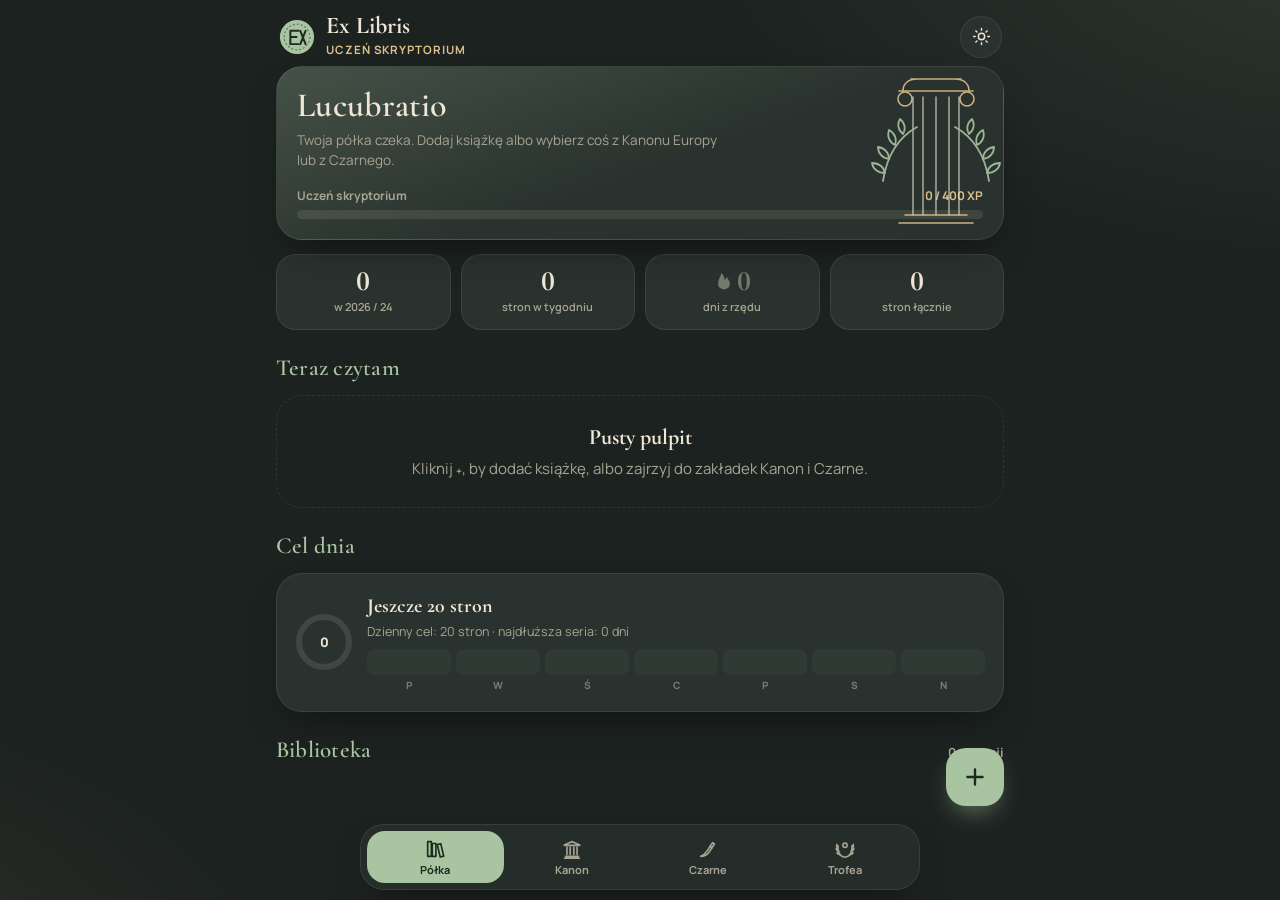
==== commit 32716717: "Kalendarz opcjonalny: domyślnie ukryty, włączany w ustawieniach Co-Authored-By: Claude Opus 5.5 <nor" ====
--- a/docs/index.html
+++ b/docs/index.html
@@ -321,6 +321,19 @@
 .settings label { display: flex; align-items: center; justify-content: space-between; gap: 12px; padding: 12px 0; border-bottom: 1px solid var(--line); font-weight: 600; }
 .settings label:last-of-type { border-bottom: 0; }
 .settings input[type=number] { width: 86px; }
+.settings input.switch { width: 50px; height: 30px; padding: 0; border-radius: 30px; }
+.switch { appearance: none; -webkit-appearance: none; flex: none; width: 50px; height: 30px; border-radius: 30px; background: var(--card2); border: 1px solid var(--line); position: relative; cursor: pointer; transition: background .2s; margin: 0; }
+.switch::after { content: ""; position: absolute; top: 3px; left: 3px; width: 22px; height: 22px; border-radius: 50%; background: var(--faint); transition: transform .25s cubic-bezier(.3, 1.4, .5, 1), background .2s; }
+.switch:checked { background: var(--sage); border-color: transparent; }
+.switch:checked::after { transform: translateX(20px); background: var(--on-sage); }
+.src-card label.field { flex-direction: column; align-items: stretch; justify-content: flex-start; gap: 6px; border-bottom: 0; font-weight: 400; }
+.src-card .field input { height: 42px; width: 100%; min-width: 0; }
+.src-card .field .pill { flex: none; height: 42px; }
+.src-card summary { margin: 4px 0; }
+.steps { margin: 10px 0 0; padding-left: 20px; font-size: 13.5px; color: var(--mute); }
+.steps li { margin-bottom: 8px; line-height: 1.45; }
+.steps b, .steps code { color: var(--ink); }
+.steps code { background: var(--card2); padding: 1px 5px; border-radius: 6px; }
 .btnrow { display: flex; gap: 8px; flex-wrap: wrap; margin-top: 14px; }
 
 /* arkusz */
@@ -487,6 +500,9 @@
     <symbol id="i-seal" viewBox="0 0 40 40"><circle cx="20" cy="20" r="18" fill="var(--sage)"/><circle cx="20" cy="20" r="13.5" fill="none" stroke="var(--on-sage)" stroke-width="1.2" stroke-dasharray="2 2.2" opacity=".55"/><path d="M13 27.5V13.5h8.5M13 20h6.5M13 27.5h8.5M23.5 13.5l5.5 14M29 13.5l-5.5 14" fill="none" stroke="var(--on-sage)" stroke-width="2.1" stroke-linecap="round" stroke-linejoin="round"/></symbol>
   </defs>
 </svg>
+<script>
+var POSREDNIK = "/**\n * Ex Libris – pośrednik wyszukiwania (Google Apps Script, darmowy, działa na Twoim koncie Google).\n * Aplikacja w przeglądarce nie może sama pytać lubimyczytac.pl, katalogu Biblioteki Narodowej\n * ani rejestru e-ISBN – ten skrypt robi to za nią i odsyła krótką odpowiedź.\n *\n *   ?lc=<fraza>        wyszukiwanie w lubimyczytac.pl (tytuł, autor, okładka, strony, ISBN, rok)\n *   ?url=<adres>       surowa odpowiedź z data.bn.org.pl lub e-isbn.pl\n *   ?test=1            sprawdzenie, czy pośrednik działa\n */\nvar DOZWOLONE = ['data.bn.org.pl', 'e-isbn.pl', 'www.e-isbn.pl'];\nvar LC = 'https://lubimyczytac.pl';\nvar UA = { 'User-Agent': 'Mozilla/5.0 (Ex Libris; prywatny dziennik lektur)' };\n\nfunction doGet(e) {\n  var p = (e && e.parameter) || {};\n  if (p.test) return tekst('{\"ok\":true,\"wersja\":2}');\n  if (p.lc) return pamiec('lc:' + p.lc, function () { return JSON.stringify(szukajLC(p.lc)); });\n  var url = p.url || '';\n  var host = (url.match(/^https:\\/\\/([^\\/?#]+)/) || [])[1];\n  if (DOZWOLONE.indexOf(host) < 0) return tekst('{\"error\":\"niedozwolony adres\"}');\n  return pamiec(url, function () {\n    var r = UrlFetchApp.fetch(url, { muteHttpExceptions: true, followRedirects: true });\n    return r.getResponseCode() === 200 ? r.getContentText('UTF-8') : '';\n  });\n}\n\n/* wyniki z pamięci podręcznej (6 h), żeby nie męczyć serwisów tymi samymi zapytaniami */\nfunction pamiec(klucz, fn) {\n  var cache = CacheService.getScriptCache();\n  var k = Utilities.base64Encode(Utilities.computeDigest(Utilities.DigestAlgorithm.MD5, klucz, Utilities.Charset.UTF_8));\n  var z = cache.get(k);\n  if (z) return tekst(z);\n  var body = fn();\n  if (body && body.length < 95000) cache.put(k, body, 21600);\n  return tekst(body || '{\"error\":\"brak odpowiedzi\"}');\n}\nfunction tekst(s) { return ContentService.createTextOutput(s).setMimeType(ContentService.MimeType.TEXT); }\n\n/* ---------- lubimyczytac.pl ---------- */\nfunction szukajLC(fraza) {\n  var r = UrlFetchApp.fetch(LC + '/szukaj/ksiazki?phrase=' + encodeURIComponent(fraza), { muteHttpExceptions: true, headers: UA });\n  if (r.getResponseCode() !== 200) return { error: 'lubimyczytac ' + r.getResponseCode(), items: [] };\n  var items = parsujWyniki(r.getContentText('UTF-8')).slice(0, 8);\n  // szczegóły (strony, ISBN, data, duża okładka) dla pierwszych 6 – równolegle\n  var top = items.slice(0, 6);\n  var odp = UrlFetchApp.fetchAll(top.map(function (it) { return { url: LC + it.path, muteHttpExceptions: true, headers: UA }; }));\n  odp.forEach(function (o, i) { if (o.getResponseCode() === 200) uzupelnij(top[i], parsujKsiazke(o.getContentText('UTF-8'))); });\n  return { items: items };\n}\nfunction parsujWyniki(html) {\n  var out = [];\n  html.split('class=\"book-card book-card--l').slice(1).forEach(function (blok) {\n    var link = blok.match(/href=\"(\\/ksiazka\\/\\d+\\/[^\"#]+)\"/) || blok.match(/action=\"(\\/ksiazka\\/\\d+\\/[^\"#]+)\"/);\n    var tyt = blok.match(/class=\"book-card__title\"[^>]*title=\"([^\"]*)\"/) || blok.match(/class=\"book-card__title\"[^>]*>([^<]*)</);\n    if (!link || !tyt) return;\n    var aut = [], re = /book-card__author\">([\\s\\S]*?)<\\/div>/, a = blok.match(re);\n    if (a) a[1].replace(/<a[^>]*>([^<]*)<\\/a>/g, function (_, n) { aut.push(encje(n).trim()); });\n    var img = blok.match(/<img[^>]+src=\"(https:\\/\\/s\\.lubimyczytac\\.pl\\/upload\\/books\\/[^\"]+)\"/);\n    out.push({ path: link[1], title: encje(tyt[1]).trim(), author: aut.join(', '),\n      cover: img && !/default-book/.test(img[1]) ? img[1].replace(/-\\d+x\\d+\\.jpg$/, '-352x500.jpg') : '', pages: 0, isbn: '', year: '' });\n  });\n  return out;\n}\nfunction parsujKsiazke(html) {\n  var res = {}, bloki = html.match(/<script type=\"application\\/ld\\+json\">([\\s\\S]*?)<\\/script>/g) || [];\n  bloki.forEach(function (b) {\n    try {\n      var j = JSON.parse(b.replace(/^<script[^>]*>/, '').replace(/<\\/script>$/, ''));\n      if (j['@type'] === 'Book') res = j;\n    } catch (e) {}\n  });\n  var pierwsze = html.match(/Data 1\\. wyd\\. pol\\.:<\\/dt>\\s*<dd>\\s*(\\d{4})/);\n  return { pages: +res.numberOfPages || 0, isbn: res.isbn || '', year: pierwsze ? pierwsze[1] : String(res.datePublished || '').slice(0, 4),\n    cover: res.image || '', series: res.isPartOfSeries ? res.isPartOfSeries.name : '' };\n}\nfunction uzupelnij(it, d) {\n  if (d.pages) it.pages = d.pages;\n  if (d.isbn && !/^0+[-0]*$/.test(d.isbn)) it.isbn = d.isbn;\n  if (d.year) it.year = d.year;\n  if (d.cover) it.cover = d.cover;\n  if (/default-book/.test(it.cover)) it.cover = '';\n  if (d.series) it.series = d.series;\n}\nfunction encje(s) {\n  return String(s).replace(/&quot;/g, '\"').replace(/&#0?39;/g, \"'\").replace(/&amp;/g, '&').replace(/&lt;/g, '<').replace(/&gt;/g, '>').replace(/&nbsp;/g, ' ')\n    .replace(/&#(\\d+);/g, function (_, n) { return String.fromCharCode(+n); });\n}\n\n/* uruchom raz w edytorze (▶ Uruchom → test), żeby nadać skryptowi uprawnienia */\nfunction test() { Logger.log(JSON.stringify(szukajLC('Gottland')).slice(0, 600)); }\n";
+</script>
 <script>
 /* Klasyka literatur narodowych Europy: [region, kraj, tytuł, tytuł oryginalny, autor, data, opis] */
 var KANON = [
@@ -1396,7 +1412,7 @@
 var S = load();
 
 function blank() {
-  return { books: [], settings: { theme: 'dark', dayGoal: 20, yearGoal: 24 }, seenBadges: [], rank: 0 };
+  return { books: [], settings: { theme: 'dark', dayGoal: 20, yearGoal: 24, showCal: false }, seenBadges: [], rank: 0 };
 }
 function load() {
   try {
@@ -1656,7 +1672,7 @@
 
 </script>
 <script>
-/* Wyszukiwanie książek: Google Books + Open Library (oba bez klucza), skaner kodu ISBN */
+/* Wyszukiwanie książek: Google Books, Open Library, a przez własny pośrednik także lubimyczytac.pl, Biblioteka Narodowa i e-ISBN; skaner ISBN */
 function cleanIsbn(q) { return (q || '').replace(/[^0-9Xx]/g, '').toUpperCase(); }
 function isIsbn(q) {
   var s = cleanIsbn(q);
@@ -1671,7 +1687,8 @@
 
 function googleBooks(q, isbn, extra) {
   var query = isbn ? 'isbn:' + cleanIsbn(q) : q;
-  var url = 'https://www.googleapis.com/books/v1/volumes?maxResults=15&printType=books&q=' + encodeURIComponent(query) + (extra || '');
+  var url = 'https://www.googleapis.com/books/v1/volumes?maxResults=15&printType=books&q=' + encodeURIComponent(query) + (extra || '') +
+    (S.settings.gkey ? '&key=' + encodeURIComponent(S.settings.gkey.trim()) : '');
   return getJSON(url).catch(function (e) {
     // limit zapytań bez klucza – jedna ponowna próba
     if (e.message === '429') return new Promise(function (r) { setTimeout(r, 1500); }).then(function () { return getJSON(url); });
@@ -1700,30 +1717,131 @@
   }).catch(function () { return []; });
 }
 
-/* łączy wyniki, usuwa duplikaty, uzupełnia brakujące pola (okładka/strony) z drugiego źródła */
-function searchBooks(q) {
-  var isbn = isIsbn(q);
-  return Promise.all([googleBooks(q, isbn), openLibrary(q, isbn)]).then(function (rs) {
-    var out = [], idx = {};
-    rs[0].concat(rs[1]).forEach(function (r) {
+/* ---------- pośrednik (Google Apps Script): lubimyczytac.pl, Biblioteka Narodowa, e-ISBN ---------- */
+function proxyUrl() { return (S.settings.proxy || '').trim(); }
+function viaProxy(params, ms) {
+  var p = proxyUrl(); if (!p) return Promise.reject(new Error('brak pośrednika'));
+  var ctl = window.AbortController ? new AbortController() : null;
+  var t = ctl && setTimeout(function () { ctl.abort(); }, ms || 30000);
+  return fetch(p + (p.indexOf('?') < 0 ? '?' : '&') + params, ctl ? { signal: ctl.signal } : {})
+    .then(function (r) { clearTimeout(t); if (!r.ok) throw new Error(r.status); return r.text(); });
+}
+function lubimyczytac(q) {
+  return viaProxy('lc=' + encodeURIComponent(q)).then(function (txt) {
+    return (JSON.parse(txt).items || []).map(function (it) {
+      return { title: it.title, author: it.author, year: it.year || '', pages: it.pages || 0, cover: it.cover || '', isbn: (it.isbn || '').replace(/-/g, ''),
+        lang: 'pl', series: it.series || '', via: 'lubimyczytac' };
+    });
+  }).catch(function () { return []; });
+}
+function bnRecord(b) {
+  var f = function (tag, code) {
+    for (var i = 0; i < b.marc.fields.length; i++) {
+      var x = b.marc.fields[i][tag]; if (!x) continue;
+      for (var j = 0; j < x.subfields.length; j++) if (x.subfields[j][code]) return x.subfields[j][code];
+    }
+    return '';
+  };
+  var title = (f('245', 'a') + ' ' + f('245', 'b')).replace(/\s*[\/:;=.]\s*$/, '').replace(/\s*[\/:;]\s*$/, '').replace(/\s+/g, ' ').trim();
+  var au = f('100', 'a').replace(/[,.]\s*$/, ''), m = au.match(/^([^,]+),\s*(.+)$/);
+  var pages = (f('300', 'a').match(/(\d+)\s*(,\s*\[\d+\]\s*)?(s\.|stron)/) || [])[1];
+  return { title: title || b.title.split(' /')[0], author: m ? m[2] + ' ' + m[1] : au, year: (b.publicationYear || '').slice(0, 4), pages: +pages || 0,
+    cover: '', isbn: cleanIsbn(f('020', 'a').split(' ')[0]), lang: b.language === 'polski' ? 'pl' : '', via: 'Biblioteka Narodowa' };
+}
+function bibNarodowa(q, isbn) {
+  if (!proxyUrl()) return Promise.resolve([]);
+  var base = 'https://data.bn.org.pl/api/networks/bibs.json?limit=15&kind=ksi%C4%85%C5%BCka&';
+  var qs = [];
+  if (isbn) qs.push('isbnIssn=' + cleanIsbn(q));
+  else {
+    var w = q.trim().split(/\s+/);
+    qs.push('title=' + encodeURIComponent(q.trim()) + '&language=polski');
+    if (w.length >= 2) qs.push('title=' + encodeURIComponent(w.slice(0, -1).join(' ')) + '&author=' + encodeURIComponent(w[w.length - 1]));
+    if (w.length >= 3) qs.push('title=' + encodeURIComponent(w.slice(0, -2).join(' ')) + '&author=' + encodeURIComponent(w.slice(-2).join(' ')));
+  }
+  return Promise.all(qs.map(function (x) {
+    return viaProxy('url=' + encodeURIComponent(base + x)).then(function (t) { return JSON.parse(t).bibs || []; }).catch(function () { return []; });
+  })).then(function (rs) {
+    var all = [].concat.apply([], rs).map(bnRecord).filter(function (r) { return r.title; });
+    all.sort(function (a, b) { return (b.lang === 'pl') - (a.lang === 'pl') || (b.year || '').localeCompare(a.year || ''); });
+    return all;
+  });
+}
+function eIsbn(q) {
+  if (!proxyUrl()) return Promise.resolve([]);
+  return viaProxy('url=' + encodeURIComponent('https://e-isbn.pl/IsbnWeb/api.xml?isbn=' + cleanIsbn(q))).then(function (xml) {
+    var d = new DOMParser().parseFromString(xml, 'text/xml'), out = [];
+    var tx = function (el, tag) { var x = el.getElementsByTagName(tag)[0]; return x ? x.textContent.trim() : ''; };
+    Array.prototype.forEach.call(d.getElementsByTagName('Product'), function (p) {
+      var pages = 0;
+      Array.prototype.forEach.call(p.getElementsByTagName('Extent'), function (e) { if (tx(e, 'ExtentType') === '00') pages = +tx(e, 'ExtentValue') || 0; });
+      var au = tx(p, 'PersonNameInverted'), m = au.match(/^([^,]+),\s*(.+)$/);
+      var sub = tx(p, 'Subtitle').replace(/\s*[\/:;]\s*$/, '');
+      out.push({ title: tx(p, 'TitleText').replace(/\s*[\/:;]\s*$/, '') + (sub && sub.length < 50 ? '. ' + sub : ''), author: m ? m[2] + ' ' + m[1] : au,
+        year: tx(p, 'Date').slice(0, 4), pages: pages, cover: '', isbn: cleanIsbn(q), lang: 'pl', via: 'e-ISBN' });
+    });
+    return out;
+  }).catch(function () { return []; });
+}
+
+/* łączy wyniki, usuwa duplikaty, uzupełnia brakujące pola (okładka/strony) z innych źródeł */
+var VIA_RANK = { 'lubimyczytac': 3, 'Biblioteka Narodowa': 1.5, 'e-ISBN': 2, 'Google Books': 1, 'Open Library': 0 };
+function mergeResults(lists, q, isbn) {
+  var out = [], idx = {};
+  lists.forEach(function (list) {
+    list.forEach(function (r) {
       if (!r.title) return;
-      var k = norm(r.title).slice(0, 40) + '|' + norm(r.author).split(' ').slice(-1)[0];
+      var k = isbn ? 'isbn' : norm(r.title).slice(0, 40) + '|' + norm(r.author).split(' ').slice(-1)[0];
       if (idx[k] != null) {
         var o = out[idx[k]];
-        if (!o.cover && r.cover) o.cover = r.cover;
-        if (!o.pages && r.pages) o.pages = r.pages;
-        if (!o.isbn && r.isbn) o.isbn = r.isbn;
-        if (!o.year && r.year) o.year = r.year;
+        ['cover', 'pages', 'isbn', 'year', 'author'].forEach(function (f) { if (!o[f] && r[f]) o[f] = r[f]; });
+        if (r.lang === 'pl') o.lang = 'pl';
+        if (r.via === 'lubimyczytac' && r.cover) o.cover = r.cover; // polskie okładki są trafniejsze
+        if (o.vias.indexOf(r.via) < 0) o.vias.push(r.via);
         return;
       }
-      idx[k] = out.length; out.push(r);
+      idx[k] = out.length; out.push(Object.assign({ vias: [r.via] }, r));
     });
-    // polskie wydania i te z okładką wyżej
-    out.forEach(function (r, i) { r._s = (r.lang === 'pl' ? 4 : 0) + (r.cover ? 2 : 0) + (r.pages ? 1 : 0) - i * .05; });
-    out.sort(function (a, b) { return b._s - a._s; });
-    if (isbn && out.length && !out[0].cover) out[0].cover = 'https://covers.openlibrary.org/b/isbn/' + cleanIsbn(q) + '-L.jpg?default=false';
-    return out;
   });
+  var nq = norm(q);
+  out.forEach(function (r, i) {
+    var nt = norm(r.title);
+    var via = Math.max.apply(null, r.vias.map(function (v) { return VIA_RANK[v] || 0; }));
+    // tytuł zawarty w zapytaniu (lub odwrotnie) – najsilniejszy sygnał
+    var hit = nt && (nq.indexOf(nt) >= 0 || nt.indexOf(nq) >= 0) ? 5 : 0;
+    r._s = hit + (r.lang === 'pl' ? 3 : 0) + (r.cover ? 2 : 0) + (r.pages ? 1 : 0) + via + r.vias.length * .5 - i * .02;
+  });
+  out.sort(function (a, b) { return b._s - a._s; });
+  if (isbn && out.length && !out[0].cover) out[0].cover = 'https://covers.openlibrary.org/b/isbn/' + cleanIsbn(q) + '-L.jpg?default=false';
+  return out.slice(0, 20);
+}
+/* onUpdate(lista, ileJeszczeCzeka) – wyniki pokazują się w miarę napływania */
+function searchBooks(q, onUpdate) {
+  var isbn = isIsbn(q), lists = [], pending;
+  var srcs = [googleBooks(q, isbn), openLibrary(q, isbn)];
+  if (proxyUrl()) {
+    var bn = bibNarodowa(q, isbn);
+    srcs.push(bn);
+    if (isbn) {
+      var ei = eIsbn(q);
+      srcs.push(ei);
+      // lubimyczytac nie szuka po ISBN – szukamy po tytule znalezionym w rejestrach
+      srcs.push(Promise.all([ei, bn]).then(function (r) {
+        var hit = r[0][0] || r[1][0]; if (!hit) return [];
+        return lubimyczytac(hit.title.split('. ')[0] + ' ' + (hit.author || '').split(' ').slice(-1)[0]).then(function (lc) {
+          var same = lc.filter(function (x) { return x.isbn === cleanIsbn(q); });
+          return (same.length ? same : lc.slice(0, 1)).map(function (x) { return Object.assign({}, x, { isbn: cleanIsbn(q) }); });
+        });
+      }));
+    } else srcs.push(lubimyczytac(q));
+  }
+  pending = srcs.length;
+  return Promise.all(srcs.map(function (p) {
+    return p.catch(function () { return []; }).then(function (r) {
+      lists.push(r); pending--;
+      if (onUpdate) onUpdate(mergeResults(lists, q, isbn), pending);
+    });
+  })).then(function () { return mergeResults(lists, q, isbn); });
 }
 
 /* dla książek dodanych z list: dociąga okładkę i liczbę stron w tle */
@@ -1731,14 +1849,20 @@
   if (b.cover && b.pages) return Promise.resolve(false);
   var surname = (b.author || '').split(',')[0].split(' ').slice(-1)[0];
   var q = 'intitle:' + b.title + (surname && surname !== 'anonim' ? ' inauthor:' + surname : '');
-  return googleBooks(q, false, '&langRestrict=pl').then(function (r) {
-    return r.length ? r : googleBooks(b.title + ' ' + (surname || ''), false);
+  var plain = b.title + (surname && surname !== 'anonim' ? ' ' + surname : '');
+  // najpierw lubimyczytac (polskie okładki i strony), potem Google i Open Library
+  var lc = proxyUrl() ? lubimyczytac(plain) : Promise.resolve([]);
+  return lc.then(function (r0) {
+    if (r0.some(function (x) { return x.cover && x.pages; })) return r0;
+    return googleBooks(q, false, '&langRestrict=pl').then(function (r) {
+      return r.length ? r : googleBooks(plain, false);
+    }).then(function (r) { return r0.concat(r); });
   }).then(function (r) {
     if (!r.length || !r.some(function (x) { return x.cover; })) return openLibrary(b.title + ' ' + (surname || '')).then(function (o) { return r.concat(o); });
     return r;
   }).then(function (r) {
     var t = norm(b.title), changed = false;
-    var good = r.filter(function (x) { var n = norm(x.title); return n.indexOf(t) === 0 || t.indexOf(n) === 0; });
+    var good = r.filter(function (x) { var n = norm(x.title); return n && (n.indexOf(t) === 0 || t.indexOf(n) === 0); });
     if (!good.length) good = r.slice(0, 2);
     var withCover = good.filter(function (x) { return x.cover; })[0], withPages = good.filter(function (x) { return x.pages > 30; })[0];
     if (!b.cover && withCover) { b.cover = withCover.cover; changed = true; }
@@ -1936,6 +2060,10 @@
   cat: { kanon: { q: '', f: 'all', open: {}, limit: {} }, czarne: { q: '', f: 'all', series: '', open: {}, limit: {} } } };
 
 function render() {
+  if (V.tab === 'cal' && !S.settings.showCal) V.tab = 'shelf';
+  var calBtn = $('#tabs [data-go="cal"]');
+  calBtn.hidden = !S.settings.showCal;
+  $('#tabs').style.gridTemplateColumns = 'repeat(' + (S.settings.showCal ? 5 : 4) + ', 1fr)';
   var v = $('#view'), fn = { shelf: viewShelf, cal: viewCal, kanon: function () { return viewCat('kanon'); }, czarne: function () { return viewCat('czarne'); }, trophy: viewTrophy }[V.tab];
   v.innerHTML = fn();
   $$('#tabs button').forEach(function (b) { b.classList.toggle('on', b.dataset.go === V.tab); });
@@ -1992,7 +2120,7 @@
 
   var fin = finished().slice(0, 14);
   if (fin.length) {
-    h += '<div class="sec"><h2>Ostatnio ukończone</h2><button class="more" data-go="cal">kalendarz ' + ico('arrow') + '</button></div><div class="spines">' +
+    h += '<div class="sec"><h2>Ostatnio ukończone</h2>' + (S.settings.showCal ? '<button class="more" data-go="cal">kalendarz ' + ico('arrow') + '</button>' : '') + '</div><div class="spines">' +
       fin.map(function (b) { var d = parseIso(b.end); return '<div class="spine" data-open="' + b.id + '">' + coverHtml(b) + '<span class="tag">' + d.getDate() + ' ' + MON3[d.getMonth()].toUpperCase() + '</span><small>' + '★'.repeat(b.rating || 0) + '</small></div>'; }).join('') + '</div>';
   }
 
@@ -2166,6 +2294,28 @@
   if (el) { var t = document.createElement('div'); t.innerHTML = catItem(list, i); el.replaceWith(t.firstChild); }
 }
 
+/* ---------- źródła wyszukiwania (pośrednik + klucz Google) ---------- */
+function sourcesCard() {
+  var p = S.settings.proxy || '', g = S.settings.gkey || '';
+  var st = function (on, txt) { return '<span class="badge-s ' + (on ? 'done' : 'want') + '">' + (on ? ico('check') : '') + txt + '</span>'; };
+  return '<div class="sec"><h2>Źródła wyszukiwania</h2></div><div class="card settings src-card">' +
+    '<p style="margin:0 0 10px;font-size:13.5px" class="muted">Bez konfiguracji działają Google Books i Open Library – mają mało polskich wydań. ' +
+    'Własny, darmowy pośrednik na Twoim koncie Google dodaje <b style="color:var(--ink)">lubimyczytac.pl</b>, katalog <b style="color:var(--ink)">Biblioteki Narodowej</b> i rejestr <b style="color:var(--ink)">e-ISBN</b>.</p>' +
+    '<div style="display:flex;gap:6px;flex-wrap:wrap;margin-bottom:6px">' + st(p, 'lubimyczytac') + st(p, 'Biblioteka Narodowa') + st(p, 'e-ISBN') + st(g, 'Google: własny klucz') + st(true, 'Open Library') + '</div>' +
+    '<label class="field" style="display:flex;border:0;padding:8px 0 0"><span>Adres pośrednika (…/exec)</span><div style="display:flex;gap:8px"><input id="setProxy" placeholder="https://script.google.com/macros/s/…/exec" value="' + esc(p) + '" autocomplete="off">' +
+    '<button class="pill sm" id="btnProxyTest" type="button">Sprawdź</button></div></label>' +
+    '<details style="margin:2px 0 12px"><summary class="more" style="cursor:pointer;list-style:none;display:inline-flex">Jak zrobić pośrednika? (ok. 3 min, na komputerze) ' + ico('down') + '</summary><ol class="steps">' +
+    '<li>Kliknij <button class="pill sm gold" id="btnCopyGs" type="button">Kopiuj kod pośrednika</button></li>' +
+    '<li>Wejdź na <a href="https://script.google.com/home/projects/create" target="_blank" rel="noopener">script.google.com</a> (prywatne konto Gmail – szkolne może blokować udostępnianie), usuń przykładowy kod i wklej skopiowany.</li>' +
+    '<li>Zapisz (Ctrl+S), nazwij projekt np. „Ex Libris – pośrednik”.</li>' +
+    '<li>Wybierz funkcję <b>test</b> i kliknij <b>▶ Uruchom</b> → zezwól na dostęp (Zaawansowane → Przejdź do projektu). To jednorazowa zgoda na łączenie z lubimyczytac i BN.</li>' +
+    '<li><b>Wdróż → Nowe wdrożenie</b> → typ: <b>Aplikacja internetowa</b>; Wykonuj jako: <b>Ja</b>; Kto ma dostęp: <b>Każdy</b> → Wdróż.</li>' +
+    '<li>Skopiuj „Adres URL aplikacji internetowej” (kończy się na <code>/exec</code>), wklej go powyżej i kliknij <b>Sprawdź</b>.</li></ol>' +
+    '<p class="faint" style="font-size:12px;margin:6px 0 0">Pośrednik działa na Twoim koncie, przepuszcza tylko lubimyczytac, BN i e-ISBN, a wyniki trzyma 6 godzin w pamięci, żeby nie obciążać serwisów. Adres wpisz na każdym urządzeniu (albo przenieś kopią).</p></details>' +
+    '<label class="field" style="display:flex;border:0;padding:0"><span>Klucz Google Books API (opcjonalnie)</span><input id="setGkey" placeholder="AIza…" value="' + esc(g) + '" autocomplete="off"></label>' +
+    '<p class="faint" style="font-size:12px;margin:0">Wspólny limit Google bez klucza bywa wyczerpany. Darmowy klucz: <a href="https://console.cloud.google.com/apis/library/books.googleapis.com" target="_blank" rel="noopener">console.cloud.google.com</a> → włącz „Books API” → Dane logowania → Utwórz klucz API.</p></div>';
+}
+
 /* ---------- TROFEA ---------- */
 function viewTrophy() {
   var x = xp(), r = rankOf(x), bs = BADGES(), got = bs.filter(function (b) { return b.got; }).length, done = byStatus('done');
@@ -2182,9 +2332,11 @@
   h += '<div class="sec"><h2>Drabina rang</h2><span class="more">XP = strony + 60 za książkę + 30 za pozycję z list + 40 za odznakę</span></div><div class="ladder">' + RANKS.map(function (k, i) {
     return '<div class="' + (i === r.i ? 'on' : i < r.i ? 'got' : '') + '">' + (i < r.i ? '✓ ' : '') + k[1] + '<span>' + fmt(k[0]) + ' XP</span></div>';
   }).join('') + '</div>';
+  h += sourcesCard();
   h += '<div class="sec"><h2>Ustawienia</h2></div><div class="card settings">' +
     '<label>Dzienny cel (strony)<input type="number" min="1" max="500" id="setDay" value="' + S.settings.dayGoal + '"></label>' +
     '<label>Roczny cel (książki)<input type="number" min="1" max="500" id="setYear" value="' + S.settings.yearGoal + '"></label>' +
+    '<label>Kalendarz lektur<input type="checkbox" id="setCal" class="switch"' + (S.settings.showCal ? ' checked' : '') + '></label>' +
     '<label>Motyw<select id="setTheme" style="width:150px"><option value="dark">Atrament</option><option value="light"' + (S.settings.theme === 'light' ? ' selected' : '') + '>Pergamin</option></select></label>' +
     '<div class="btnrow"><button class="pill" id="btnExport">Zapisz kopię</button><button class="pill ghost" id="btnImport">Wczytaj kopię</button>' +
     '<button class="pill ghost" id="btnReset" style="color:var(--rose)">Wyczyść wszystko</button><input type="file" id="fileImport" accept="application/json,.json" hidden></div>' +
@@ -2274,6 +2426,7 @@
         .catch(function () { $('#scanBox').innerHTML = ''; toast('📷', 'Brak dostępu do aparatu'); });
     };
     $('#addRes').onclick = function (e) {
+      if (e.target.closest('[data-manual]')) { addState.mode = 'form'; addState.pre = { title: addState.q }; return drawAdd(); }
       var r = e.target.closest('[data-res]'); if (!r) return;
       var it = addState.results[+r.dataset.res];
       addState.pre = { title: it.title, author: it.author, year: it.year, pages: it.pages || '', cover: it.cover, isbn: it.isbn };
@@ -2281,20 +2434,33 @@
     };
   } else bindForm(root, null);
 }
+function sourcesNote() {
+  var on = ['Google Books', 'Open Library'];
+  if (proxyUrl()) on = ['lubimyczytac', 'Biblioteka Narodowa', 'e-ISBN'].concat(on);
+  return 'Szukam w: ' + on.join(', ') + '.' + (proxyUrl() ? '' : ' Polskie źródła (lubimyczytac, BN) włączysz w Trofea → Źródła wyszukiwania.');
+}
 function resultsHtml() {
-  var r = addState.results;
-  if (r === 'loading') return '<div class="spin"></div>';
-  if (!r) return '<p class="muted" style="font-size:13px;margin:12px 4px">Szukam jednocześnie w Google Books i Open Library. Numer ISBN (10 lub 13 cyfr) daje najpewniejszy wynik' + (canScan() ? ' – możesz go też zeskanować aparatem.' : '.') + '</p>';
-  if (!r.length) return '<div class="empty"><b>Nic nie znalazłem</b>Spróbuj innego zapisu albo <button class="pill sm" data-mode2="form" onclick="addState.mode=\'form\';addState.pre={title:addState.q};drawAdd()">wpisz ręcznie</button></div>';
+  var r = addState.results, wait = addState.pending;
+  if (r === 'loading') return '<div class="spin"></div><p class="muted" style="text-align:center;font-size:12.5px">' + sourcesNote() + '</p>';
+  if (!r) return '<p class="muted" style="font-size:13px;margin:12px 4px">' + sourcesNote() + ' Numer ISBN (10 lub 13 cyfr) daje najpewniejszy wynik' + (canScan() ? ' – możesz go też zeskanować aparatem.' : '.') + '</p>';
+  if (!r.length && wait) return '<div class="spin"></div>';
+  if (!r.length) return '<div class="empty"><b>Nic nie znalazłem</b>Spróbuj innego zapisu albo <button class="pill sm" data-manual>wpisz ręcznie</button></div>';
   return r.map(function (it, i) {
     return '<div class="row" data-res="' + i + '">' + coverHtml(it) + '<div class="mid"><b>' + esc(it.title) + '</b><small>' + esc(it.author || 'autor nieznany') + '</small><small>' +
-      [it.year, it.pages ? it.pages + ' s.' : '', it.isbn ? 'ISBN ' + it.isbn : ''].filter(Boolean).join(' · ') + '</small></div><div class="end"><span class="pill sm">Wybierz</span></div></div>';
-  }).join('');
+      [it.year, it.pages ? it.pages + ' s.' : '', it.isbn ? 'ISBN ' + it.isbn : ''].filter(Boolean).join(' · ') + '</small><small class="faint">' + esc((it.vias || [it.via]).join(' + ')) + '</small></div>' +
+      '<div class="end"><span class="pill sm">Wybierz</span></div></div>';
+  }).join('') + (wait ? '<p class="muted" style="text-align:center;font-size:12.5px;display:flex;align-items:center;gap:8px;justify-content:center"><span class="spin" style="margin:0;width:16px;height:16px;border-width:2px"></span>Czekam jeszcze na ' + wait + ' ' + plural(wait, 'źródło', 'źródła', 'źródeł') + '…</p>' : '');
 }
 function runSearch(q) {
   q = (q || '').trim(); if (!q) return;
-  addState.q = q; addState.results = 'loading'; $('#addRes').innerHTML = resultsHtml();
-  searchBooks(q).then(function (r) { addState.results = r; var el = $('#addRes'); if (el) el.innerHTML = resultsHtml(); });
+  var id = (runSearch.n = (runSearch.n || 0) + 1);
+  addState.q = q; addState.results = 'loading'; addState.pending = 1; $('#addRes').innerHTML = resultsHtml();
+  var show = function (r, pending) {
+    if (id !== runSearch.n) return;
+    addState.results = r; addState.pending = pending;
+    var el = $('#addRes'); if (el) el.innerHTML = resultsHtml();
+  };
+  searchBooks(q, show).then(function (r) { show(r, 0); });
 }
 function formHtml(p) {
   return coverPickerHtml(p.title || p.cover ? { title: p.title || '', author: p.author || '', cover: p.cover || '' } : null) +
@@ -2351,7 +2517,7 @@
   h += '<div class="sec" style="margin-top:18px"><h2>Ocena i notatki</h2></div><div class="stars" id="dStars">' + [1, 2, 3, 4, 5].map(function (n) { return '<button data-n="' + n + '" class="' + (b.rating >= n ? 'on' : '') + '">' + ico('star') + '</button>'; }).join('') + '</div>' +
     '<label class="field" style="margin-top:10px"><textarea id="dNotes" placeholder="Cytaty, myśli, kontekst historyczny…">' + esc(b.notes) + '</textarea></label>';
   h += '<div class="two"><label class="field"><span>Początek</span><input type="date" id="dStartD" value="' + esc(b.start) + '"></label>' +
-    (b.status === 'done' ? '<label class="field"><span>Koniec (kalendarz)</span><input type="date" id="dEndD" value="' + esc(b.end) + '"></label>' : '<div></div>') + '</div>';
+    (b.status === 'done' ? '<label class="field"><span>Data ukończenia</span><input type="date" id="dEndD" value="' + esc(b.end) + '"></label>' : '<div></div>') + '</div>';
   if (b.log.length) {
     h += '<div class="sec"><h2>Dziennik</h2><span class="more">' + b.log.length + ' ' + plural(b.log.length, 'dzień', 'dni', 'dni') + '</span></div><div class="loglist">' +
       b.log.slice(-8).reverse().map(function (l) { return '<div><span>' + niceDate(l.d) + '</span><b>' + (l.p > 0 ? '+' : '') + l.p + ' s.</b></div>'; }).join('') + '</div>';
@@ -2411,7 +2577,7 @@
     enrichBook(b).then(function (ch) { if (!ch) { b.cover = was; toast('🔍', 'Nie znalazłem okładki', 'Wklej ją albo wybierz plik.'); } else toast('🖼️', 'Okładka znaleziona'); save(); detailSheet(b.id); });
   };
   $('#eDel', root).onclick = function () {
-    if (!confirm('Usunąć „' + b.title + '” z półki? Zniknie też z kalendarza.')) return;
+    if (!confirm('Usunąć „' + b.title + '” z półki? Zniknie razem z postępem i datami.')) return;
     S.books = S.books.filter(function (x) { return x !== b; }); if (b.cover === 'idb') putCover(b.id, null); save(); closeSheet();
   };
 }
@@ -2464,7 +2630,7 @@
     else ex = addFromCat(list, i, 'done');
     el.closest('.item').classList.add('done');
     buzz([20, 40, 20]); confetti(45);
-    toast('📜', 'Przeczytana: ' + esc(ex.title), 'Dodana do kalendarza z dzisiejszą datą – możesz ją zmienić w szczegółach.');
+    toast('📜', 'Przeczytana: ' + esc(ex.title), 'Zapisana z dzisiejszą datą ukończenia – możesz ją zmienić w szczegółach.');
     setTimeout(function () { refreshCatItem(list, i); }, 350);
     afterChange();
     // pasek kraju i licznik
@@ -2472,6 +2638,28 @@
     return;
   }
   if (t.closest('#fab')) return addSheet();
+  if (t.closest('#btnCopyGs')) {
+    var done = function () { toast('📋', 'Kod pośrednika skopiowany', 'Wklej go na script.google.com.'); };
+    if (navigator.clipboard && navigator.clipboard.writeText) navigator.clipboard.writeText(POSREDNIK).then(done, function () { prompt('Skopiuj kod:', POSREDNIK); });
+    else prompt('Skopiuj kod:', POSREDNIK);
+    return;
+  }
+  if (t.closest('#btnProxyTest')) {
+    S.settings.proxy = $('#setProxy').value.trim(); save();
+    if (!S.settings.proxy) return toast('🔌', 'Wklej najpierw adres pośrednika');
+    el = t.closest('#btnProxyTest'); el.textContent = '…';
+    viaProxy('test=1', 20000).then(function (txt) {
+      if (!/"ok":true/.test(txt)) throw new Error();
+      return lubimyczytac('Lalka Prus');
+    }).then(function (r) {
+      toast('✅', 'Pośrednik działa', r.length ? 'lubimyczytac: ' + r.length + ' wyników dla „Lalka Prus”.' : 'Odpowiada, ale lubimyczytac nic nie zwrócił – spróbuj za chwilę.', 4500);
+      confetti(40); render();
+    }).catch(function () {
+      el.textContent = 'Sprawdź';
+      toast('⚠️', 'Pośrednik nie odpowiada', 'Sprawdź, czy adres kończy się na /exec i czy dostęp ustawiono na „Każdy”.', 5000);
+    });
+    return;
+  }
   if (t.closest('#btnTheme')) { S.settings.theme = S.settings.theme === 'light' ? 'dark' : 'light'; save(); applyTheme(); if (V.tab === 'trophy') render(); return; }
   if (t.closest('#btnExport')) { exportData(); toast('💾', 'Kopia zapisana', 'Plik .json trafił do pobranych.'); return; }
   if (t.closest('#btnImport')) return $('#fileImport').click();
@@ -2506,6 +2694,12 @@
   if (t.id === 'setDay') { S.settings.dayGoal = Math.max(1, +t.value || 20); save(); toast('🎯', 'Dzienny cel: ' + S.settings.dayGoal + ' stron'); }
   if (t.id === 'setYear') { S.settings.yearGoal = Math.max(1, +t.value || 24); save(); toast('🎯', 'Roczny cel: ' + S.settings.yearGoal + ' książek'); }
   if (t.id === 'setTheme') { S.settings.theme = t.value; save(); applyTheme(); }
+  if (t.id === 'setCal') {
+    S.settings.showCal = t.checked; save(); render();
+    toast('📅', t.checked ? 'Kalendarz włączony' : 'Kalendarz ukryty', t.checked ? 'Znajdziesz go na dolnym pasku.' : 'Daty ukończenia nadal się zapisują.');
+  }
+  if (t.id === 'setProxy') { S.settings.proxy = t.value.trim(); save(); }
+  if (t.id === 'setGkey') { S.settings.gkey = t.value.trim(); save(); toast('🔑', S.settings.gkey ? 'Klucz Google zapisany' : 'Klucz Google usunięty'); render(); }
   if (t.id === 'fileImport' && t.files[0]) {
     var r = new FileReader();
     r.onload = function () {
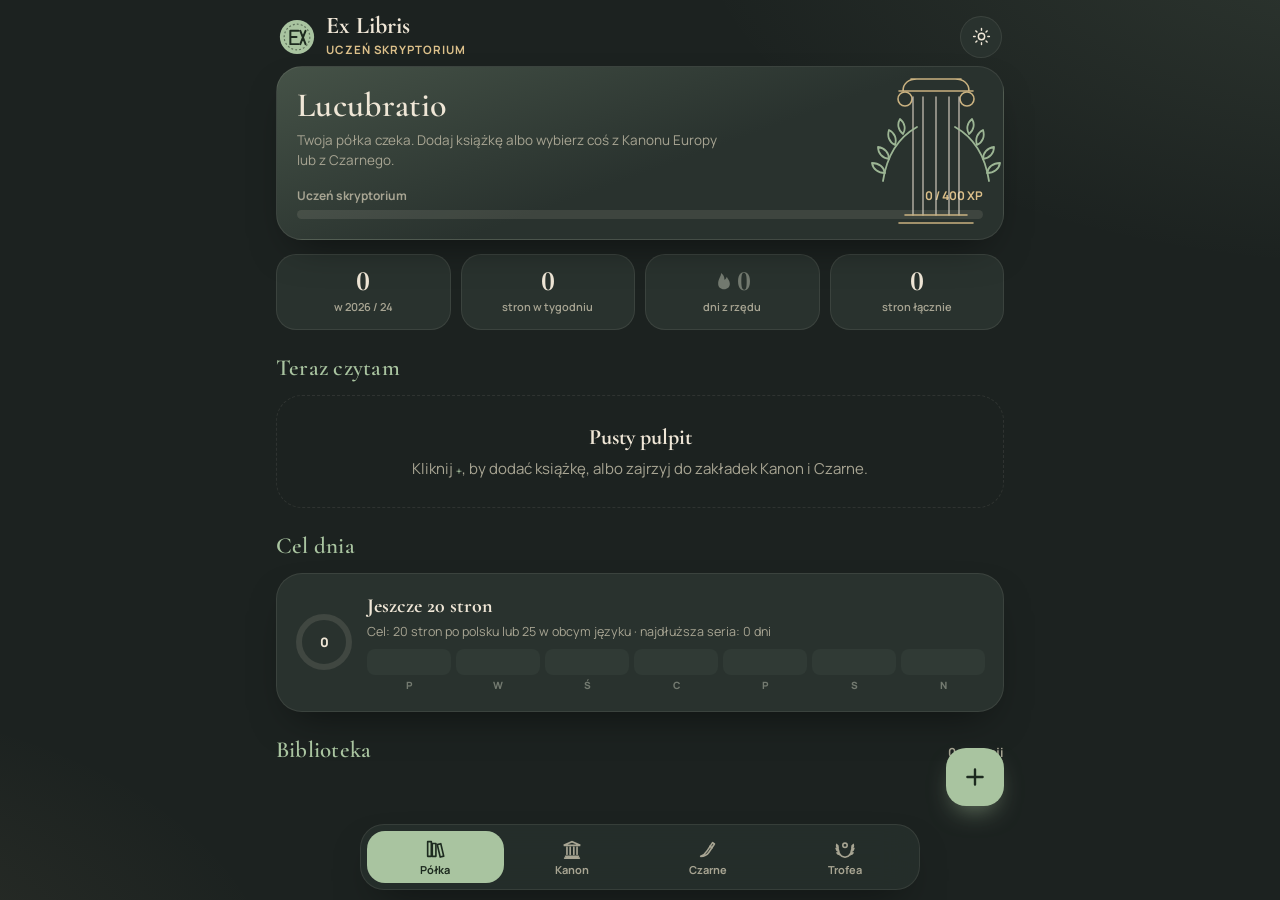
==== commit b8e326ed: "Osobny cel dzienny dla książek obcojęzycznych (domyślnie 25 stron) Książki mają pole języka (podpowi" ====
--- a/docs/index.html
+++ b/docs/index.html
@@ -1412,7 +1412,7 @@
 var S = load();
 
 function blank() {
-  return { books: [], settings: { theme: 'dark', dayGoal: 20, yearGoal: 24, showCal: false }, seenBadges: [], rank: 0 };
+  return { books: [], settings: { theme: 'dark', dayGoal: 20, dayGoalFx: 25, yearGoal: 24, showCal: false }, seenBadges: [], rank: 0 };
 }
 function load() {
   try {
@@ -1444,7 +1444,7 @@
 function book(id) { for (var i = 0; i < S.books.length; i++) if (S.books[i].id === id) return S.books[i]; return null; }
 function newBook(o) {
   var b = Object.assign({ id: uid(), title: '', author: '', year: '', pages: 0, cur: 0, status: 'reading', start: today(), end: '',
-    cover: '', isbn: '', rating: 0, notes: '', src: null, log: [], added: today() }, o);
+    cover: '', isbn: '', rating: 0, notes: '', src: null, log: [], added: today(), lang: 'pl' }, o);
   if (b.status === 'done') { b.cur = b.pages; b.end = b.end || today(); }
   S.books.unshift(b); save();
   return b;
@@ -1464,12 +1464,12 @@
   page = Math.max(0, Math.min(b.pages || page, Math.round(page)));
   var delta = page - b.cur;
   if (!delta) return { delta: 0 };
-  var before = pct(b), dayBefore = pagesOn(today());
+  var before = pct(b), dayBefore = goalFrac(today());
   b.cur = page;
   var d = today(), last = b.log[b.log.length - 1];
   if (last && last.d === d) { last.p += delta; if (!last.p) b.log.pop(); } else b.log.push({ d: d, p: delta });
   if (b.status === 'want') { b.status = 'reading'; b.start = d; }
-  var res = { delta: delta, before: before, after: pct(b), dayBefore: dayBefore, dayAfter: pagesOn(d) };
+  var res = { delta: delta, before: before, after: pct(b), dayBefore: dayBefore, dayAfter: goalFrac(d) };
   if (b.pages && page >= b.pages && b.status !== 'done') { b.status = 'done'; b.end = d; res.finished = true; }
   else if (b.status === 'done' && page < b.pages) { b.status = 'reading'; b.end = ''; }
   save();
@@ -1492,6 +1492,32 @@
   return m;
 }
 function pagesOn(d) { return dayMap()[d] || 0; }
+
+/* ---------- cel dnia: osobny próg dla książek obcojęzycznych ---------- */
+var LANGS = [['pl', 'polski'], ['en', 'angielski'], ['de', 'niemiecki'], ['fr', 'francuski'], ['it', 'włoski'], ['es', 'hiszpański'],
+  ['ru', 'rosyjski'], ['uk', 'ukraiński'], ['cs', 'czeski'], ['la', 'łaciński'], ['xx', 'inny']];
+function langOptions(sel) { return LANGS.map(function (l) { return '<option value="' + l[0] + '"' + (l[0] === sel ? ' selected' : '') + '>' + l[1] + '</option>'; }).join(''); }
+/* kod z wyszukiwarek (np. "en", "pol", "") → nasz kod; nieznane = polski */
+function langCode(c) {
+  c = (c || '').toLowerCase().slice(0, 2);
+  if (c === 'po') return 'pl';
+  for (var i = 0; i < LANGS.length; i++) if (LANGS[i][0] === c) return c;
+  return c ? 'xx' : 'pl';
+}
+function langName(c) { for (var i = 0; i < LANGS.length; i++) if (LANGS[i][0] === c) return LANGS[i][1]; return c; }
+function isForeign(b) { return !!b.lang && b.lang !== 'pl'; }
+function goalFor(b) { return isForeign(b) ? (S.settings.dayGoalFx || 25) : (S.settings.dayGoal || 20); }
+/* {pl, fx} – strony danego dnia po polsku i w innych językach */
+function dayPagesSplit(d) {
+  var s = { pl: 0, fx: 0 };
+  S.books.forEach(function (b) { b.log.forEach(function (l) { if (l.d === d) s[isForeign(b) ? 'fx' : 'pl'] += l.p; }); });
+  return s;
+}
+/* jaka część celu dnia jest wykonana: każda strona to 1/cel jej języka, więc dni mieszane też się liczą */
+function goalFrac(d) {
+  var s = dayPagesSplit(d);
+  return Math.max(0, s.pl) / (S.settings.dayGoal || 20) + Math.max(0, s.fx) / (S.settings.dayGoalFx || 25);
+}
 function streak() {
   var m = dayMap(), d = today(), n = 0;
   if (!(m[d] > 0)) d = addDays(d, -1); // dzisiaj jeszcze można dociągnąć serię
@@ -1989,8 +2015,7 @@
       if (m >= 50) confetti(m === 90 ? 70 : 40);
     }
   });
-  var g = S.settings.dayGoal;
-  if (g && res.dayBefore < g && res.dayAfter >= g) { setTimeout(function () { toast('🔥', 'Cel dnia osiągnięty!', 'Seria: ' + streak() + ' ' + plural(streak(), 'dzień', 'dni', 'dni') + '. ' + maxim(), 4200); confetti(50); buzz([30, 50, 30]); }, 500); }
+  if (res.dayBefore < 1 && res.dayAfter >= 1) { setTimeout(function () { toast('🔥', 'Cel dnia osiągnięty!', 'Seria: ' + streak() + ' ' + plural(streak(), 'dzień', 'dni', 'dni') + '. ' + maxim(), 4200); confetti(50); buzz([30, 50, 30]); }, 500); }
   afterChange();
 }
 var lastRank = null;
@@ -2107,16 +2132,21 @@
     h += '<div class="reel">' + reading.map(function (b) {
       var p = pct(b);
       return '<article class="card now" data-id="' + b.id + '"><div class="now-top" data-open="' + b.id + '">' + coverHtml(b) +
-        '<div class="now-info"><h3>' + esc(b.title) + '</h3><div class="au">' + esc(b.author) + '</div>' +
+        '<div class="now-info"><h3>' + esc(b.title) + '</h3><div class="au">' + esc(b.author) + (isForeign(b) ? ' · 🌍 ' + langName(b.lang) : '') + '</div>' +
         '<div class="ring-wrap">' + ring(p) + '<small>' + (b.pages ? 'strona <b>' + b.cur + '</b><br>z ' + b.pages : 'brak liczby stron') + '</small></div></div></div>' +
         (b.pages ? '<div class="quick"><button data-add="5">+5</button><button data-add="10">+10</button><button data-add="25">+25</button><button class="page" data-open="' + b.id + '">Strona…</button></div>'
           : '<button class="pill gold" data-open="' + b.id + '">Podaj liczbę stron</button>') + '</article>';
     }).join('') + '</div>';
   } else h += '<div class="empty"><b>Pusty pulpit</b>Kliknij <b style="display:inline;font-size:inherit;color:var(--sage)">+</b>, by dodać książkę, albo zajrzyj do zakładek Kanon i Czarne.</div>';
 
-  h += '<div class="sec"><h2>Cel dnia</h2></div><div class="card goal">' + ring(Math.min(100, Math.round(todayP / g * 100)), '', todayP) +
-    '<div class="txt"><b>' + (todayP >= g ? 'Cel osiągnięty! 🎉' : 'Jeszcze ' + (g - todayP) + ' ' + plural(g - todayP, 'strona', 'strony', 'stron')) + '</b>' +
-    '<p>Dzienny cel: ' + g + ' stron · najdłuższa seria: ' + bestStreak() + ' ' + plural(bestStreak(), 'dzień', 'dni', 'dni') + '</p>' + weekStrip() + '</div></div>';
+  var frac = goalFrac(today()), gfx = S.settings.dayGoalFx || 25, rest = Math.max(0, 1 - frac);
+  var restPl = Math.ceil(rest * g - 1e-9), restFx = Math.ceil(rest * gfx - 1e-9);
+  var hasFx = reading.some(isForeign), hasPl = reading.some(function (b) { return !isForeign(b); }) || !reading.length;
+  var restTxt = hasFx && hasPl ? 'Jeszcze ' + restPl + ' ' + plural(restPl, 'strona', 'strony', 'stron') + ' po polsku albo ' + restFx + ' w obcym języku'
+    : 'Jeszcze ' + (hasFx ? restFx : restPl) + ' ' + plural(hasFx ? restFx : restPl, 'strona', 'strony', 'stron') + (hasFx ? ' w obcym języku' : '');
+  h += '<div class="sec"><h2>Cel dnia</h2></div><div class="card goal">' + ring(Math.min(100, Math.round(frac * 100)), '', todayP) +
+    '<div class="txt"><b>' + (frac >= 1 ? 'Cel osiągnięty! 🎉' : restTxt) + '</b>' +
+    '<p>Cel: ' + g + ' stron po polsku lub ' + gfx + ' w obcym języku · najdłuższa seria: ' + bestStreak() + ' ' + plural(bestStreak(), 'dzień', 'dni', 'dni') + '</p>' + weekStrip() + '</div></div>';
 
   var fin = finished().slice(0, 14);
   if (fin.length) {
@@ -2135,11 +2165,11 @@
   return h;
 }
 function weekStrip() {
-  var m = dayMap(), g = S.settings.dayGoal || 20, out = '<div style="display:flex;gap:5px">';
+  var m = dayMap(), out = '<div style="display:flex;gap:5px">';
   for (var i = 6; i >= 0; i--) {
     var d = addDays(today(), -i), p = m[d] || 0, dt = parseIso(d);
     out += '<div title="' + d + ': ' + p + ' s." style="flex:1;text-align:center;font-size:10px;font-weight:800;color:var(--faint)"><div style="height:26px;border-radius:8px;margin-bottom:3px;background:' +
-      (p >= g ? 'var(--sage)' : p ? 'color-mix(in srgb,var(--sage) 40%,var(--card2))' : 'var(--card2)') + '"></div>' + 'NPWŚCPS'[dt.getDay()] + '</div>';
+      (goalFrac(d) >= 1 ? 'var(--sage)' : p ? 'color-mix(in srgb,var(--sage) 40%,var(--card2))' : 'var(--card2)') + '"></div>' + 'NPWŚCPS'[dt.getDay()] + '</div>';
   }
   return out + '</div>';
 }
@@ -2334,7 +2364,8 @@
   }).join('') + '</div>';
   h += sourcesCard();
   h += '<div class="sec"><h2>Ustawienia</h2></div><div class="card settings">' +
-    '<label>Dzienny cel (strony)<input type="number" min="1" max="500" id="setDay" value="' + S.settings.dayGoal + '"></label>' +
+    '<label>Dzienny cel – po polsku (strony)<input type="number" min="1" max="500" id="setDay" value="' + S.settings.dayGoal + '"></label>' +
+    '<label>Dzienny cel – w obcym języku (strony)<input type="number" min="1" max="500" id="setDayFx" value="' + (S.settings.dayGoalFx || 25) + '"></label>' +
     '<label>Roczny cel (książki)<input type="number" min="1" max="500" id="setYear" value="' + S.settings.yearGoal + '"></label>' +
     '<label>Kalendarz lektur<input type="checkbox" id="setCal" class="switch"' + (S.settings.showCal ? ' checked' : '') + '></label>' +
     '<label>Motyw<select id="setTheme" style="width:150px"><option value="dark">Atrament</option><option value="light"' + (S.settings.theme === 'light' ? ' selected' : '') + '>Pergamin</option></select></label>' +
@@ -2429,7 +2460,7 @@
       if (e.target.closest('[data-manual]')) { addState.mode = 'form'; addState.pre = { title: addState.q }; return drawAdd(); }
       var r = e.target.closest('[data-res]'); if (!r) return;
       var it = addState.results[+r.dataset.res];
-      addState.pre = { title: it.title, author: it.author, year: it.year, pages: it.pages || '', cover: it.cover, isbn: it.isbn };
+      addState.pre = { title: it.title, author: it.author, year: it.year, pages: it.pages || '', cover: it.cover, isbn: it.isbn, lang: langCode(it.lang) };
       addState.mode = 'form'; drawAdd();
     };
   } else bindForm(root, null);
@@ -2468,7 +2499,8 @@
     '<label class="field"><span>Autor</span><input name="author" value="' + esc(p.author || '') + '"></label>' +
     '<div class="two"><label class="field"><span>Rok wydania</span><input name="year" inputmode="numeric" value="' + esc(p.year || '') + '"></label>' +
     '<label class="field"><span>Liczba stron</span><input name="pages" type="number" min="1" inputmode="numeric" value="' + esc(p.pages || '') + '"></label></div>' +
-    '<label class="field"><span>Status</span><select name="status"><option value="reading">Czytam teraz</option><option value="done">Już przeczytana</option><option value="want">Na później</option></select></label>' +
+    '<div class="two"><label class="field"><span>Język książki</span><select name="lang">' + langOptions(p.lang || 'pl') + '</select></label>' +
+    '<label class="field"><span>Status</span><select name="status"><option value="reading">Czytam teraz</option><option value="done">Już przeczytana</option><option value="want">Na później</option></select></label></div>' +
     '<div class="two"><label class="field" id="fStart"><span>Początek</span><input type="date" name="start" value="' + today() + '"></label>' +
     '<label class="field" id="fCur"><span>Jestem na stronie</span><input type="number" min="0" name="cur" value="0"></label>' +
     '<label class="field" id="fEnd" hidden><span>Koniec</span><input type="date" name="end" value="' + today() + '"></label></div>' +
@@ -2485,7 +2517,7 @@
   f.onsubmit = function (e) {
     e.preventDefault();
     var pages = +f.pages.value || 0, st = f.status.value;
-    var b = newBook({ title: f.title.value.trim(), author: f.author.value.trim(), year: f.year.value.trim(), pages: pages, status: st,
+    var b = newBook({ title: f.title.value.trim(), author: f.author.value.trim(), year: f.year.value.trim(), pages: pages, status: st, lang: f.lang.value,
       start: st === 'want' ? '' : f.start.value || today(), end: st === 'done' ? f.end.value || today() : '', isbn: f.isbn.value });
     if (st === 'reading' && +f.cur.value) { b.cur = Math.min(pages || 1e9, +f.cur.value); }
     if (st === 'done' && !pages) b.cur = 0;
@@ -2504,7 +2536,8 @@
   var b = book(id); if (!b) return;
   var src = b.src ? CATS[b.src.list] : null, lbl = { reading: 'czytam', done: 'przeczytana', want: 'na później' };
   var h = '<div class="detail-top">' + coverHtml(b) + '<div><h2>' + esc(b.title) + '</h2><div class="au">' + esc(b.author) + (b.year ? ' · ' + esc(b.year) : '') + '</div>' +
-    '<div class="src"><span class="badge-s ' + b.status + '" id="dStatus">' + lbl[b.status] + '</span>' + (src ? '<span class="badge-s want" style="color:var(--gold);background:color-mix(in srgb,var(--gold) 18%,transparent)">' + src.name + '</span>' : '') + '</div></div></div>';
+    '<div class="src"><span class="badge-s ' + b.status + '" id="dStatus">' + lbl[b.status] + '</span>' +
+    (isForeign(b) ? '<span class="badge-s want">🌍 ' + langName(b.lang) + ' · cel ' + goalFor(b) + ' s.</span>' : '') + (src ? '<span class="badge-s want" style="color:var(--gold);background:color-mix(in srgb,var(--gold) 18%,transparent)">' + src.name + '</span>' : '') + '</div></div></div>';
   h += '<div class="card prog-card" style="padding:16px">' + '<div id="dRing">' + ring(pct(b), 'big') + '</div><div class="ctl">' +
     (b.pages ? '<div class="pgin"><input id="dPage" type="number" inputmode="numeric" min="0" max="' + b.pages + '" value="' + b.cur + '"><span>/ ' + b.pages + ' stron</span></div>' +
       '<input type="range" id="dRange" min="0" max="' + b.pages + '" value="' + b.cur + '">' +
@@ -2526,6 +2559,7 @@
     '<label class="field"><span>Tytuł</span><input id="eTitle" value="' + esc(b.title) + '"></label><label class="field"><span>Autor</span><input id="eAuthor" value="' + esc(b.author) + '"></label>' +
     '<div class="three"><label class="field"><span>Rok</span><input id="eYear" value="' + esc(b.year) + '"></label><label class="field"><span>Strony</span><input id="ePages" type="number" min="1" value="' + (b.pages || '') + '"></label>' +
     '<label class="field"><span>ISBN</span><input id="eIsbn" value="' + esc(b.isbn) + '"></label></div>' +
+    '<label class="field"><span>Język książki</span><select id="eLang">' + langOptions(b.lang || 'pl') + '</select></label>' +
     '<div class="btnrow"><button class="pill" id="eSave">Zapisz zmiany</button><button class="pill ghost" id="eFind">Znajdź okładkę</button><button class="pill ghost" id="eDel" style="color:var(--rose)">' + ico('trash') + 'Usuń</button></div></div></details>';
   var root = openSheet(h, function () { render(); });
   bindDetail(root, b);
@@ -2566,7 +2600,7 @@
   var ed = $('#dEndD', root); if (ed) ed.onchange = function () { if (this.value) { b.end = this.value; save(); toast('📅', 'Data ukończenia: ' + niceDate(b.end)); } };
   bindCoverPicker(root, function () { return { title: $('#eTitle', root).value, author: $('#eAuthor', root).value }; }, function () { applyCover(b); save(); });
   $('#eSave', root).onclick = function () {
-    b.title = $('#eTitle', root).value.trim() || b.title; b.author = $('#eAuthor', root).value.trim(); b.year = $('#eYear', root).value.trim(); b.isbn = $('#eIsbn', root).value.trim();
+    b.title = $('#eTitle', root).value.trim() || b.title; b.author = $('#eAuthor', root).value.trim(); b.year = $('#eYear', root).value.trim(); b.isbn = $('#eIsbn', root).value.trim(); b.lang = $('#eLang', root).value;
     var p = +$('#ePages', root).value || 0;
     if (p !== b.pages) { b.pages = p; if (b.status === 'done') b.cur = p; else b.cur = Math.min(b.cur, p); }
     applyCover(b); save(); toast('✔️', 'Zapisano'); detailSheet(b.id);
@@ -2692,6 +2726,7 @@
 document.addEventListener('change', function (e) {
   var t = e.target;
   if (t.id === 'setDay') { S.settings.dayGoal = Math.max(1, +t.value || 20); save(); toast('🎯', 'Dzienny cel: ' + S.settings.dayGoal + ' stron'); }
+  if (t.id === 'setDayFx') { S.settings.dayGoalFx = Math.max(1, +t.value || 25); save(); toast('🌍', 'Cel dla książek obcojęzycznych: ' + S.settings.dayGoalFx + ' stron'); }
   if (t.id === 'setYear') { S.settings.yearGoal = Math.max(1, +t.value || 24); save(); toast('🎯', 'Roczny cel: ' + S.settings.yearGoal + ' książek'); }
   if (t.id === 'setTheme') { S.settings.theme = t.value; save(); applyTheme(); }
   if (t.id === 'setCal') {
